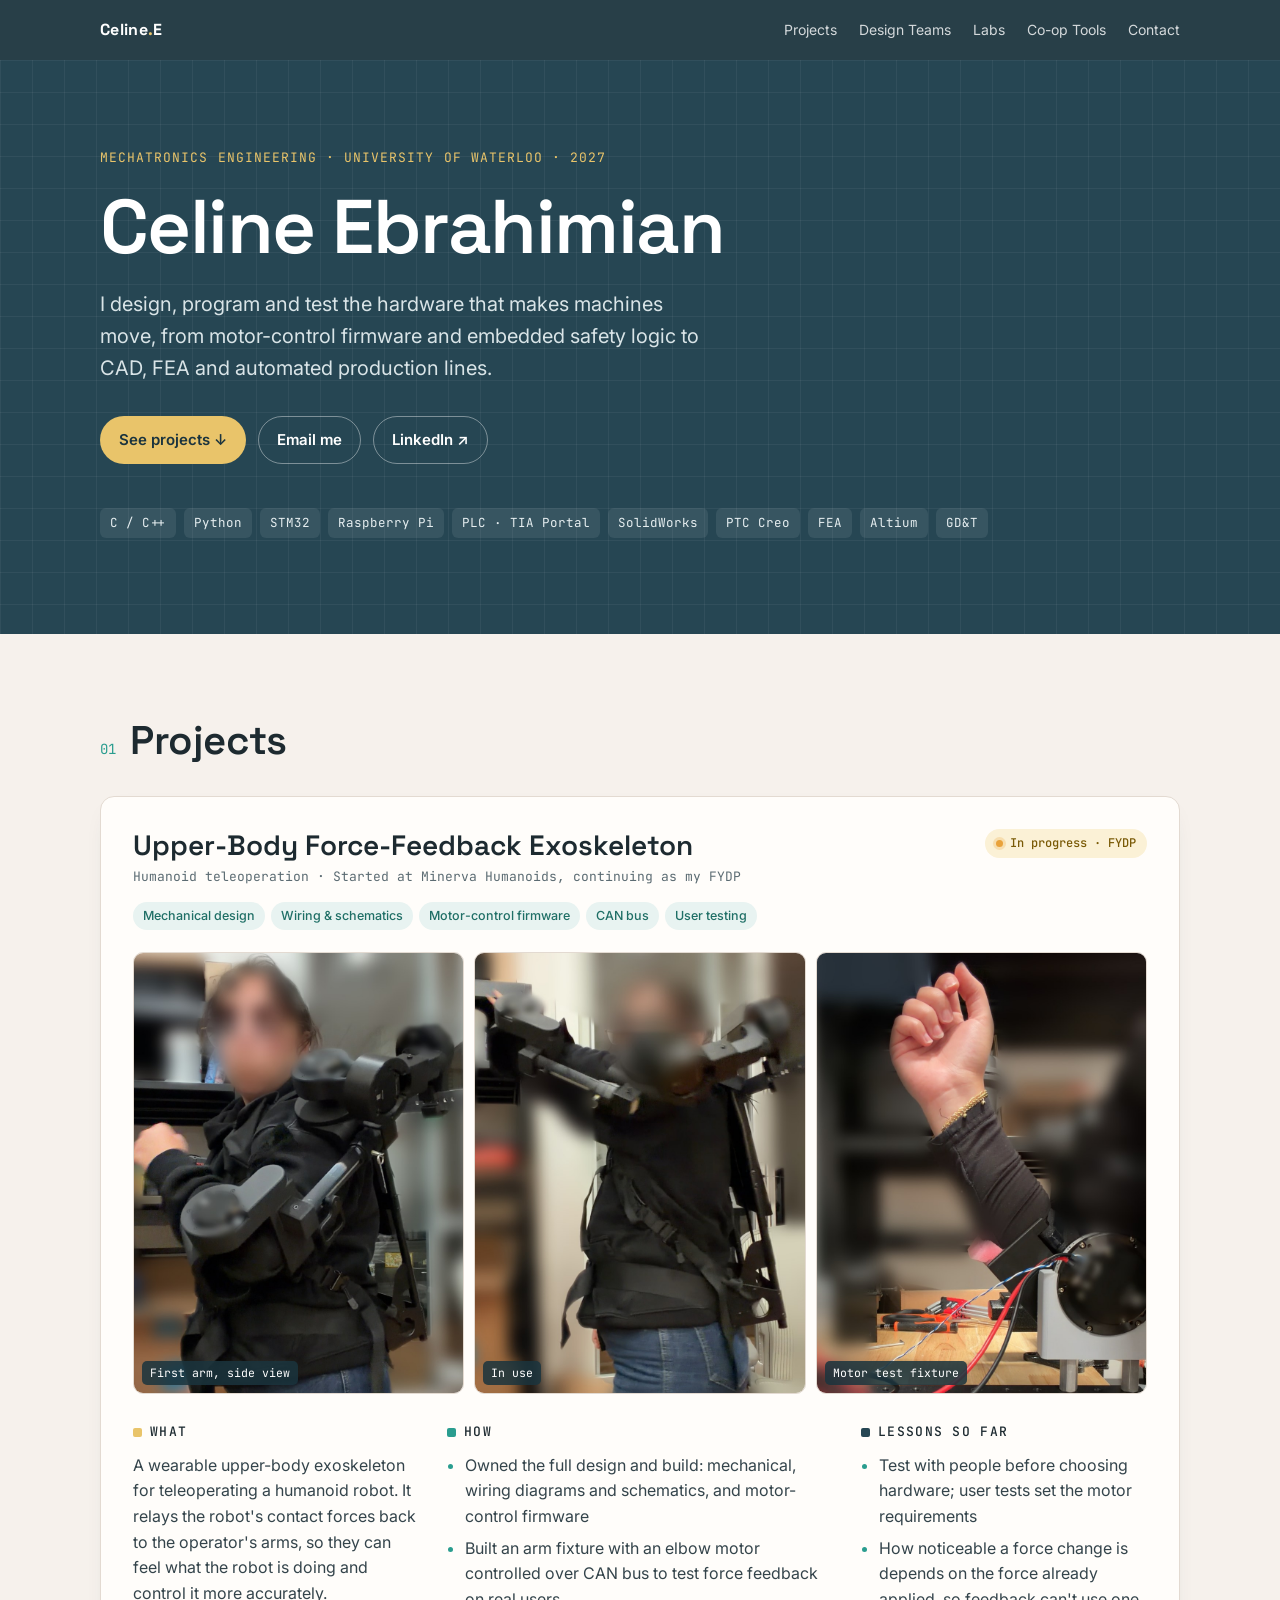
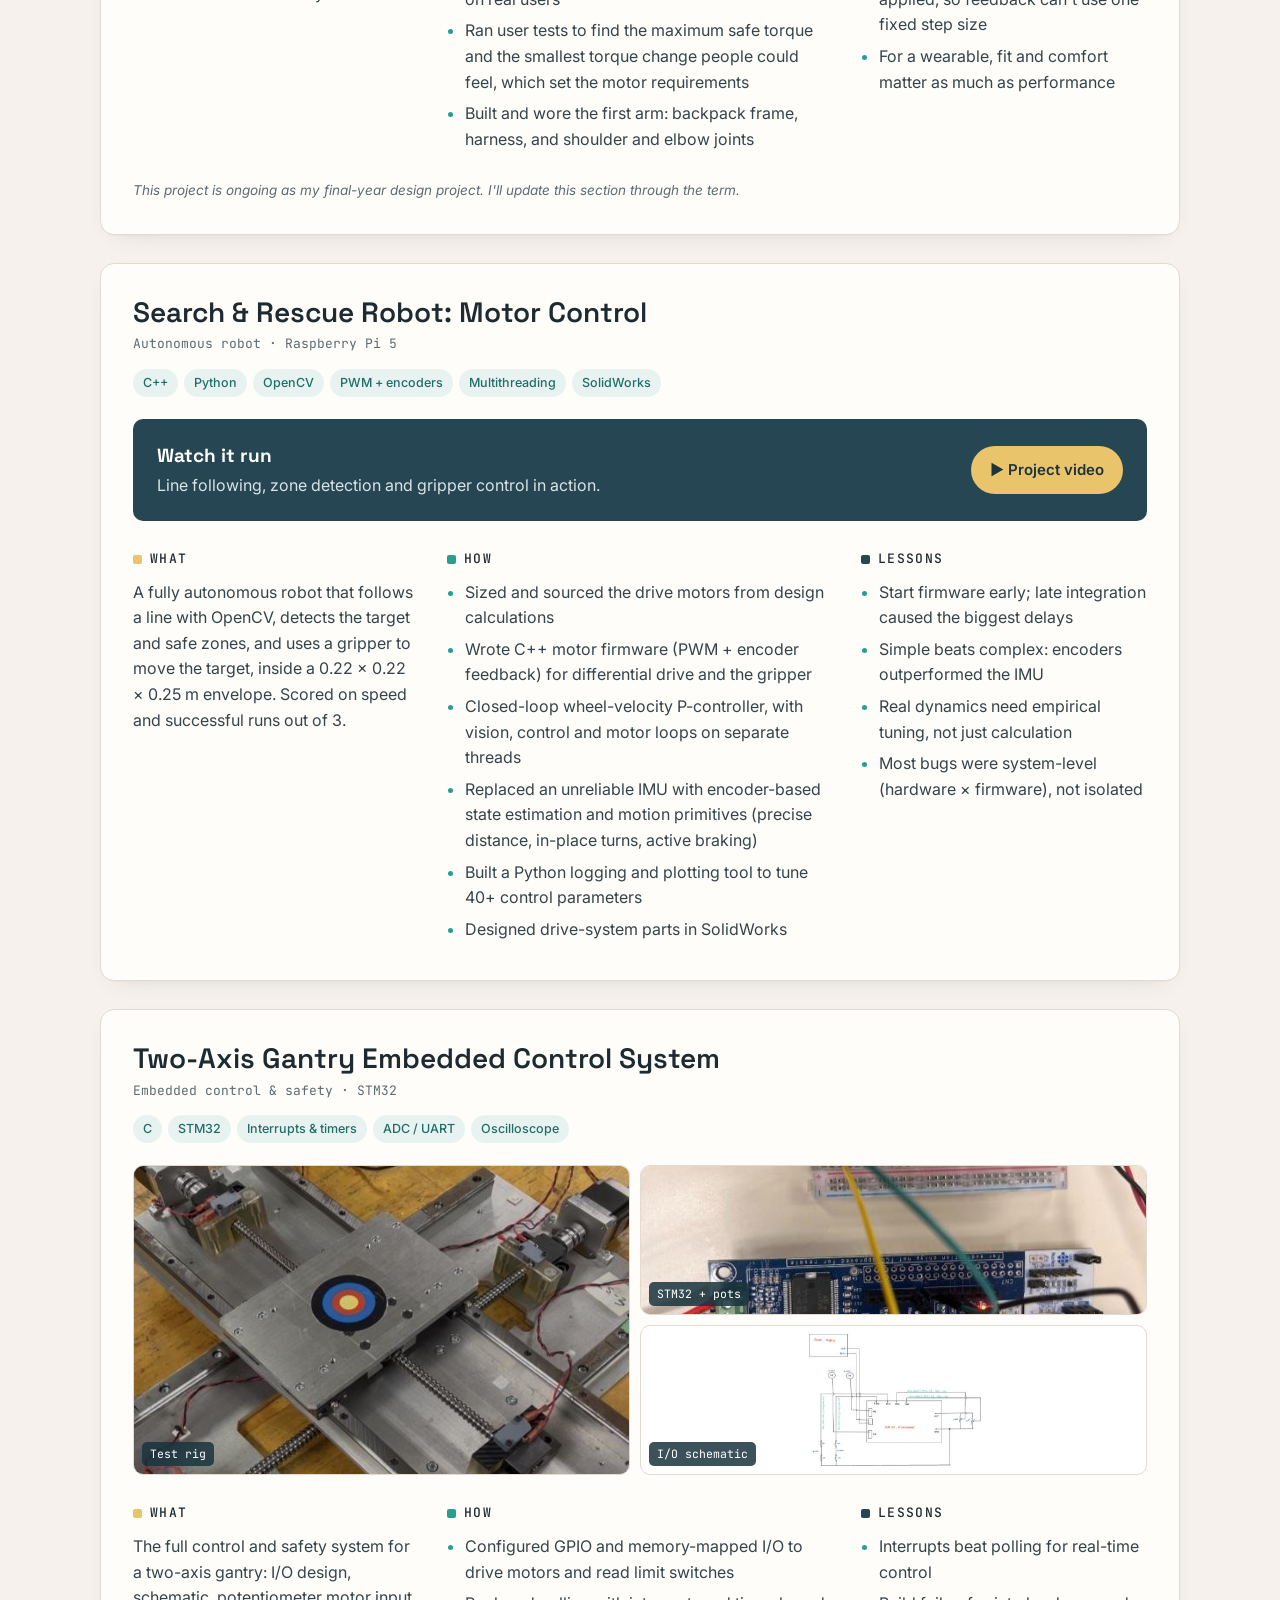
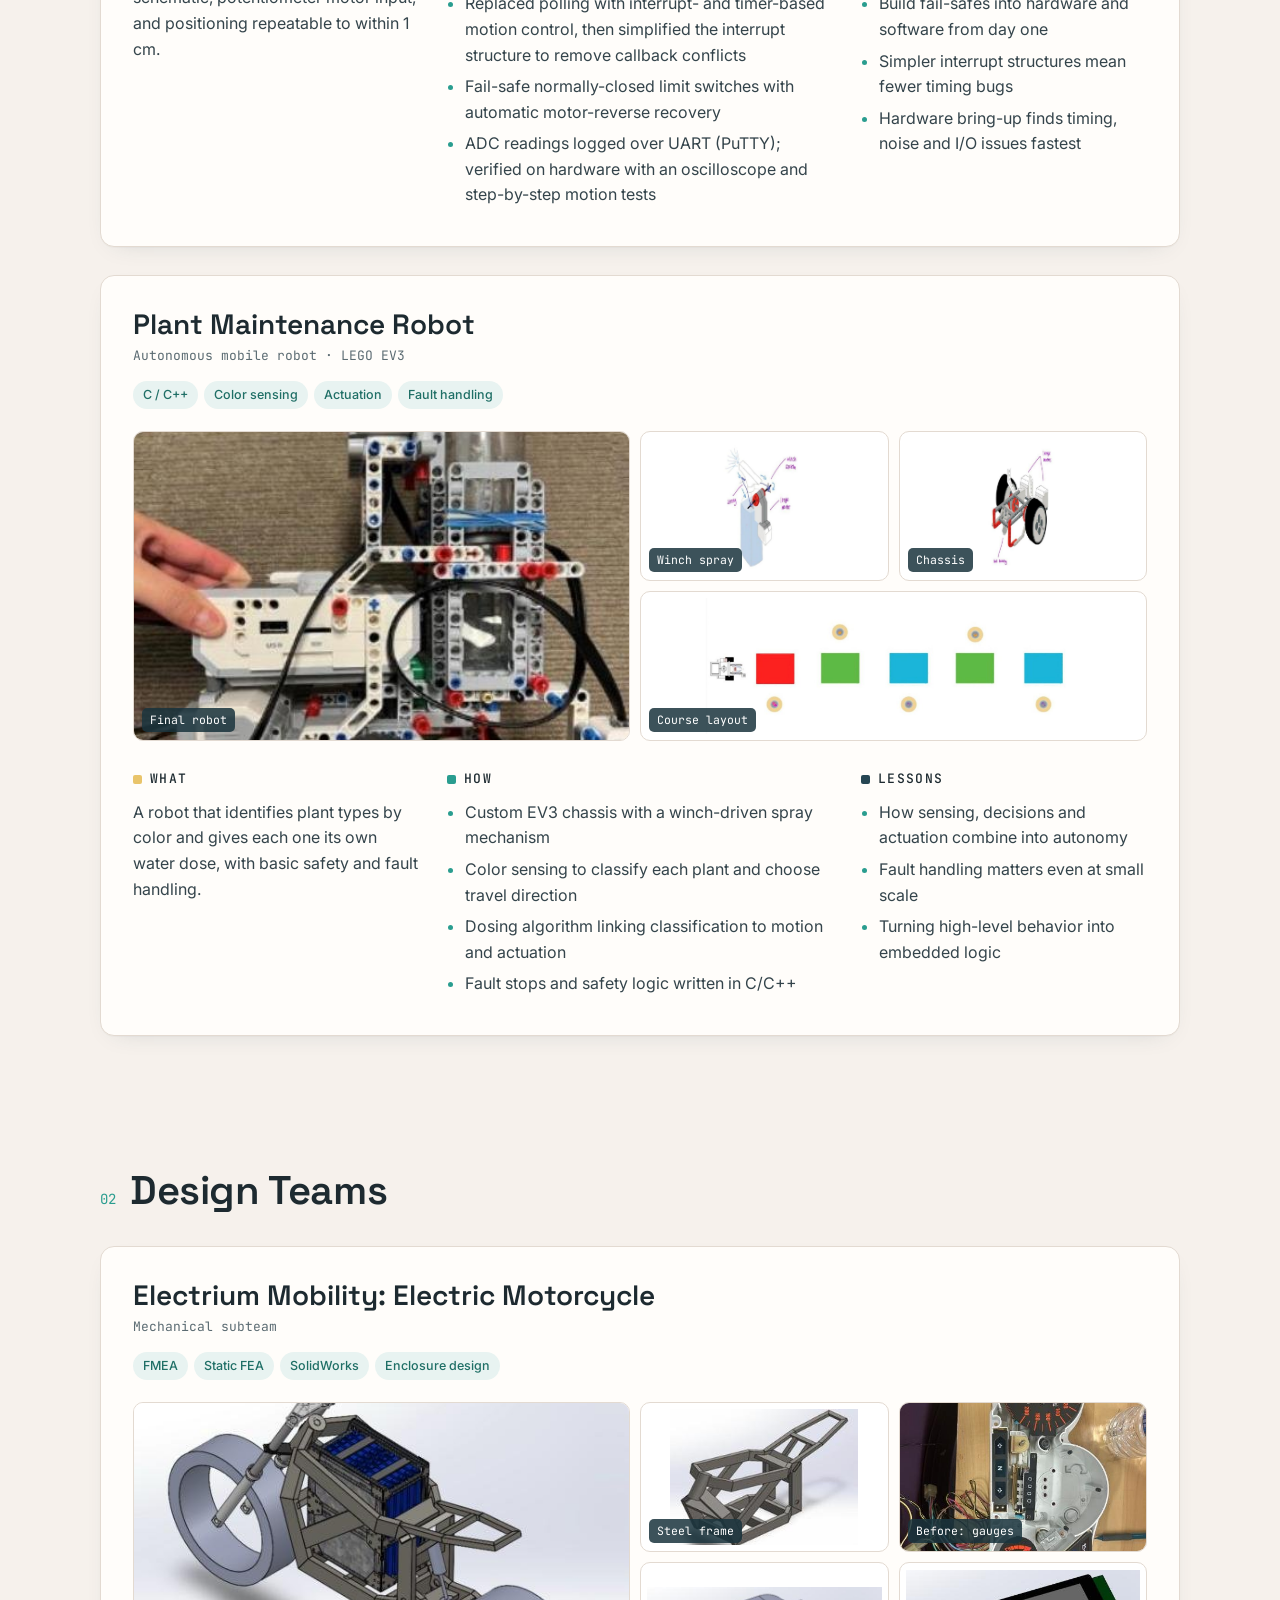
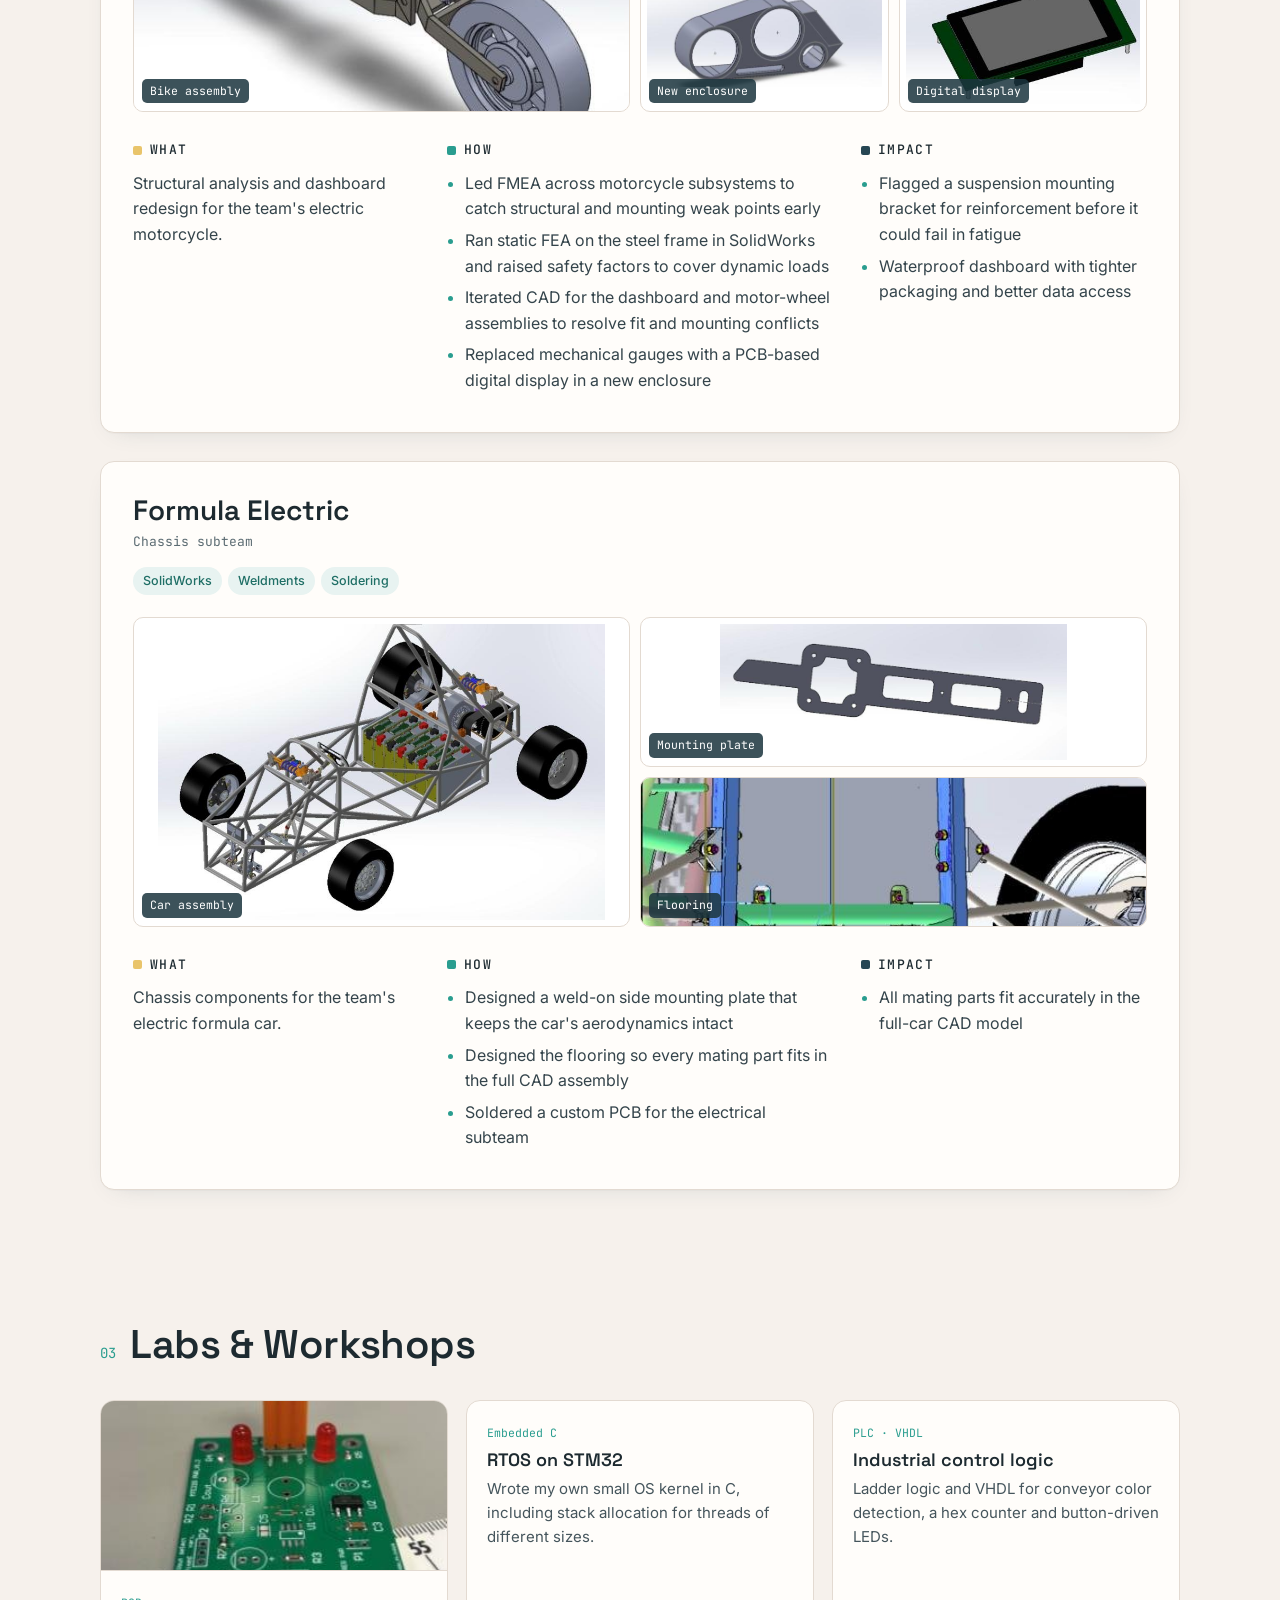
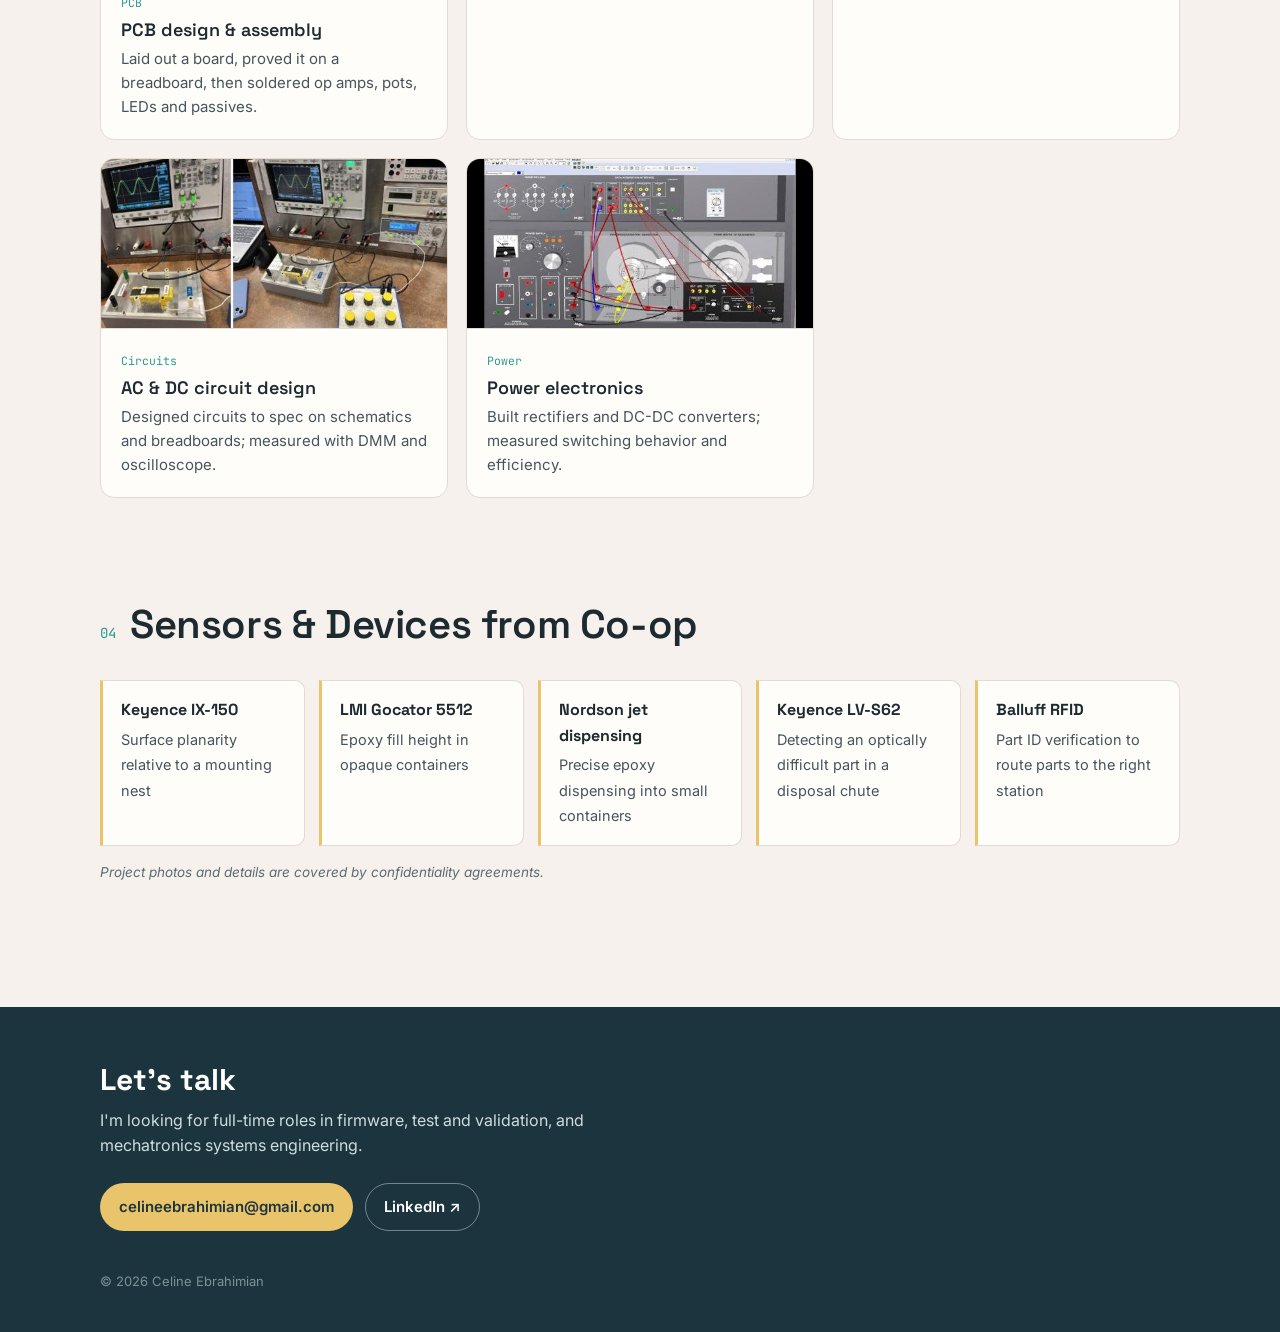
==== index.html @ bee32d60 "Add files via upload" ====
<!doctype html>
<html lang="en">
<head>
<meta charset="utf-8">
<meta name="viewport" content="width=device-width, initial-scale=1">
<title>Celine Ebrahimian — Engineering Portfolio</title>
<meta name="description" content="Engineering portfolio of Celine Ebrahimian, Mechatronics Engineering at the University of Waterloo. Firmware, controls, embedded systems and mechanical design projects.">
<link rel="preconnect" href="https://fonts.googleapis.com">
<link rel="preconnect" href="https://fonts.gstatic.com" crossorigin>
<link href="https://fonts.googleapis.com/css2?family=Space+Grotesk:wght@400;500;600;700&family=Inter:wght@400;500;600&family=JetBrains+Mono:wght@400;500&display=swap" rel="stylesheet">
<style>
  :root{
    --navy:#264653; --navy-deep:#1b343e; --teal:#2a9d8f; --mustard:#e9c46a;
    --cream:#f6f1ec; --paper:#fffdfa; --ink:#1d2a30; --muted:#5b6b72; --line:#e3dad1;
    --radius:14px; --max:1120px;
  }
  *{box-sizing:border-box}
  html{scroll-behavior:smooth}
  body{margin:0;background:var(--cream);color:var(--ink);font:16px/1.6 Inter,system-ui,sans-serif;-webkit-font-smoothing:antialiased}
  img{max-width:100%;display:block}
  a{color:inherit}
  h1,h2,h3{font-family:"Space Grotesk",sans-serif;line-height:1.15;margin:0}
  .wrap{max-width:var(--max);margin:0 auto;padding:0 20px}
  .mono{font-family:"JetBrains Mono",monospace}

  /* nav */
  nav{position:sticky;top:0;z-index:20;background:rgba(27,52,62,.94);backdrop-filter:blur(8px);color:#fff}
  nav .wrap{display:flex;align-items:center;justify-content:space-between;height:60px;gap:16px}
  .mark{font-family:"Space Grotesk";font-weight:700;text-decoration:none;letter-spacing:.02em}
  .mark span{color:var(--mustard)}
  nav ul{display:flex;gap:22px;list-style:none;margin:0;padding:0;font-size:14px}
  nav ul a{text-decoration:none;opacity:.8}
  nav ul a:hover{opacity:1;color:var(--mustard)}
  @media (max-width:720px){nav ul{display:none}}

  /* hero */
  header.hero{background:var(--navy);color:#fff;padding:88px 0 96px;position:relative;overflow:hidden}
  header.hero::after{content:"";position:absolute;inset:0;background-image:linear-gradient(rgba(255,255,255,.05) 1px,transparent 1px),linear-gradient(90deg,rgba(255,255,255,.05) 1px,transparent 1px);background-size:32px 32px;pointer-events:none}
  .hero .wrap{position:relative;z-index:1}
  .eyebrow{font-family:"JetBrains Mono";font-size:13px;color:var(--mustard);letter-spacing:.08em;text-transform:uppercase}
  .hero h1{font-size:clamp(40px,7vw,76px);font-weight:600;margin:14px 0 18px;letter-spacing:-.02em}
  .hero p.lede{max-width:620px;font-size:clamp(17px,2vw,20px);color:#d9e4e7;margin:0 0 32px}
  .btns{display:flex;flex-wrap:wrap;gap:12px}
  .btn{display:inline-flex;align-items:center;gap:8px;padding:11px 18px;border-radius:999px;font-weight:600;font-size:15px;text-decoration:none;border:1.5px solid transparent;transition:transform .15s}
  .btn:hover{transform:translateY(-1px)}
  .btn.primary{background:var(--mustard);color:var(--navy-deep)}
  .btn.ghost{border-color:rgba(255,255,255,.4);color:#fff}
  .btn.dark{background:var(--navy);color:#fff}
  .skills{display:flex;flex-wrap:wrap;gap:8px;margin-top:44px}
  .skills span{font-family:"JetBrains Mono";font-size:12.5px;padding:5px 10px;border-radius:6px;background:rgba(255,255,255,.08);color:#e6eef0}

  /* sections */
  section{padding:84px 0 20px}
  .sec-head{display:flex;align-items:baseline;gap:14px;margin-bottom:32px}
  .sec-head .num{font-family:"JetBrains Mono";color:var(--teal);font-size:14px}
  .sec-head h2{font-size:clamp(28px,4vw,40px);font-weight:600;letter-spacing:-.01em}
  .sec-sub{color:var(--muted);margin:-18px 0 32px;max-width:640px}

  /* project card */
  .project{background:var(--paper);border:1px solid var(--line);border-radius:var(--radius);padding:32px;margin-bottom:28px;box-shadow:0 1px 0 rgba(0,0,0,.02),0 8px 24px -16px rgba(38,70,83,.25)}
  .p-top{display:flex;flex-wrap:wrap;justify-content:space-between;gap:12px 24px;align-items:flex-start;margin-bottom:22px}
  .project h3{font-size:clamp(22px,3vw,28px);font-weight:600}
  .p-meta{font-family:"JetBrains Mono";font-size:13px;color:var(--muted);margin-top:6px}
  .tags{display:flex;flex-wrap:wrap;gap:6px;margin-top:14px}
  .tags span{font-size:12.5px;font-weight:500;padding:4px 10px;border-radius:999px;background:#e8f3f1;color:#1f6f66}

  .gallery{display:grid;grid-template-columns:2fr 1fr 1fr;grid-auto-rows:150px;gap:10px;margin-bottom:28px}
  .gallery figure{margin:0;border-radius:10px;overflow:hidden;background:#fff;border:1px solid var(--line);cursor:zoom-in;position:relative}
  .gallery figure:first-child{grid-row:span 2}
  .gallery img{width:100%;height:100%;object-fit:cover;transition:transform .3s}
  .gallery figure.contain img{object-fit:contain;padding:6px}
  .gallery figure:hover img{transform:scale(1.03)}
  .gallery figcaption{position:absolute;left:8px;bottom:8px;font-size:11.5px;font-family:"JetBrains Mono";background:rgba(27,52,62,.85);color:#fff;padding:3px 8px;border-radius:5px}
  @media (max-width:720px){.gallery{grid-template-columns:1fr 1fr;grid-auto-rows:130px}.gallery figure:first-child{grid-column:span 2;grid-row:span 2}}
  /* portrait gallery (three tall photos side by side) */
  .gallery.portrait{grid-template-columns:repeat(3,1fr);grid-auto-rows:auto}
  .gallery.portrait figure{aspect-ratio:3/4}
  .gallery.portrait figure:first-child{grid-row:auto}
  @media (max-width:720px){.gallery.portrait{grid-template-columns:1fr 1fr}.gallery.portrait figure:first-child{grid-column:span 2;grid-row:auto}}
  .status{display:inline-flex;align-items:center;gap:7px;font-family:"JetBrains Mono";font-size:12px;font-weight:500;padding:5px 11px;border-radius:999px;background:#fbf1d6;color:#7a5a07;white-space:nowrap}
  .status::before{content:"";width:7px;height:7px;border-radius:50%;background:#e9a23b;box-shadow:0 0 0 3px rgba(233,162,59,.25)}
  .update-note{font-size:13.5px;color:var(--muted);font-style:italic;margin:22px 0 0}

  .whw{display:grid;grid-template-columns:1fr 1.35fr 1fr;gap:28px}
  @media (max-width:900px){.whw{grid-template-columns:1fr}}
  .whw h4{font-family:"JetBrains Mono";font-size:13px;font-weight:500;letter-spacing:.1em;text-transform:uppercase;margin:0 0 10px;display:flex;align-items:center;gap:8px}
  .whw h4::before{content:"";width:9px;height:9px;border-radius:2px;background:var(--c,var(--teal))}
  .whw .what{--c:var(--mustard)} .whw .how{--c:var(--teal)} .whw .why{--c:var(--navy)}
  .whw p{margin:0;color:#34444b}
  .whw ul{margin:0;padding-left:18px;color:#34444b}
  .whw li{margin-bottom:6px}
  .whw li::marker{color:var(--teal)}

  .video-cta{display:flex;flex-wrap:wrap;align-items:center;justify-content:space-between;gap:16px;background:var(--navy);color:#fff;border-radius:10px;padding:22px 24px;margin-bottom:28px}
  .video-cta p{margin:0;color:#d9e4e7;max-width:520px}
  .video-cta strong{font-family:"Space Grotesk";font-size:19px;color:#fff;display:block;margin-bottom:2px}

  /* labs */
  .grid-cards{display:grid;grid-template-columns:repeat(auto-fill,minmax(280px,1fr));gap:18px}
  .card{background:var(--paper);border:1px solid var(--line);border-radius:var(--radius);overflow:hidden;display:flex;flex-direction:column}
  .card img{height:170px;width:100%;object-fit:cover;cursor:zoom-in;border-bottom:1px solid var(--line)}
  .card .body{padding:18px 20px 20px}
  .card h3{font-size:18px;font-weight:600;margin-bottom:6px}
  .card p{margin:0;color:#45555c;font-size:15px}
  .card .pill{display:inline-block;font-family:"JetBrains Mono";font-size:11.5px;color:var(--teal);margin-bottom:8px}

  /* sensors */
  .sensors{display:grid;grid-template-columns:repeat(auto-fill,minmax(200px,1fr));gap:14px}
  .sensor{border-left:3px solid var(--mustard);background:var(--paper);border-radius:0 10px 10px 0;padding:16px 18px;border-top:1px solid var(--line);border-right:1px solid var(--line);border-bottom:1px solid var(--line)}
  .sensor b{font-family:"Space Grotesk";display:block;font-size:16px;margin-bottom:4px}
  .sensor span{font-size:14.5px;color:#45555c}
  .note{font-size:13.5px;color:var(--muted);margin-top:16px;font-style:italic}

  /* footer */
  footer{margin-top:90px;background:var(--navy-deep);color:#cfdcdf;padding:56px 0 40px}
  footer h2{color:#fff;font-size:30px;margin-bottom:10px}
  footer p{margin:0 0 24px;max-width:520px}
  footer small{display:block;margin-top:40px;opacity:.55;font-size:13px}

  /* lightbox */
  dialog{border:0;padding:0;background:transparent;max-width:92vw;max-height:90vh}
  dialog::backdrop{background:rgba(10,20,25,.85)}
  dialog img{max-width:92vw;max-height:86vh;border-radius:8px;background:#fff}
  dialog button{position:fixed;top:16px;right:20px;background:#fff;border:0;border-radius:999px;width:40px;height:40px;font-size:22px;cursor:pointer}
</style>
</head>
<body>

<nav>
  <div class="wrap">
    <a class="mark" href="#top">Celine<span>.</span>E</a>
    <ul>
      <li><a href="#projects">Projects</a></li>
      <li><a href="#teams">Design Teams</a></li>
      <li><a href="#labs">Labs</a></li>
      <li><a href="#coop">Co-op Tools</a></li>
      <li><a href="#contact">Contact</a></li>
    </ul>
  </div>
</nav>

<header class="hero" id="top">
  <div class="wrap">
    <div class="eyebrow">Mechatronics Engineering · University of Waterloo · 2027</div>
    <h1>Celine Ebrahimian</h1>
    <p class="lede">I design, program and test the hardware that makes machines move, from motor-control firmware and embedded safety logic to CAD, FEA and automated production lines.</p>
    <div class="btns">
      <a class="btn primary" href="#projects">See projects ↓</a>
      <a class="btn ghost" href="mailto:celineebrahimian@gmail.com">Email me</a>
      <a class="btn ghost" href="https://www.linkedin.com/in/celine-ebrahimian" target="_blank" rel="noopener">LinkedIn ↗</a>
    </div>
    <div class="skills">
      <span>C / C++</span><span>Python</span><span>STM32</span><span>Raspberry Pi</span><span>PLC · TIA Portal</span><span>SolidWorks</span><span>PTC Creo</span><span>FEA</span><span>Altium</span><span>GD&amp;T</span>
    </div>
  </div>
</header>

<main class="wrap">

  <!-- ============ PROJECTS ============ -->
  <section id="projects">
    <div class="sec-head"><span class="num">01</span><h2>Projects</h2></div>

    <!-- Exoskeleton (in progress, FYDP) -->
    <article class="project" id="exoskeleton">
      <div class="p-top">
        <div>
          <h3>Upper-Body Force-Feedback Exoskeleton</h3>
          <div class="p-meta">Humanoid teleoperation · Started at Minerva Humanoids, continuing as my FYDP</div>
          <div class="tags"><span>Mechanical design</span><span>Wiring &amp; schematics</span><span>Motor-control firmware</span><span>CAN bus</span><span>User testing</span></div>
        </div>
        <span class="status">In progress · FYDP</span>
      </div>
      <div class="gallery portrait">
        <figure><img src="images/exo-side.jpg" alt="Wearing the single-arm exoskeleton prototype, side view showing shoulder and elbow joints and the backpack frame" loading="lazy"><figcaption>First arm, side view</figcaption></figure>
        <figure><img src="images/exo-raised.jpg" alt="Wearing the exoskeleton with arms raised forward" loading="lazy"><figcaption>In use</figcaption></figure>
        <figure><img src="images/exo-fixture.jpg" alt="Arm resting in the elbow-motor test fixture used for user testing" loading="lazy"><figcaption>Motor test fixture</figcaption></figure>
      </div>
      <div class="whw">
        <div class="what">
          <h4>What</h4>
          <p>A wearable upper-body exoskeleton for teleoperating a humanoid robot. It relays the robot's contact forces back to the operator's arms, so they can feel what the robot is doing and control it more accurately.</p>
        </div>
        <div class="how">
          <h4>How</h4>
          <ul>
            <li>Owned the full design and build: mechanical, wiring diagrams and schematics, and motor-control firmware</li>
            <li>Built an arm fixture with an elbow motor controlled over CAN bus to test force feedback on real users</li>
            <li>Ran user tests to find the maximum safe torque and the smallest torque change people could feel, which set the motor requirements</li>
            <li>Built and wore the first arm: backpack frame, harness, and shoulder and elbow joints</li>
          </ul>
        </div>
        <div class="why">
          <h4>Lessons so far</h4>
          <ul>
            <li>Test with people before choosing hardware; user tests set the motor requirements</li>
            <li>How noticeable a force change is depends on the force already applied, so feedback can't use one fixed step size</li>
            <li>For a wearable, fit and comfort matter as much as performance</li>
          </ul>
        </div>
      </div>
      <p class="update-note">This project is ongoing as my final-year design project. I'll update this section through the term.</p>
    </article>

    <!-- Search & Rescue Robot -->
    <article class="project">
      <div class="p-top">
        <div>
          <h3>Search &amp; Rescue Robot: Motor Control</h3>
          <div class="p-meta">Autonomous robot · Raspberry Pi 5</div>
          <div class="tags"><span>C++</span><span>Python</span><span>OpenCV</span><span>PWM + encoders</span><span>Multithreading</span><span>SolidWorks</span></div>
        </div>
      </div>

      <!-- To add photos, copy a .gallery block from another project below and point it at your images. -->
      <div class="video-cta">
        <div><strong>Watch it run</strong><p>Line following, zone detection and gripper control in action.</p></div>
        <a class="btn primary" href="PASTE_YOUTUBE_LINK_HERE" target="_blank" rel="noopener">▶ Project video</a>
      </div>

      <div class="whw">
        <div class="what">
          <h4>What</h4>
          <p>A fully autonomous robot that follows a line with OpenCV, detects the target and safe zones, and uses a gripper to move the target, inside a 0.22 × 0.22 × 0.25 m envelope. Scored on speed and successful runs out of 3.</p>
        </div>
        <div class="how">
          <h4>How</h4>
          <ul>
            <li>Sized and sourced the drive motors from design calculations</li>
            <li>Wrote C++ motor firmware (PWM + encoder feedback) for differential drive and the gripper</li>
            <li>Closed-loop wheel-velocity P-controller, with vision, control and motor loops on separate threads</li>
            <li>Replaced an unreliable IMU with encoder-based state estimation and motion primitives (precise distance, in-place turns, active braking)</li>
            <li>Built a Python logging and plotting tool to tune 40+ control parameters</li>
            <li>Designed drive-system parts in SolidWorks</li>
          </ul>
        </div>
        <div class="why">
          <h4>Lessons</h4>
          <ul>
            <li>Start firmware early; late integration caused the biggest delays</li>
            <li>Simple beats complex: encoders outperformed the IMU</li>
            <li>Real dynamics need empirical tuning, not just calculation</li>
            <li>Most bugs were system-level (hardware × firmware), not isolated</li>
          </ul>
        </div>
      </div>
    </article>

    <!-- Gantry -->
    <article class="project">
      <div class="p-top">
        <div>
          <h3>Two-Axis Gantry Embedded Control System</h3>
          <div class="p-meta">Embedded control &amp; safety · STM32</div>
          <div class="tags"><span>C</span><span>STM32</span><span>Interrupts &amp; timers</span><span>ADC / UART</span><span>Oscilloscope</span></div>
        </div>
      </div>
      <div class="gallery">
        <figure><img src="images/gantry-rig.jpg" alt="Two-axis gantry test rig with target plate" loading="lazy"><figcaption>Test rig</figcaption></figure>
        <figure style="grid-column:span 2"><img src="images/gantry-board.jpg" alt="STM32 board wired to breadboard with potentiometer" loading="lazy"><figcaption>STM32 + pots</figcaption></figure>
        <figure class="contain" style="grid-column:span 2"><img src="images/gantry-schematic.jpg" alt="Hand-drawn I/O schematic for the STM32 controller" loading="lazy"><figcaption>I/O schematic</figcaption></figure>
      </div>
      <div class="whw">
        <div class="what">
          <h4>What</h4>
          <p>The full control and safety system for a two-axis gantry: I/O design, schematic, potentiometer motor input, and positioning repeatable to within 1 cm.</p>
        </div>
        <div class="how">
          <h4>How</h4>
          <ul>
            <li>Configured GPIO and memory-mapped I/O to drive motors and read limit switches</li>
            <li>Replaced polling with interrupt- and timer-based motion control, then simplified the interrupt structure to remove callback conflicts</li>
            <li>Fail-safe normally-closed limit switches with automatic motor-reverse recovery</li>
            <li>ADC readings logged over UART (PuTTY); verified on hardware with an oscilloscope and step-by-step motion tests</li>
          </ul>
        </div>
        <div class="why">
          <h4>Lessons</h4>
          <ul>
            <li>Interrupts beat polling for real-time control</li>
            <li>Build fail-safes into hardware and software from day one</li>
            <li>Simpler interrupt structures mean fewer timing bugs</li>
            <li>Hardware bring-up finds timing, noise and I/O issues fastest</li>
          </ul>
        </div>
      </div>
    </article>

    <!-- Plant robot -->
    <article class="project">
      <div class="p-top">
        <div>
          <h3>Plant Maintenance Robot</h3>
          <div class="p-meta">Autonomous mobile robot · LEGO EV3</div>
          <div class="tags"><span>C / C++</span><span>Color sensing</span><span>Actuation</span><span>Fault handling</span></div>
        </div>
      </div>
      <div class="gallery">
        <figure><img src="images/plant-robot.jpg" alt="EV3 plant maintenance robot with water reservoir" loading="lazy"><figcaption>Final robot</figcaption></figure>
        <figure class="contain"><img src="images/plant-winch-sketch.jpg" alt="Sketch of winch-driven spray mechanism" loading="lazy"><figcaption>Winch spray</figcaption></figure>
        <figure class="contain"><img src="images/plant-chassis-sketch.jpg" alt="Sketch of custom chassis" loading="lazy"><figcaption>Chassis</figcaption></figure>
        <figure class="contain" style="grid-column:span 2"><img src="images/plant-course.jpg" alt="Course layout with colored plant markers" loading="lazy"><figcaption>Course layout</figcaption></figure>
      </div>
      <div class="whw">
        <div class="what">
          <h4>What</h4>
          <p>A robot that identifies plant types by color and gives each one its own water dose, with basic safety and fault handling.</p>
        </div>
        <div class="how">
          <h4>How</h4>
          <ul>
            <li>Custom EV3 chassis with a winch-driven spray mechanism</li>
            <li>Color sensing to classify each plant and choose travel direction</li>
            <li>Dosing algorithm linking classification to motion and actuation</li>
            <li>Fault stops and safety logic written in C/C++</li>
          </ul>
        </div>
        <div class="why">
          <h4>Lessons</h4>
          <ul>
            <li>How sensing, decisions and actuation combine into autonomy</li>
            <li>Fault handling matters even at small scale</li>
            <li>Turning high-level behavior into embedded logic</li>
          </ul>
        </div>
      </div>
    </article>
  </section>

  <!-- ============ DESIGN TEAMS ============ -->
  <section id="teams">
    <div class="sec-head"><span class="num">02</span><h2>Design Teams</h2></div>

    <article class="project">
      <div class="p-top">
        <div>
          <h3>Electrium Mobility: Electric Motorcycle</h3>
          <div class="p-meta">Mechanical subteam</div>
          <div class="tags"><span>FMEA</span><span>Static FEA</span><span>SolidWorks</span><span>Enclosure design</span></div>
        </div>
      </div>
      <div class="gallery">
        <figure><img src="images/moto-cad.jpg" alt="Electric motorcycle CAD assembly" loading="lazy"><figcaption>Bike assembly</figcaption></figure>
        <figure class="contain"><img src="images/moto-frame.jpg" alt="Steel motorcycle frame CAD" loading="lazy"><figcaption>Steel frame</figcaption></figure>
        <figure><img src="images/moto-old-dash.jpg" alt="Original mechanical gauge dashboard" loading="lazy"><figcaption>Before: gauges</figcaption></figure>
        <figure class="contain"><img src="images/moto-enclosure.jpg" alt="Redesigned dashboard enclosure CAD" loading="lazy"><figcaption>New enclosure</figcaption></figure>
        <figure class="contain"><img src="images/moto-display.jpg" alt="PCB-based digital display" loading="lazy"><figcaption>Digital display</figcaption></figure>
      </div>
      <div class="whw">
        <div class="what">
          <h4>What</h4>
          <p>Structural analysis and dashboard redesign for the team's electric motorcycle.</p>
        </div>
        <div class="how">
          <h4>How</h4>
          <ul>
            <li>Led FMEA across motorcycle subsystems to catch structural and mounting weak points early</li>
            <li>Ran static FEA on the steel frame in SolidWorks and raised safety factors to cover dynamic loads</li>
            <li>Iterated CAD for the dashboard and motor-wheel assemblies to resolve fit and mounting conflicts</li>
            <li>Replaced mechanical gauges with a PCB-based digital display in a new enclosure</li>
          </ul>
        </div>
        <div class="why">
          <h4>Impact</h4>
          <ul>
            <li>Flagged a suspension mounting bracket for reinforcement before it could fail in fatigue</li>
            <li>Waterproof dashboard with tighter packaging and better data access</li>
          </ul>
        </div>
      </div>
    </article>

    <article class="project">
      <div class="p-top">
        <div>
          <h3>Formula Electric</h3>
          <div class="p-meta">Chassis subteam</div>
          <div class="tags"><span>SolidWorks</span><span>Weldments</span><span>Soldering</span></div>
        </div>
      </div>
      <div class="gallery">
        <figure class="contain"><img src="images/fe-car.jpg" alt="Formula electric car chassis CAD" loading="lazy"><figcaption>Car assembly</figcaption></figure>
        <figure class="contain" style="grid-column:span 2"><img src="images/fe-plate.jpg" alt="Chassis mounting plate CAD" loading="lazy"><figcaption>Mounting plate</figcaption></figure>
        <figure style="grid-column:span 2"><img src="images/fe-floor.jpg" alt="Floor panel in chassis CAD" loading="lazy"><figcaption>Flooring</figcaption></figure>
      </div>
      <div class="whw">
        <div class="what">
          <h4>What</h4>
          <p>Chassis components for the team's electric formula car.</p>
        </div>
        <div class="how">
          <h4>How</h4>
          <ul>
            <li>Designed a weld-on side mounting plate that keeps the car's aerodynamics intact</li>
            <li>Designed the flooring so every mating part fits in the full CAD assembly</li>
            <li>Soldered a custom PCB for the electrical subteam</li>
          </ul>
        </div>
        <div class="why">
          <h4>Impact</h4>
          <ul>
            <li>All mating parts fit accurately in the full-car CAD model</li>
          </ul>
        </div>
      </div>
    </article>
  </section>

  <!-- ============ LABS ============ -->
  <section id="labs">
    <div class="sec-head"><span class="num">03</span><h2>Labs &amp; Workshops</h2></div>
    <div class="grid-cards">
      <div class="card">
        <img src="images/lab-pcb.jpg" alt="Hand-soldered PCB with LEDs and op amps" loading="lazy">
        <div class="body"><span class="pill">PCB</span><h3>PCB design &amp; assembly</h3><p>Laid out a board, proved it on a breadboard, then soldered op amps, pots, LEDs and passives.</p></div>
      </div>
      <div class="card">
        <div class="body"><span class="pill">Embedded C</span><h3>RTOS on STM32</h3><p>Wrote my own small OS kernel in C, including stack allocation for threads of different sizes.</p></div>
      </div>
      <div class="card">
        <div class="body"><span class="pill">PLC · VHDL</span><h3>Industrial control logic</h3><p>Ladder logic and VHDL for conveyor color detection, a hex counter and button-driven LEDs.</p></div>
      </div>
      <div class="card">
        <img src="images/lab-scope.jpg" alt="Oscilloscope and circuit trainer on lab bench" loading="lazy">
        <div class="body"><span class="pill">Circuits</span><h3>AC &amp; DC circuit design</h3><p>Designed circuits to spec on schematics and breadboards; measured with DMM and oscilloscope.</p></div>
      </div>
      <div class="card">
        <img src="images/lab-power.jpg" alt="Power electronics lab setup" loading="lazy">
        <div class="body"><span class="pill">Power</span><h3>Power electronics</h3><p>Built rectifiers and DC-DC converters; measured switching behavior and efficiency.</p></div>
      </div>
    </div>
  </section>

  <!-- ============ CO-OP ============ -->
  <section id="coop">
    <div class="sec-head"><span class="num">04</span><h2>Sensors &amp; Devices from Co-op</h2></div>
    <div class="sensors">
      <div class="sensor"><b>Keyence IX-150</b><span>Surface planarity relative to a mounting nest</span></div>
      <div class="sensor"><b>LMI Gocator 5512</b><span>Epoxy fill height in opaque containers</span></div>
      <div class="sensor"><b>Nordson jet dispensing</b><span>Precise epoxy dispensing into small containers</span></div>
      <div class="sensor"><b>Keyence LV-S62</b><span>Detecting an optically difficult part in a disposal chute</span></div>
      <div class="sensor"><b>Balluff RFID</b><span>Part ID verification to route parts to the right station</span></div>
    </div>
    <p class="note">Project photos and details are covered by confidentiality agreements.</p>
  </section>
</main>

<footer id="contact">
  <div class="wrap">
    <h2>Let's talk</h2>
    <p>I'm looking for full-time roles in firmware, test and validation, and mechatronics systems engineering.</p>
    <div class="btns">
      <a class="btn primary" href="mailto:celineebrahimian@gmail.com">celineebrahimian@gmail.com</a>
      <a class="btn ghost" href="https://www.linkedin.com/in/celine-ebrahimian" target="_blank" rel="noopener">LinkedIn ↗</a>
    </div>
    <small>© 2026 Celine Ebrahimian</small>
  </div>
</footer>

<dialog id="lb"><button aria-label="Close" onclick="this.parentElement.close()">×</button><img alt=""></dialog>
<script>
  const lb=document.getElementById('lb'), lbImg=lb.querySelector('img');
  document.querySelectorAll('.gallery img, .card img').forEach(img=>{
    img.addEventListener('click',()=>{lbImg.src=img.src;lbImg.alt=img.alt;lb.showModal();});
  });
  lb.addEventListener('click',e=>{if(e.target===lb)lb.close();});
</script>
</body>
</html>
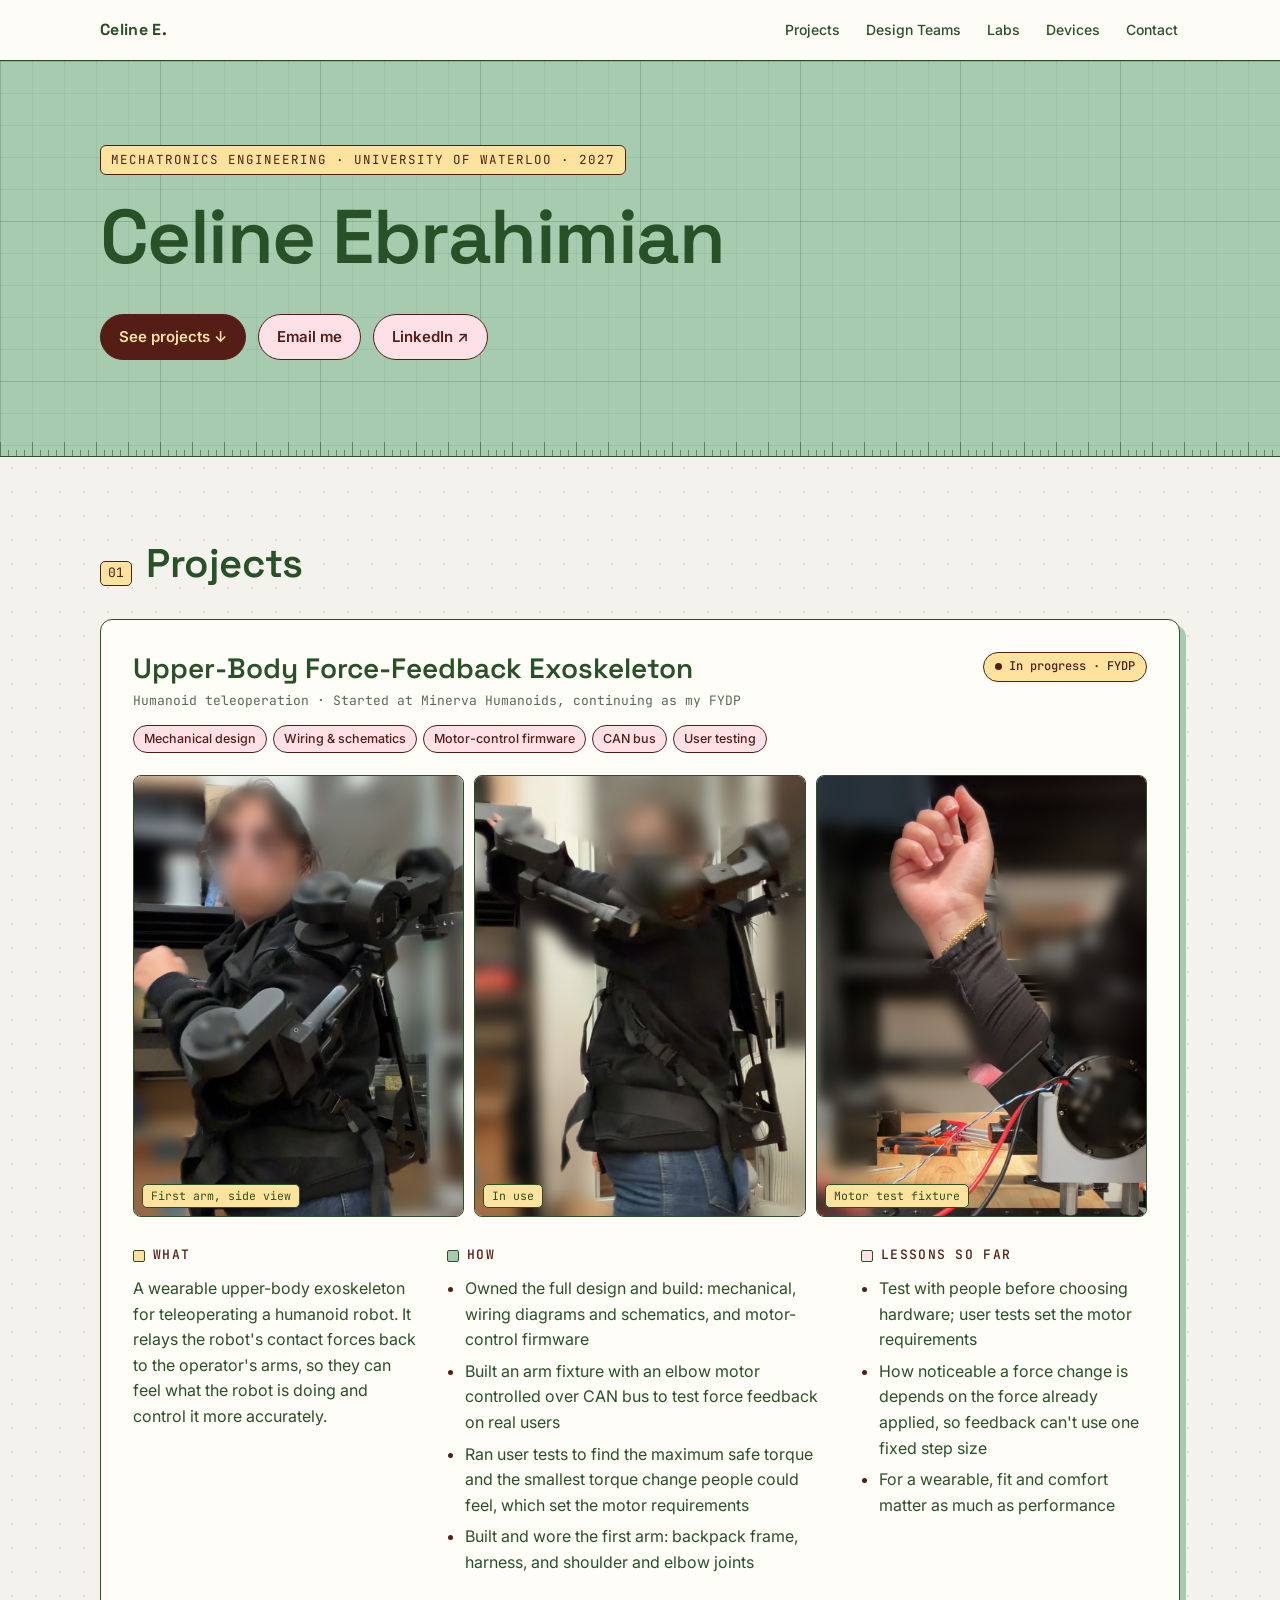
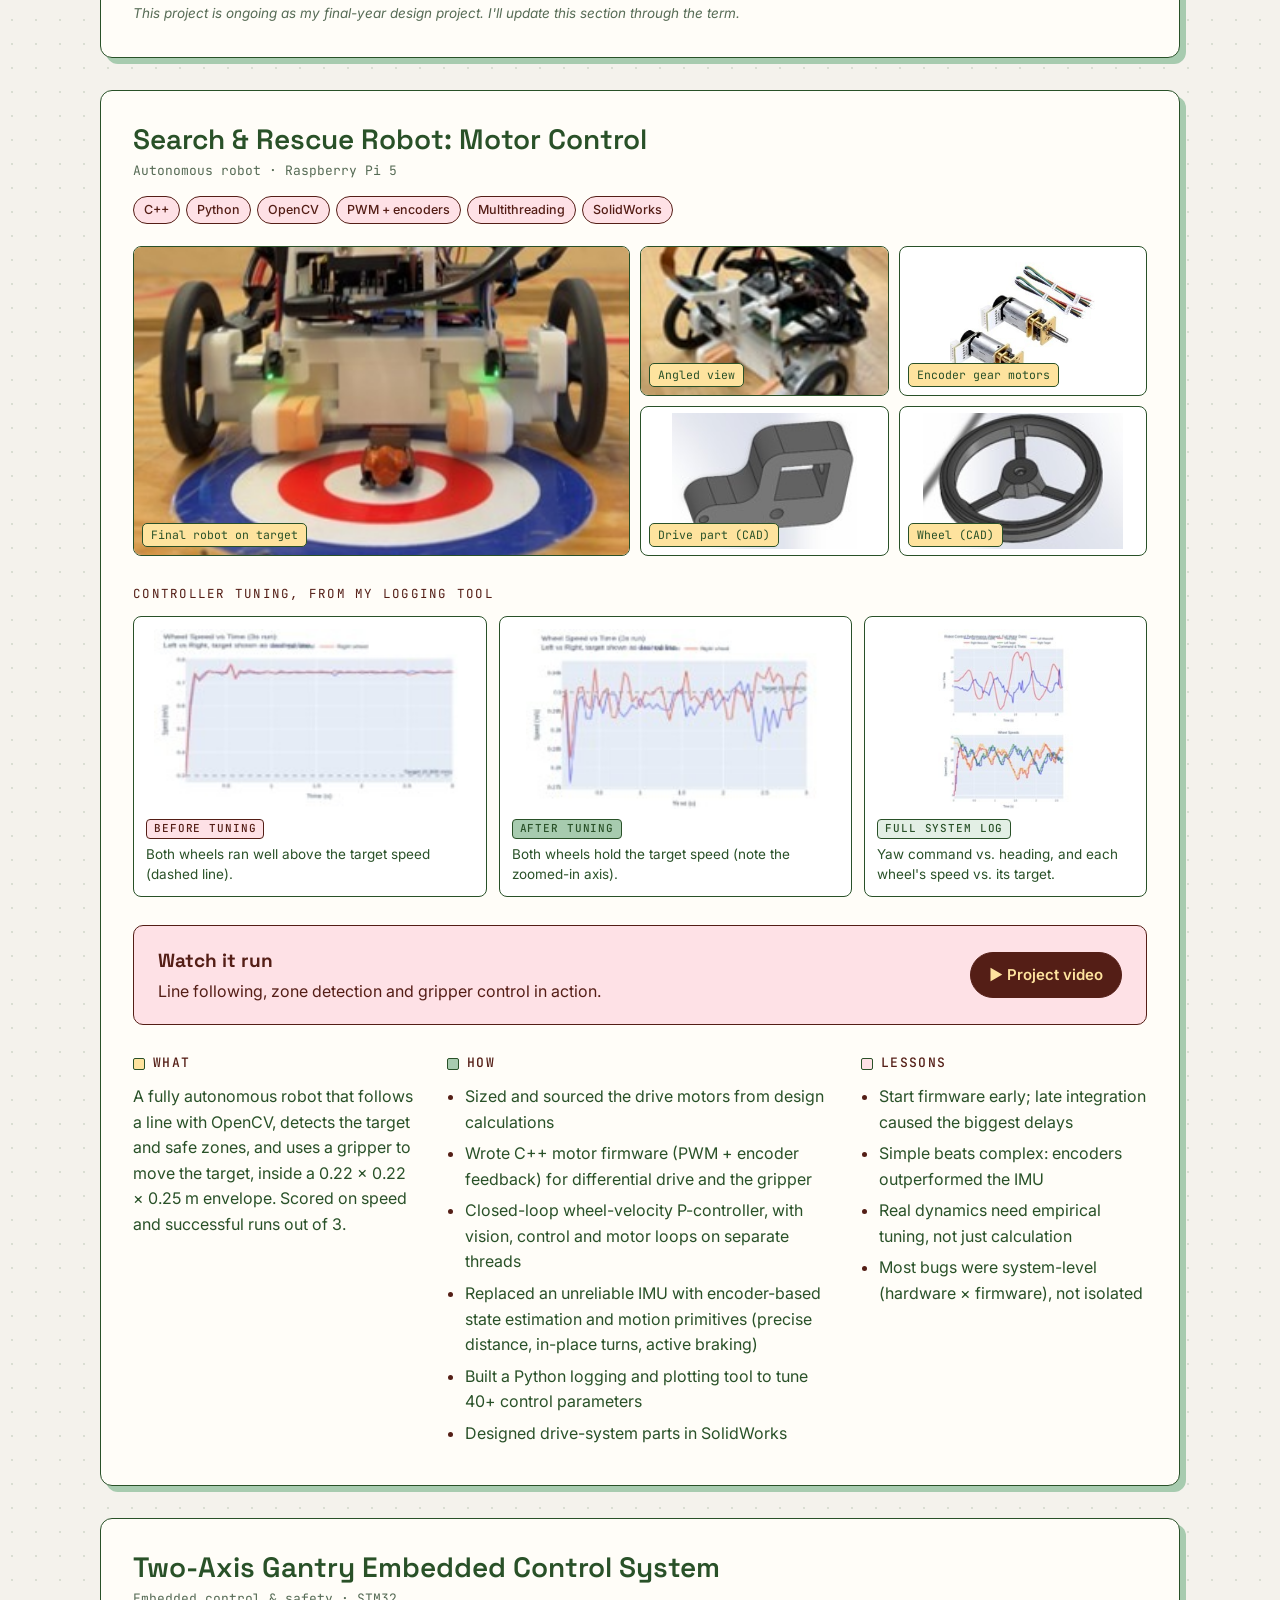
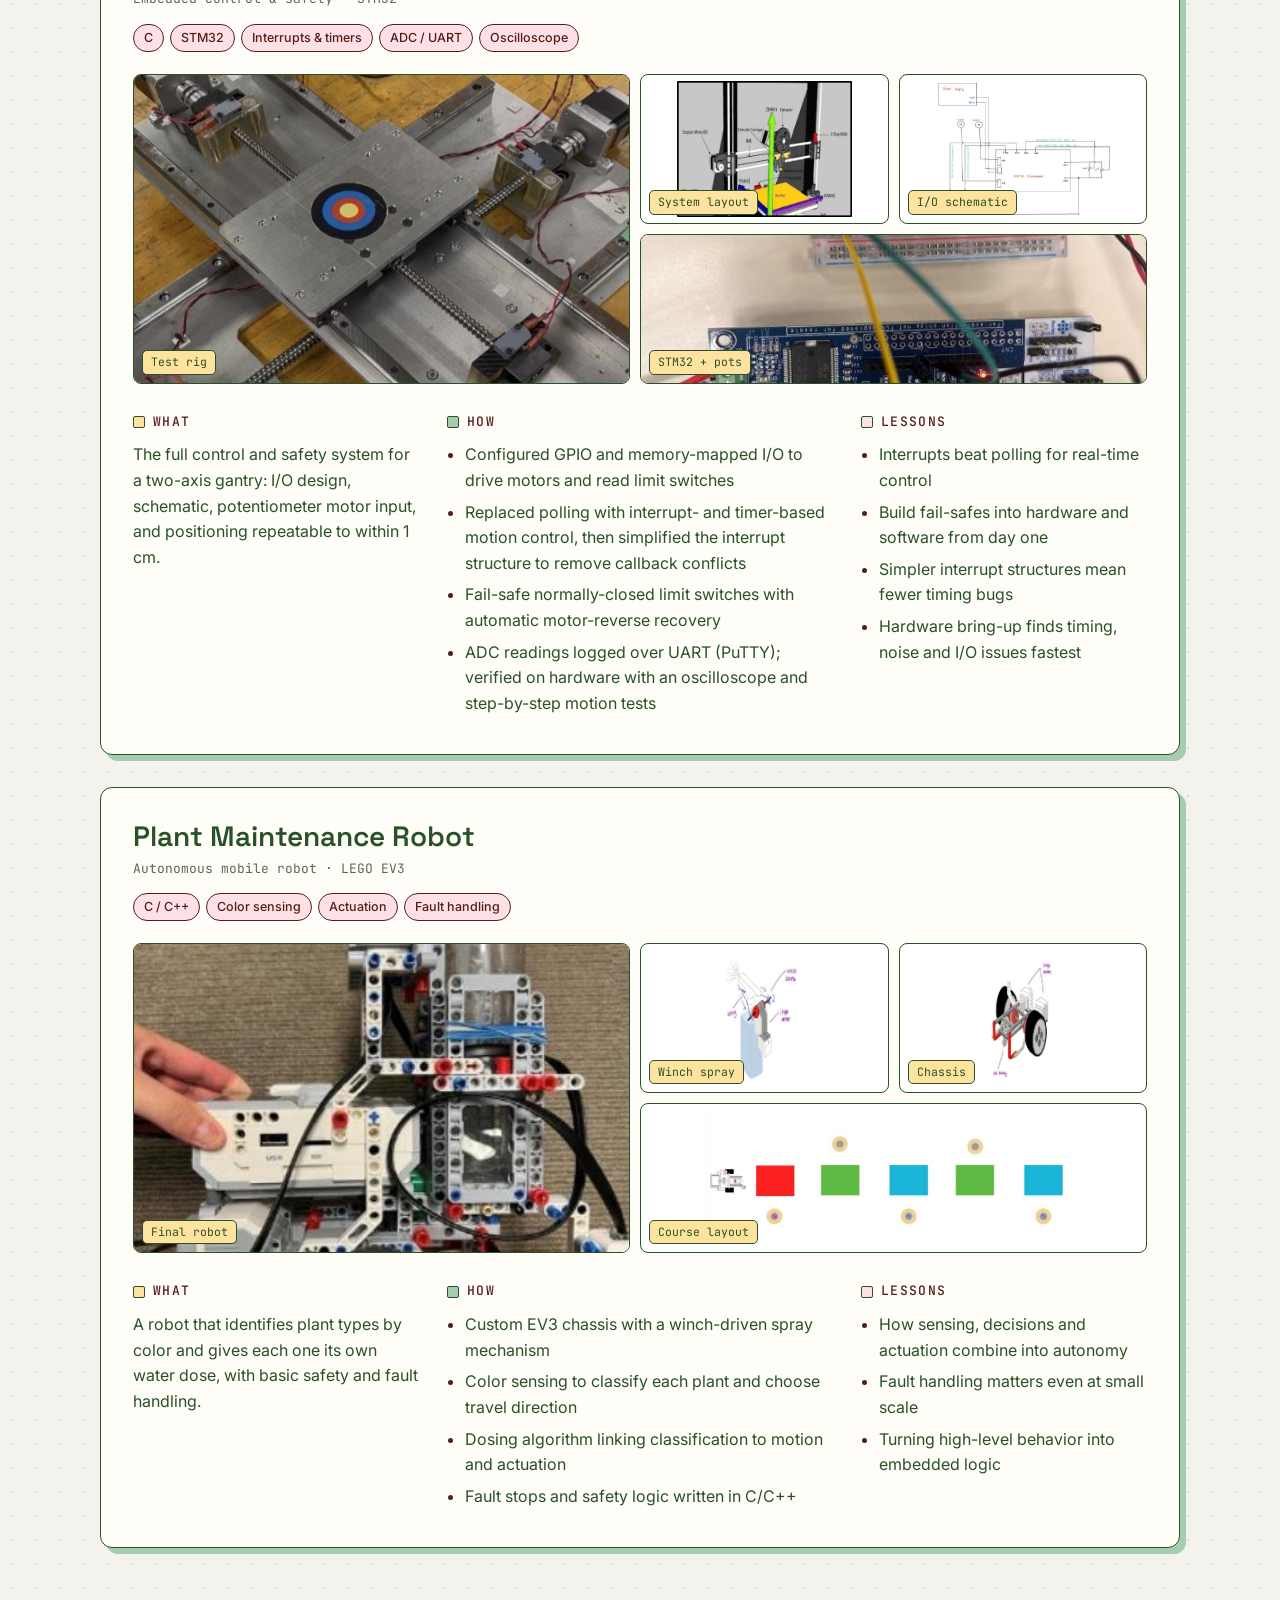
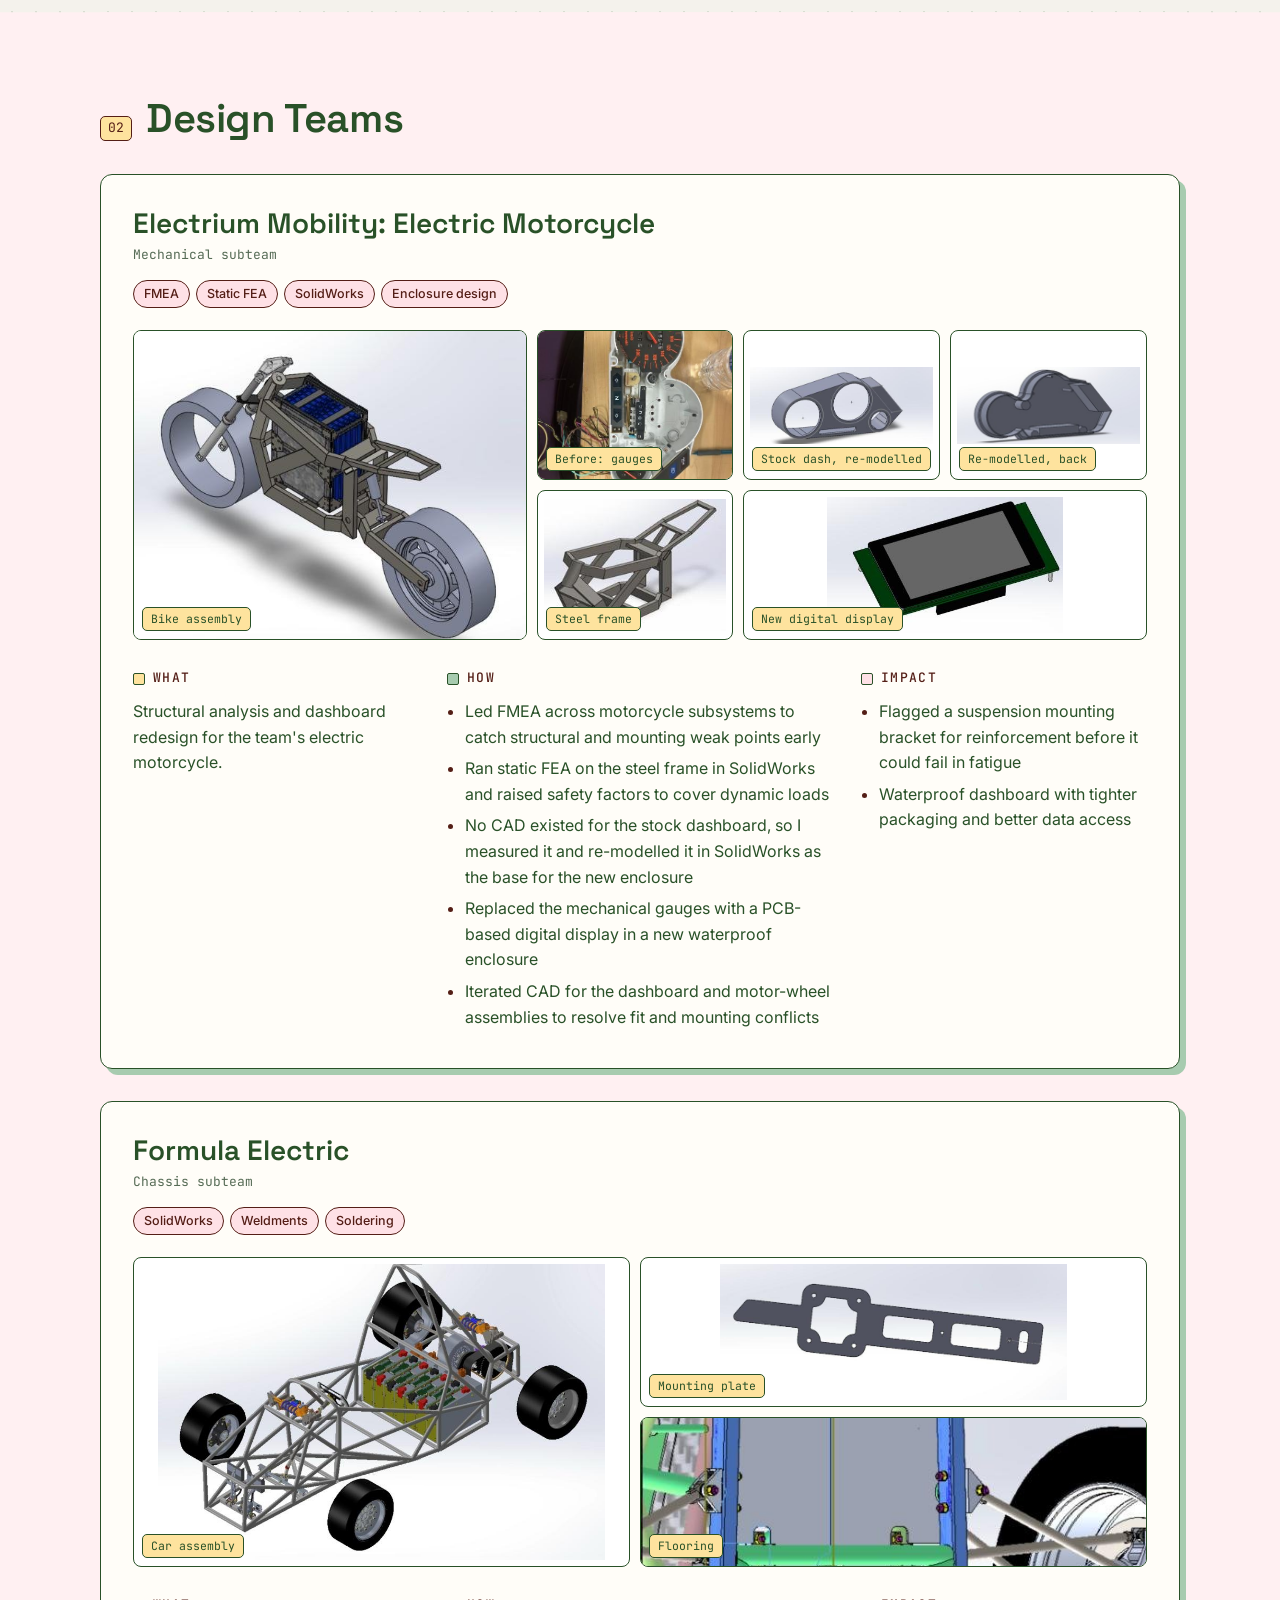
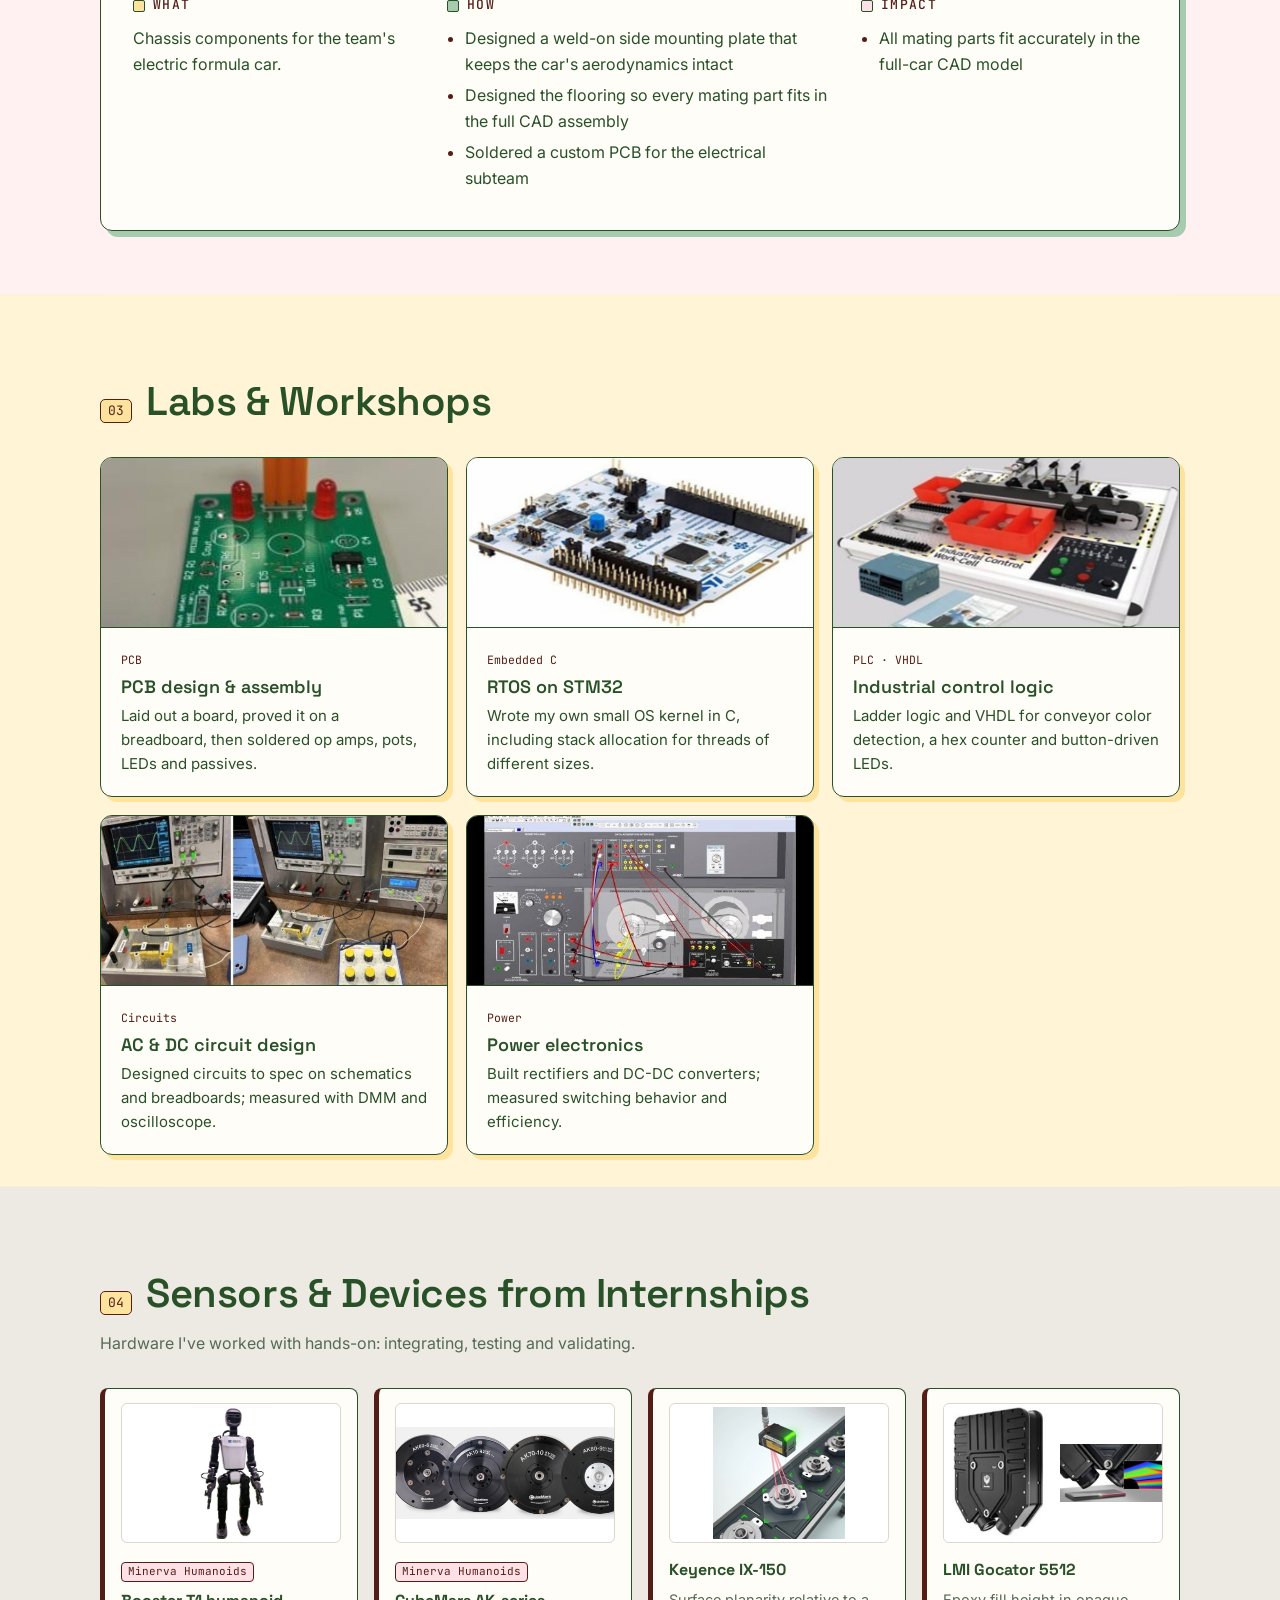
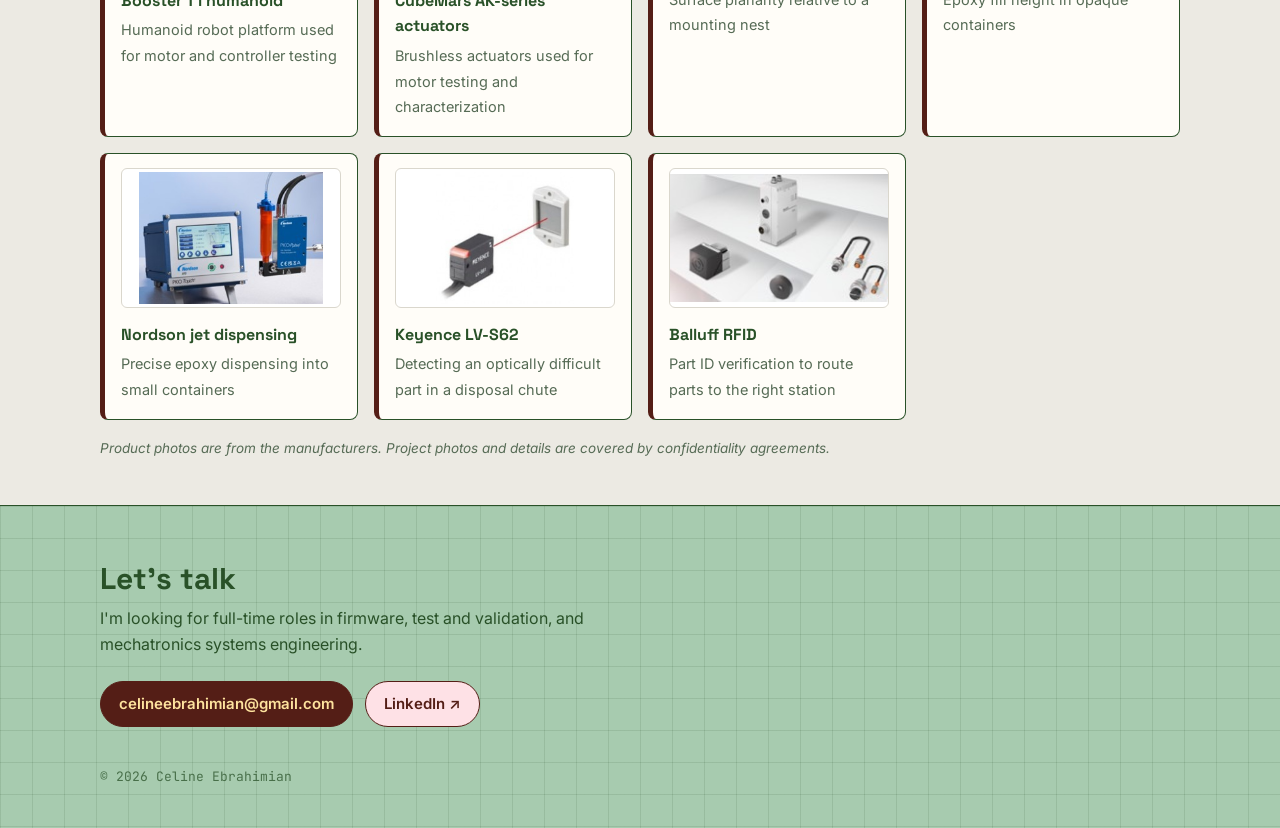
==== commit 66f3cc91: "Add files via upload New colour theme and photos" ====
--- a/index.html
+++ b/index.html
@@ -3,6 +3,7 @@
 <head>
 <meta charset="utf-8">
 <meta name="viewport" content="width=device-width, initial-scale=1">
+<meta name="theme-color" content="#A7CBAF">
 <title>Celine Ebrahimian — Engineering Portfolio</title>
 <meta name="description" content="Engineering portfolio of Celine Ebrahimian, Mechatronics Engineering at the University of Waterloo. Firmware, controls, embedded systems and mechanical design projects.">
 <link rel="preconnect" href="https://fonts.googleapis.com">
@@ -10,130 +11,180 @@
 <link href="https://fonts.googleapis.com/css2?family=Space+Grotesk:wght@400;500;600;700&family=Inter:wght@400;500;600&family=JetBrains+Mono:wght@400;500&display=swap" rel="stylesheet">
 <style>
   :root{
-    --navy:#264653; --navy-deep:#1b343e; --teal:#2a9d8f; --mustard:#e9c46a;
-    --cream:#f6f1ec; --paper:#fffdfa; --ink:#1d2a30; --muted:#5b6b72; --line:#e3dad1;
-    --radius:14px; --max:1120px;
+    /* Celine's palette */
+    --butter:#FEE39E; --blush:#FEE1E6; --sage:#A7CBAF; --stone:#DAD7CD;
+    --burgundy:#541E16; --green:#295128;
+    /* tints & roles */
+    --page:#F4F2EC;            /* stone, lightened */
+    --paper:#FFFDF8;           /* card surface */
+    --butter-soft:#FFF4D6; --blush-soft:#FFF0F2; --sage-soft:#E3EFE5;
+    --ink:var(--green); --accent:var(--burgundy);
+    --muted:#566B55;           /* green-grey for secondary text */
+    --line:var(--green);
+    --radius:12px; --max:1120px;
   }
   *{box-sizing:border-box}
   html{scroll-behavior:smooth}
-  body{margin:0;background:var(--cream);color:var(--ink);font:16px/1.6 Inter,system-ui,sans-serif;-webkit-font-smoothing:antialiased}
+  ::selection{background:var(--butter);color:var(--burgundy)}
+  body{margin:0;color:var(--ink);font:16px/1.6 Inter,system-ui,sans-serif;-webkit-font-smoothing:antialiased;
+       background-color:var(--page);
+       background-image:radial-gradient(rgba(41,81,40,.13) 1px,transparent 1.2px);background-size:24px 24px}
   img{max-width:100%;display:block}
   a{color:inherit}
-  h1,h2,h3{font-family:"Space Grotesk",sans-serif;line-height:1.15;margin:0}
+  h1,h2,h3{font-family:"Space Grotesk",sans-serif;line-height:1.15;margin:0;color:var(--green)}
   .wrap{max-width:var(--max);margin:0 auto;padding:0 20px}
   .mono{font-family:"JetBrains Mono",monospace}
 
   /* nav */
-  nav{position:sticky;top:0;z-index:20;background:rgba(27,52,62,.94);backdrop-filter:blur(8px);color:#fff}
+  nav{position:sticky;top:0;z-index:20;background:rgba(255,253,248,.9);backdrop-filter:blur(8px);color:var(--green);border-bottom:1.5px solid var(--green)}
   nav .wrap{display:flex;align-items:center;justify-content:space-between;height:60px;gap:16px}
-  .mark{font-family:"Space Grotesk";font-weight:700;text-decoration:none;letter-spacing:.02em}
-  .mark span{color:var(--mustard)}
-  nav ul{display:flex;gap:22px;list-style:none;margin:0;padding:0;font-size:14px}
-  nav ul a{text-decoration:none;opacity:.8}
-  nav ul a:hover{opacity:1;color:var(--mustard)}
-  @media (max-width:720px){nav ul{display:none}}
-
-  /* hero */
-  header.hero{background:var(--navy);color:#fff;padding:88px 0 96px;position:relative;overflow:hidden}
-  header.hero::after{content:"";position:absolute;inset:0;background-image:linear-gradient(rgba(255,255,255,.05) 1px,transparent 1px),linear-gradient(90deg,rgba(255,255,255,.05) 1px,transparent 1px);background-size:32px 32px;pointer-events:none}
+  .mark{font-family:"Space Grotesk";font-weight:700;text-decoration:none;letter-spacing:.02em;color:var(--green)}
+  .mark span{color:var(--burgundy)}
+  nav ul{display:flex;gap:22px;list-style:none;margin:0;padding:0;font-size:14px;font-weight:500}
+  nav ul a{text-decoration:none;padding:4px 2px;border-bottom:2px solid transparent}
+  nav ul a:hover{color:var(--burgundy);border-bottom-color:var(--butter)}
+  nav ul a.active{color:var(--burgundy);border-bottom-color:var(--burgundy)}
+  section,footer{scroll-margin-top:60px}
+  @media (max-width:720px){
+    nav .wrap{gap:14px}
+    .mark{flex:none}
+    nav ul{gap:16px;font-size:13px;overflow-x:auto;scrollbar-width:none;white-space:nowrap;padding:8px 14px 8px 8px;-webkit-mask-image:linear-gradient(90deg,transparent 0,#000 10px,#000 calc(100% - 18px),transparent);mask-image:linear-gradient(90deg,transparent 0,#000 10px,#000 calc(100% - 18px),transparent)}
+    nav ul::-webkit-scrollbar{display:none}
+  }
+
+  /* hero: sage graph paper */
+  header.hero{background-color:var(--sage);color:var(--green);padding:84px 0 96px;position:relative;overflow:hidden;border-bottom:1.5px solid var(--green)}
+  header.hero::before{content:"";position:absolute;inset:0;pointer-events:none;
+    background-image:
+      linear-gradient(rgba(41,81,40,.16) 1px,transparent 1px),
+      linear-gradient(90deg,rgba(41,81,40,.16) 1px,transparent 1px),
+      linear-gradient(rgba(41,81,40,.07) 1px,transparent 1px),
+      linear-gradient(90deg,rgba(41,81,40,.07) 1px,transparent 1px);
+    background-size:160px 160px,160px 160px,32px 32px,32px 32px}
+  /* ruler ticks along the bottom edge */
+  header.hero::after{content:"";position:absolute;left:0;right:0;bottom:0;height:14px;pointer-events:none;
+    background-image:repeating-linear-gradient(90deg,var(--green) 0 1.5px,transparent 1.5px 32px),repeating-linear-gradient(90deg,var(--green) 0 1px,transparent 1px 8px);
+    background-size:100% 14px,100% 6px;background-position:0 100%,0 100%;background-repeat:no-repeat;opacity:.55}
   .hero .wrap{position:relative;z-index:1}
-  .eyebrow{font-family:"JetBrains Mono";font-size:13px;color:var(--mustard);letter-spacing:.08em;text-transform:uppercase}
-  .hero h1{font-size:clamp(40px,7vw,76px);font-weight:600;margin:14px 0 18px;letter-spacing:-.02em}
-  .hero p.lede{max-width:620px;font-size:clamp(17px,2vw,20px);color:#d9e4e7;margin:0 0 32px}
+  .eyebrow{display:inline-block;font-family:"JetBrains Mono";font-size:12.5px;color:var(--burgundy);letter-spacing:.08em;text-transform:uppercase;background:var(--butter);border:1.5px solid var(--burgundy);padding:4px 10px;border-radius:6px}
+  .hero h1{font-size:clamp(40px,7vw,76px);font-weight:600;margin:18px 0 34px;letter-spacing:-.02em;color:var(--green)}
   .btns{display:flex;flex-wrap:wrap;gap:12px}
-  .btn{display:inline-flex;align-items:center;gap:8px;padding:11px 18px;border-radius:999px;font-weight:600;font-size:15px;text-decoration:none;border:1.5px solid transparent;transition:transform .15s}
-  .btn:hover{transform:translateY(-1px)}
-  .btn.primary{background:var(--mustard);color:var(--navy-deep)}
-  .btn.ghost{border-color:rgba(255,255,255,.4);color:#fff}
-  .btn.dark{background:var(--navy);color:#fff}
-  .skills{display:flex;flex-wrap:wrap;gap:8px;margin-top:44px}
-  .skills span{font-family:"JetBrains Mono";font-size:12.5px;padding:5px 10px;border-radius:6px;background:rgba(255,255,255,.08);color:#e6eef0}
-
-  /* sections */
-  section{padding:84px 0 20px}
+  .btn{display:inline-flex;align-items:center;gap:8px;padding:10px 18px;border-radius:999px;font-weight:600;font-size:15px;text-decoration:none;border:1.5px solid var(--burgundy);transition:transform .15s,box-shadow .15s}
+  .btn:hover{transform:translate(-1px,-1px);box-shadow:3px 3px 0 var(--burgundy)}
+  .btn.primary{background:var(--burgundy);color:var(--butter)}
+  .btn.primary:hover{box-shadow:3px 3px 0 var(--green)}
+  .btn.ghost{background:var(--blush);color:var(--burgundy)}
+  .btn.dark{background:var(--green);color:var(--butter);border-color:var(--green)}
+
+  /* sections (full-width colour bands) */
+  section{padding:84px 0 32px}
+  section.band{box-shadow:0 0 0 100vmax var(--band);clip-path:inset(0 -100vmax);background:var(--band)}
+  #teams{--band:var(--blush-soft)} #labs{--band:var(--butter-soft)} #coop{--band:#ECEAE3}
   .sec-head{display:flex;align-items:baseline;gap:14px;margin-bottom:32px}
-  .sec-head .num{font-family:"JetBrains Mono";color:var(--teal);font-size:14px}
+  .sec-head .num{font-family:"JetBrains Mono";color:var(--burgundy);font-size:13px;background:var(--butter);border:1.5px solid var(--burgundy);border-radius:5px;padding:1px 7px}
   .sec-head h2{font-size:clamp(28px,4vw,40px);font-weight:600;letter-spacing:-.01em}
   .sec-sub{color:var(--muted);margin:-18px 0 32px;max-width:640px}
 
   /* project card */
-  .project{background:var(--paper);border:1px solid var(--line);border-radius:var(--radius);padding:32px;margin-bottom:28px;box-shadow:0 1px 0 rgba(0,0,0,.02),0 8px 24px -16px rgba(38,70,83,.25)}
+  .project{background:var(--paper);border:1.5px solid var(--green);border-radius:var(--radius);padding:32px;margin-bottom:32px;box-shadow:6px 6px 0 var(--sage)}
   .p-top{display:flex;flex-wrap:wrap;justify-content:space-between;gap:12px 24px;align-items:flex-start;margin-bottom:22px}
   .project h3{font-size:clamp(22px,3vw,28px);font-weight:600}
   .p-meta{font-family:"JetBrains Mono";font-size:13px;color:var(--muted);margin-top:6px}
   .tags{display:flex;flex-wrap:wrap;gap:6px;margin-top:14px}
-  .tags span{font-size:12.5px;font-weight:500;padding:4px 10px;border-radius:999px;background:#e8f3f1;color:#1f6f66}
+  .tags span{font-size:12.5px;font-weight:500;padding:3px 10px;border-radius:999px;background:var(--blush);color:var(--burgundy);border:1px solid var(--burgundy)}
 
   .gallery{display:grid;grid-template-columns:2fr 1fr 1fr;grid-auto-rows:150px;gap:10px;margin-bottom:28px}
-  .gallery figure{margin:0;border-radius:10px;overflow:hidden;background:#fff;border:1px solid var(--line);cursor:zoom-in;position:relative}
+  .gallery figure{margin:0;border-radius:8px;overflow:hidden;background:#fff;border:1.5px solid var(--green);cursor:zoom-in;position:relative}
   .gallery figure:first-child{grid-row:span 2}
   .gallery img{width:100%;height:100%;object-fit:cover;transition:transform .3s}
   .gallery figure.contain img{object-fit:contain;padding:6px}
   .gallery figure:hover img{transform:scale(1.03)}
-  .gallery figcaption{position:absolute;left:8px;bottom:8px;font-size:11.5px;font-family:"JetBrains Mono";background:rgba(27,52,62,.85);color:#fff;padding:3px 8px;border-radius:5px}
+  .gallery figcaption{position:absolute;left:8px;bottom:8px;font-size:11.5px;font-family:"JetBrains Mono";background:var(--butter);color:var(--green);border:1px solid var(--green);padding:2px 8px;border-radius:5px}
   @media (max-width:720px){.gallery{grid-template-columns:1fr 1fr;grid-auto-rows:130px}.gallery figure:first-child{grid-column:span 2;grid-row:span 2}}
   /* portrait gallery (three tall photos side by side) */
   .gallery.portrait{grid-template-columns:repeat(3,1fr);grid-auto-rows:auto}
   .gallery.portrait figure{aspect-ratio:3/4}
   .gallery.portrait figure:first-child{grid-row:auto}
   @media (max-width:720px){.gallery.portrait{grid-template-columns:1fr 1fr}.gallery.portrait figure:first-child{grid-column:span 2;grid-row:auto}}
-  .status{display:inline-flex;align-items:center;gap:7px;font-family:"JetBrains Mono";font-size:12px;font-weight:500;padding:5px 11px;border-radius:999px;background:#fbf1d6;color:#7a5a07;white-space:nowrap}
-  .status::before{content:"";width:7px;height:7px;border-radius:50%;background:#e9a23b;box-shadow:0 0 0 3px rgba(233,162,59,.25)}
+  /* 4-column gallery: big image + 3 small columns */
+  .gallery.wide4{grid-template-columns:2fr 1fr 1fr 1fr}
+  @media (max-width:720px){.gallery.wide4{grid-template-columns:1fr 1fr}}
+
+  .status{display:inline-flex;align-items:center;gap:7px;font-family:"JetBrains Mono";font-size:12px;font-weight:500;padding:4px 11px;border-radius:999px;background:var(--butter);color:var(--burgundy);border:1.5px solid var(--burgundy);white-space:nowrap}
+  .status::before{content:"";width:7px;height:7px;border-radius:50%;background:var(--burgundy);animation:blink 1.6s steps(2,start) infinite}
+  @keyframes blink{to{visibility:hidden}}
+  @media (prefers-reduced-motion:reduce){.status::before{animation:none}}
   .update-note{font-size:13.5px;color:var(--muted);font-style:italic;margin:22px 0 0}
 
   .whw{display:grid;grid-template-columns:1fr 1.35fr 1fr;gap:28px}
   @media (max-width:900px){.whw{grid-template-columns:1fr}}
-  .whw h4{font-family:"JetBrains Mono";font-size:13px;font-weight:500;letter-spacing:.1em;text-transform:uppercase;margin:0 0 10px;display:flex;align-items:center;gap:8px}
-  .whw h4::before{content:"";width:9px;height:9px;border-radius:2px;background:var(--c,var(--teal))}
-  .whw .what{--c:var(--mustard)} .whw .how{--c:var(--teal)} .whw .why{--c:var(--navy)}
-  .whw p{margin:0;color:#34444b}
-  .whw ul{margin:0;padding-left:18px;color:#34444b}
+  .whw h4{font-family:"JetBrains Mono";font-size:13px;font-weight:500;letter-spacing:.1em;text-transform:uppercase;margin:0 0 10px;display:flex;align-items:center;gap:8px;color:var(--burgundy)}
+  .whw h4::before{content:"";width:10px;height:10px;border-radius:2px;background:var(--c);border:1.5px solid var(--green)}
+  .whw .what{--c:var(--butter)} .whw .how{--c:var(--sage)} .whw .why{--c:var(--blush)}
+  .whw p{margin:0;color:var(--green)}
+  .whw ul{margin:0;padding-left:18px;color:var(--green)}
   .whw li{margin-bottom:6px}
-  .whw li::marker{color:var(--teal)}
-
-  .video-cta{display:flex;flex-wrap:wrap;align-items:center;justify-content:space-between;gap:16px;background:var(--navy);color:#fff;border-radius:10px;padding:22px 24px;margin-bottom:28px}
-  .video-cta p{margin:0;color:#d9e4e7;max-width:520px}
-  .video-cta strong{font-family:"Space Grotesk";font-size:19px;color:#fff;display:block;margin-bottom:2px}
+  .whw li::marker{color:var(--burgundy)}
+
+  .video-cta{display:flex;flex-wrap:wrap;align-items:center;justify-content:space-between;gap:16px;background:var(--blush);color:var(--burgundy);border:1.5px solid var(--burgundy);border-radius:10px;padding:20px 24px;margin-bottom:28px}
+  .video-cta p{margin:0;color:var(--burgundy);max-width:520px}
+  .video-cta strong{font-family:"Space Grotesk";font-size:19px;color:var(--burgundy);display:block;margin-bottom:2px}
+
+  /* tuning plots */
+  .sub-head{font-family:"JetBrains Mono";font-size:12.5px;letter-spacing:.1em;text-transform:uppercase;color:var(--burgundy);margin:0 0 12px}
+  .plots{display:grid;grid-template-columns:1fr 1fr .8fr;gap:12px;margin-bottom:28px}
+  .plots figure{margin:0;background:#fff;border:1.5px solid var(--green);border-radius:8px;padding:12px;display:flex;flex-direction:column}
+  .plots img{width:100%;height:180px;object-fit:contain;cursor:zoom-in}
+  .plots figcaption{font-size:13.5px;color:var(--green);margin-top:10px;line-height:1.45}
+  .plots figcaption b{display:table;font-family:"JetBrains Mono";font-size:11px;font-weight:500;letter-spacing:.08em;text-transform:uppercase;margin-bottom:6px;padding:1px 7px;border-radius:4px;border:1px solid var(--green);background:var(--sage-soft);color:var(--green)}
+  .plots .before b{background:var(--blush);color:var(--burgundy);border-color:var(--burgundy)}
+  .plots .after b{background:var(--sage);color:var(--green)}
+  @media (max-width:720px){.plots{grid-template-columns:1fr}}
 
   /* labs */
   .grid-cards{display:grid;grid-template-columns:repeat(auto-fill,minmax(280px,1fr));gap:18px}
-  .card{background:var(--paper);border:1px solid var(--line);border-radius:var(--radius);overflow:hidden;display:flex;flex-direction:column}
-  .card img{height:170px;width:100%;object-fit:cover;cursor:zoom-in;border-bottom:1px solid var(--line)}
+  .card{background:var(--paper);border:1.5px solid var(--green);border-radius:var(--radius);overflow:hidden;display:flex;flex-direction:column;box-shadow:5px 5px 0 var(--butter)}
+  .card img{height:170px;width:100%;object-fit:cover;cursor:zoom-in;border-bottom:1.5px solid var(--green);background:#fff}
   .card .body{padding:18px 20px 20px}
   .card h3{font-size:18px;font-weight:600;margin-bottom:6px}
-  .card p{margin:0;color:#45555c;font-size:15px}
-  .card .pill{display:inline-block;font-family:"JetBrains Mono";font-size:11.5px;color:var(--teal);margin-bottom:8px}
-
-  /* sensors */
-  .sensors{display:grid;grid-template-columns:repeat(auto-fill,minmax(200px,1fr));gap:14px}
-  .sensor{border-left:3px solid var(--mustard);background:var(--paper);border-radius:0 10px 10px 0;padding:16px 18px;border-top:1px solid var(--line);border-right:1px solid var(--line);border-bottom:1px solid var(--line)}
-  .sensor b{font-family:"Space Grotesk";display:block;font-size:16px;margin-bottom:4px}
-  .sensor span{font-size:14.5px;color:#45555c}
-  .note{font-size:13.5px;color:var(--muted);margin-top:16px;font-style:italic}
-
-  /* footer */
-  footer{margin-top:90px;background:var(--navy-deep);color:#cfdcdf;padding:56px 0 40px}
-  footer h2{color:#fff;font-size:30px;margin-bottom:10px}
+  .card p{margin:0;color:var(--green);font-size:15px}
+  .card .pill{display:inline-block;font-family:"JetBrains Mono";font-size:11.5px;color:var(--burgundy);margin-bottom:8px}
+
+  /* sensors & devices */
+  .sensors{display:grid;grid-template-columns:repeat(auto-fill,minmax(210px,1fr));gap:16px}
+  .sensor{background:var(--paper);border:1.5px solid var(--green);border-left:5px solid var(--burgundy);border-radius:8px;padding:14px 16px 16px}
+  .sensor .ph{height:140px;background:#fff;border:1px solid var(--stone);border-radius:6px;margin:0 0 14px;display:flex;gap:6px;align-items:center;justify-content:center;overflow:hidden}
+  .sensor .ph img{max-height:132px;max-width:100%;object-fit:contain;cursor:zoom-in}
+  .sensor .ph img + img{max-width:48%}
+  .sensor .from{display:inline-block;font-family:"JetBrains Mono";font-size:11px;color:var(--burgundy);background:var(--blush);border:1px solid var(--burgundy);border-radius:4px;padding:0 6px;margin-bottom:6px}
+  .sensor b{font-family:"Space Grotesk";display:block;font-size:16px;margin-bottom:4px;color:var(--green)}
+  .sensor span:not(.from){font-size:14.5px;color:var(--muted)}
+  .note{font-size:13.5px;color:var(--muted);margin-top:18px;font-style:italic}
+
+  /* footer: sage graph paper again */
+  footer{margin-top:0;background-color:var(--sage);color:var(--green);padding:56px 0 40px;position:relative;border-top:1.5px solid var(--green);
+    background-image:linear-gradient(rgba(41,81,40,.12) 1px,transparent 1px),linear-gradient(90deg,rgba(41,81,40,.12) 1px,transparent 1px);background-size:32px 32px}
+  footer h2{color:var(--green);font-size:30px;margin-bottom:10px}
   footer p{margin:0 0 24px;max-width:520px}
-  footer small{display:block;margin-top:40px;opacity:.55;font-size:13px}
+  footer small{display:block;margin-top:40px;opacity:.75;font-size:13px;font-family:"JetBrains Mono"}
 
   /* lightbox */
   dialog{border:0;padding:0;background:transparent;max-width:92vw;max-height:90vh}
-  dialog::backdrop{background:rgba(10,20,25,.85)}
-  dialog img{max-width:92vw;max-height:86vh;border-radius:8px;background:#fff}
-  dialog button{position:fixed;top:16px;right:20px;background:#fff;border:0;border-radius:999px;width:40px;height:40px;font-size:22px;cursor:pointer}
+  dialog::backdrop{background:rgba(41,81,40,.82)}
+  dialog img{max-width:92vw;max-height:86vh;border-radius:8px;background:#fff;border:2px solid var(--butter)}
+  dialog button{position:fixed;top:16px;right:20px;background:var(--butter);color:var(--burgundy);border:1.5px solid var(--burgundy);border-radius:999px;width:40px;height:40px;font-size:22px;cursor:pointer}
 </style>
 </head>
 <body>
 
 <nav>
   <div class="wrap">
-    <a class="mark" href="#top">Celine<span>.</span>E</a>
+    <a class="mark" href="#top">Celine E<span>.</span></a>
     <ul>
       <li><a href="#projects">Projects</a></li>
       <li><a href="#teams">Design Teams</a></li>
       <li><a href="#labs">Labs</a></li>
-      <li><a href="#coop">Co-op Tools</a></li>
+      <li><a href="#coop">Devices</a></li>
       <li><a href="#contact">Contact</a></li>
     </ul>
   </div>
@@ -143,14 +194,10 @@
   <div class="wrap">
     <div class="eyebrow">Mechatronics Engineering · University of Waterloo · 2027</div>
     <h1>Celine Ebrahimian</h1>
-    <p class="lede">I design, program and test the hardware that makes machines move, from motor-control firmware and embedded safety logic to CAD, FEA and automated production lines.</p>
     <div class="btns">
       <a class="btn primary" href="#projects">See projects ↓</a>
       <a class="btn ghost" href="mailto:celineebrahimian@gmail.com">Email me</a>
       <a class="btn ghost" href="https://www.linkedin.com/in/celine-ebrahimian" target="_blank" rel="noopener">LinkedIn ↗</a>
-    </div>
-    <div class="skills">
-      <span>C / C++</span><span>Python</span><span>STM32</span><span>Raspberry Pi</span><span>PLC · TIA Portal</span><span>SolidWorks</span><span>PTC Creo</span><span>FEA</span><span>Altium</span><span>GD&amp;T</span>
     </div>
   </div>
 </header>
@@ -212,7 +259,21 @@
         </div>
       </div>
 
-      <!-- To add photos, copy a .gallery block from another project below and point it at your images. -->
+      <div class="gallery">
+        <figure><img src="images/sr-robot.jpg" alt="Search and rescue robot stopped on the target zone" loading="lazy" style="object-position:center 85%"><figcaption>Final robot on target</figcaption></figure>
+        <figure><img src="images/sr-robot-2.jpg" alt="Search and rescue robot, angled view" loading="lazy"><figcaption>Angled view</figcaption></figure>
+        <figure class="contain"><img src="images/sr-motors.jpg" alt="Gear motors with encoder cables" loading="lazy"><figcaption>Encoder gear motors</figcaption></figure>
+        <figure class="contain"><img src="images/sr-bracket.jpg" alt="Drive-system bracket in SolidWorks" loading="lazy"><figcaption>Drive part (CAD)</figcaption></figure>
+        <figure class="contain"><img src="images/sr-wheel.jpg" alt="Wheel designed in SolidWorks" loading="lazy"><figcaption>Wheel (CAD)</figcaption></figure>
+      </div>
+
+      <p class="sub-head">Controller tuning, from my logging tool</p>
+      <div class="plots">
+        <figure class="before"><img src="images/sr-plot-before.jpg" alt="Wheel speed versus time before tuning, both wheels well above the dashed target line" loading="lazy"><figcaption><b>Before tuning</b>Both wheels ran well above the target speed (dashed line).</figcaption></figure>
+        <figure class="after"><img src="images/sr-plot-after.jpg" alt="Wheel speed versus time after tuning, both wheels tracking the dashed target line" loading="lazy"><figcaption><b>After tuning</b>Both wheels hold the target speed (note the zoomed-in axis).</figcaption></figure>
+        <figure><img src="images/sr-plot-system.jpg" alt="Full system log showing yaw command versus heading and wheel speeds versus targets" loading="lazy"><figcaption><b>Full system log</b>Yaw command vs. heading, and each wheel's speed vs. its target.</figcaption></figure>
+      </div>
+
       <div class="video-cta">
         <div><strong>Watch it run</strong><p>Line following, zone detection and gripper control in action.</p></div>
         <a class="btn primary" href="PASTE_YOUTUBE_LINK_HERE" target="_blank" rel="noopener">▶ Project video</a>
@@ -257,8 +318,9 @@
       </div>
       <div class="gallery">
         <figure><img src="images/gantry-rig.jpg" alt="Two-axis gantry test rig with target plate" loading="lazy"><figcaption>Test rig</figcaption></figure>
+        <figure class="contain"><img src="images/gantry-diagram.jpg" alt="Annotated diagram of the gantry showing motors, belt, carriage and limit switches" loading="lazy"><figcaption>System layout</figcaption></figure>
+        <figure class="contain"><img src="images/gantry-schematic.jpg" alt="Hand-drawn I/O schematic for the STM32 controller" loading="lazy"><figcaption>I/O schematic</figcaption></figure>
         <figure style="grid-column:span 2"><img src="images/gantry-board.jpg" alt="STM32 board wired to breadboard with potentiometer" loading="lazy"><figcaption>STM32 + pots</figcaption></figure>
-        <figure class="contain" style="grid-column:span 2"><img src="images/gantry-schematic.jpg" alt="Hand-drawn I/O schematic for the STM32 controller" loading="lazy"><figcaption>I/O schematic</figcaption></figure>
       </div>
       <div class="whw">
         <div class="what">
@@ -328,7 +390,7 @@
   </section>
 
   <!-- ============ DESIGN TEAMS ============ -->
-  <section id="teams">
+  <section id="teams" class="band">
     <div class="sec-head"><span class="num">02</span><h2>Design Teams</h2></div>
 
     <article class="project">
@@ -339,12 +401,13 @@
           <div class="tags"><span>FMEA</span><span>Static FEA</span><span>SolidWorks</span><span>Enclosure design</span></div>
         </div>
       </div>
-      <div class="gallery">
+      <div class="gallery wide4">
         <figure><img src="images/moto-cad.jpg" alt="Electric motorcycle CAD assembly" loading="lazy"><figcaption>Bike assembly</figcaption></figure>
+        <figure><img src="images/moto-old-dash.jpg" alt="Original mechanical gauge dashboard" loading="lazy"><figcaption>Before: gauges</figcaption></figure>
+        <figure class="contain"><img src="images/moto-enclosure.jpg" alt="Stock dashboard re-modelled in SolidWorks from measurements, front" loading="lazy"><figcaption>Stock dash, re-modelled</figcaption></figure>
+        <figure class="contain"><img src="images/moto-dash-back.jpg" alt="Stock dashboard re-modelled in SolidWorks from measurements, back" loading="lazy"><figcaption>Re-modelled, back</figcaption></figure>
         <figure class="contain"><img src="images/moto-frame.jpg" alt="Steel motorcycle frame CAD" loading="lazy"><figcaption>Steel frame</figcaption></figure>
-        <figure><img src="images/moto-old-dash.jpg" alt="Original mechanical gauge dashboard" loading="lazy"><figcaption>Before: gauges</figcaption></figure>
-        <figure class="contain"><img src="images/moto-enclosure.jpg" alt="Redesigned dashboard enclosure CAD" loading="lazy"><figcaption>New enclosure</figcaption></figure>
-        <figure class="contain"><img src="images/moto-display.jpg" alt="PCB-based digital display" loading="lazy"><figcaption>Digital display</figcaption></figure>
+        <figure class="contain" style="grid-column:span 2"><img src="images/moto-display.jpg" alt="PCB-based digital display" loading="lazy"><figcaption>New digital display</figcaption></figure>
       </div>
       <div class="whw">
         <div class="what">
@@ -356,8 +419,9 @@
           <ul>
             <li>Led FMEA across motorcycle subsystems to catch structural and mounting weak points early</li>
             <li>Ran static FEA on the steel frame in SolidWorks and raised safety factors to cover dynamic loads</li>
+            <li>No CAD existed for the stock dashboard, so I measured it and re-modelled it in SolidWorks as the base for the new enclosure</li>
+            <li>Replaced the mechanical gauges with a PCB-based digital display in a new waterproof enclosure</li>
             <li>Iterated CAD for the dashboard and motor-wheel assemblies to resolve fit and mounting conflicts</li>
-            <li>Replaced mechanical gauges with a PCB-based digital display in a new enclosure</li>
           </ul>
         </div>
         <div class="why">
@@ -407,7 +471,7 @@
   </section>
 
   <!-- ============ LABS ============ -->
-  <section id="labs">
+  <section id="labs" class="band">
     <div class="sec-head"><span class="num">03</span><h2>Labs &amp; Workshops</h2></div>
     <div class="grid-cards">
       <div class="card">
@@ -415,9 +479,11 @@
         <div class="body"><span class="pill">PCB</span><h3>PCB design &amp; assembly</h3><p>Laid out a board, proved it on a breadboard, then soldered op amps, pots, LEDs and passives.</p></div>
       </div>
       <div class="card">
+        <img src="images/lab-nucleo.jpg" alt="STM32 Nucleo development board" loading="lazy">
         <div class="body"><span class="pill">Embedded C</span><h3>RTOS on STM32</h3><p>Wrote my own small OS kernel in C, including stack allocation for threads of different sizes.</p></div>
       </div>
       <div class="card">
+        <img src="images/lab-plc.jpg" alt="Industrial control work-cell trainer with conveyor and PLC" loading="lazy">
         <div class="body"><span class="pill">PLC · VHDL</span><h3>Industrial control logic</h3><p>Ladder logic and VHDL for conveyor color detection, a hex counter and button-driven LEDs.</p></div>
       </div>
       <div class="card">
@@ -431,17 +497,20 @@
     </div>
   </section>
 
-  <!-- ============ CO-OP ============ -->
-  <section id="coop">
-    <div class="sec-head"><span class="num">04</span><h2>Sensors &amp; Devices from Co-op</h2></div>
+  <!-- ============ DEVICES ============ -->
+  <section id="coop" class="band">
+    <div class="sec-head"><span class="num">04</span><h2>Sensors &amp; Devices from Internships</h2></div>
+    <p class="sec-sub">Hardware I've worked with hands-on: integrating, testing and validating.</p>
     <div class="sensors">
-      <div class="sensor"><b>Keyence IX-150</b><span>Surface planarity relative to a mounting nest</span></div>
-      <div class="sensor"><b>LMI Gocator 5512</b><span>Epoxy fill height in opaque containers</span></div>
-      <div class="sensor"><b>Nordson jet dispensing</b><span>Precise epoxy dispensing into small containers</span></div>
-      <div class="sensor"><b>Keyence LV-S62</b><span>Detecting an optically difficult part in a disposal chute</span></div>
-      <div class="sensor"><b>Balluff RFID</b><span>Part ID verification to route parts to the right station</span></div>
+      <div class="sensor"><div class="ph"><img src="images/dev-booster.jpg" alt="Booster T1 humanoid robot" loading="lazy"></div><span class="from">Minerva Humanoids</span><b>Booster T1 humanoid</b><span>Humanoid robot platform used for motor and controller testing</span></div>
+      <div class="sensor"><div class="ph"><img src="images/dev-cubemars.jpg" alt="CubeMars AK-series actuators" loading="lazy"></div><span class="from">Minerva Humanoids</span><b>CubeMars AK-series actuators</b><span>Brushless actuators used for motor testing and characterization</span></div>
+      <div class="sensor"><div class="ph"><img src="images/dev-keyence-ix.jpg" alt="Keyence IX laser sensor over parts on a conveyor" loading="lazy"></div><b>Keyence IX-150</b><span>Surface planarity relative to a mounting nest</span></div>
+      <div class="sensor"><div class="ph"><img src="images/dev-gocator.jpg" alt="LMI Gocator 3D sensor" loading="lazy"><img src="images/dev-gocator-scan.jpg" alt="Gocator 3D scan of a part" loading="lazy"></div><b>LMI Gocator 5512</b><span>Epoxy fill height in opaque containers</span></div>
+      <div class="sensor"><div class="ph"><img src="images/dev-nordson.jpg" alt="Nordson PICO jet dispensing system" loading="lazy"></div><b>Nordson jet dispensing</b><span>Precise epoxy dispensing into small containers</span></div>
+      <div class="sensor"><div class="ph"><img src="images/dev-keyence-lv.jpg" alt="Keyence LV laser sensor with reflector" loading="lazy"></div><b>Keyence LV-S62</b><span>Detecting an optically difficult part in a disposal chute</span></div>
+      <div class="sensor"><div class="ph"><img src="images/dev-balluff.jpg" alt="Balluff RFID read heads and tags" loading="lazy"></div><b>Balluff RFID</b><span>Part ID verification to route parts to the right station</span></div>
     </div>
-    <p class="note">Project photos and details are covered by confidentiality agreements.</p>
+    <p class="note">Product photos are from the manufacturers. Project photos and details are covered by confidentiality agreements.</p>
   </section>
 </main>
 
@@ -460,10 +529,34 @@
 <dialog id="lb"><button aria-label="Close" onclick="this.parentElement.close()">×</button><img alt=""></dialog>
 <script>
   const lb=document.getElementById('lb'), lbImg=lb.querySelector('img');
-  document.querySelectorAll('.gallery img, .card img').forEach(img=>{
+  document.querySelectorAll('.gallery img, .card img, .plots img, .sensor img').forEach(img=>{
     img.addEventListener('click',()=>{lbImg.src=img.src;lbImg.alt=img.alt;lb.showModal();});
   });
   lb.addEventListener('click',e=>{if(e.target===lb)lb.close();});
+
+  // Underline the menu link for the section currently on screen
+  const links=[...document.querySelectorAll('nav ul a[href^="#"]')];
+  const targets=links.map(a=>document.querySelector(a.getAttribute('href')));
+  const navUl=document.querySelector('nav ul');
+  let current=null;
+  function updateActive(){
+    const line=64+window.innerHeight*0.3;           // a line ~30% down the screen, below the menu
+    let idx=-1;
+    targets.forEach((t,i)=>{ if(t && t.getBoundingClientRect().top<=line) idx=i; });
+    const atBottom=window.innerHeight+window.scrollY>=document.documentElement.scrollHeight-4;
+    if(atBottom) idx=targets.length-1;
+    if(idx===current) return;
+    current=idx;
+    links.forEach((a,i)=>{ const on=i===idx; a.classList.toggle('active',on); if(on) a.setAttribute('aria-current','true'); else a.removeAttribute('aria-current'); });
+    // on phones, slide the menu strip so the active link is visible
+    if(idx>=0 && navUl.scrollWidth>navUl.clientWidth){
+      const a=links[idx]; navUl.scrollTo({left:a.offsetLeft-navUl.offsetLeft-16,behavior:'smooth'});
+    }
+  }
+  let ticking=false;
+  window.addEventListener('scroll',()=>{ if(!ticking){ ticking=true; requestAnimationFrame(()=>{ updateActive(); ticking=false; }); } },{passive:true});
+  window.addEventListener('resize',updateActive);
+  updateActive();
 </script>
 </body>
 </html>
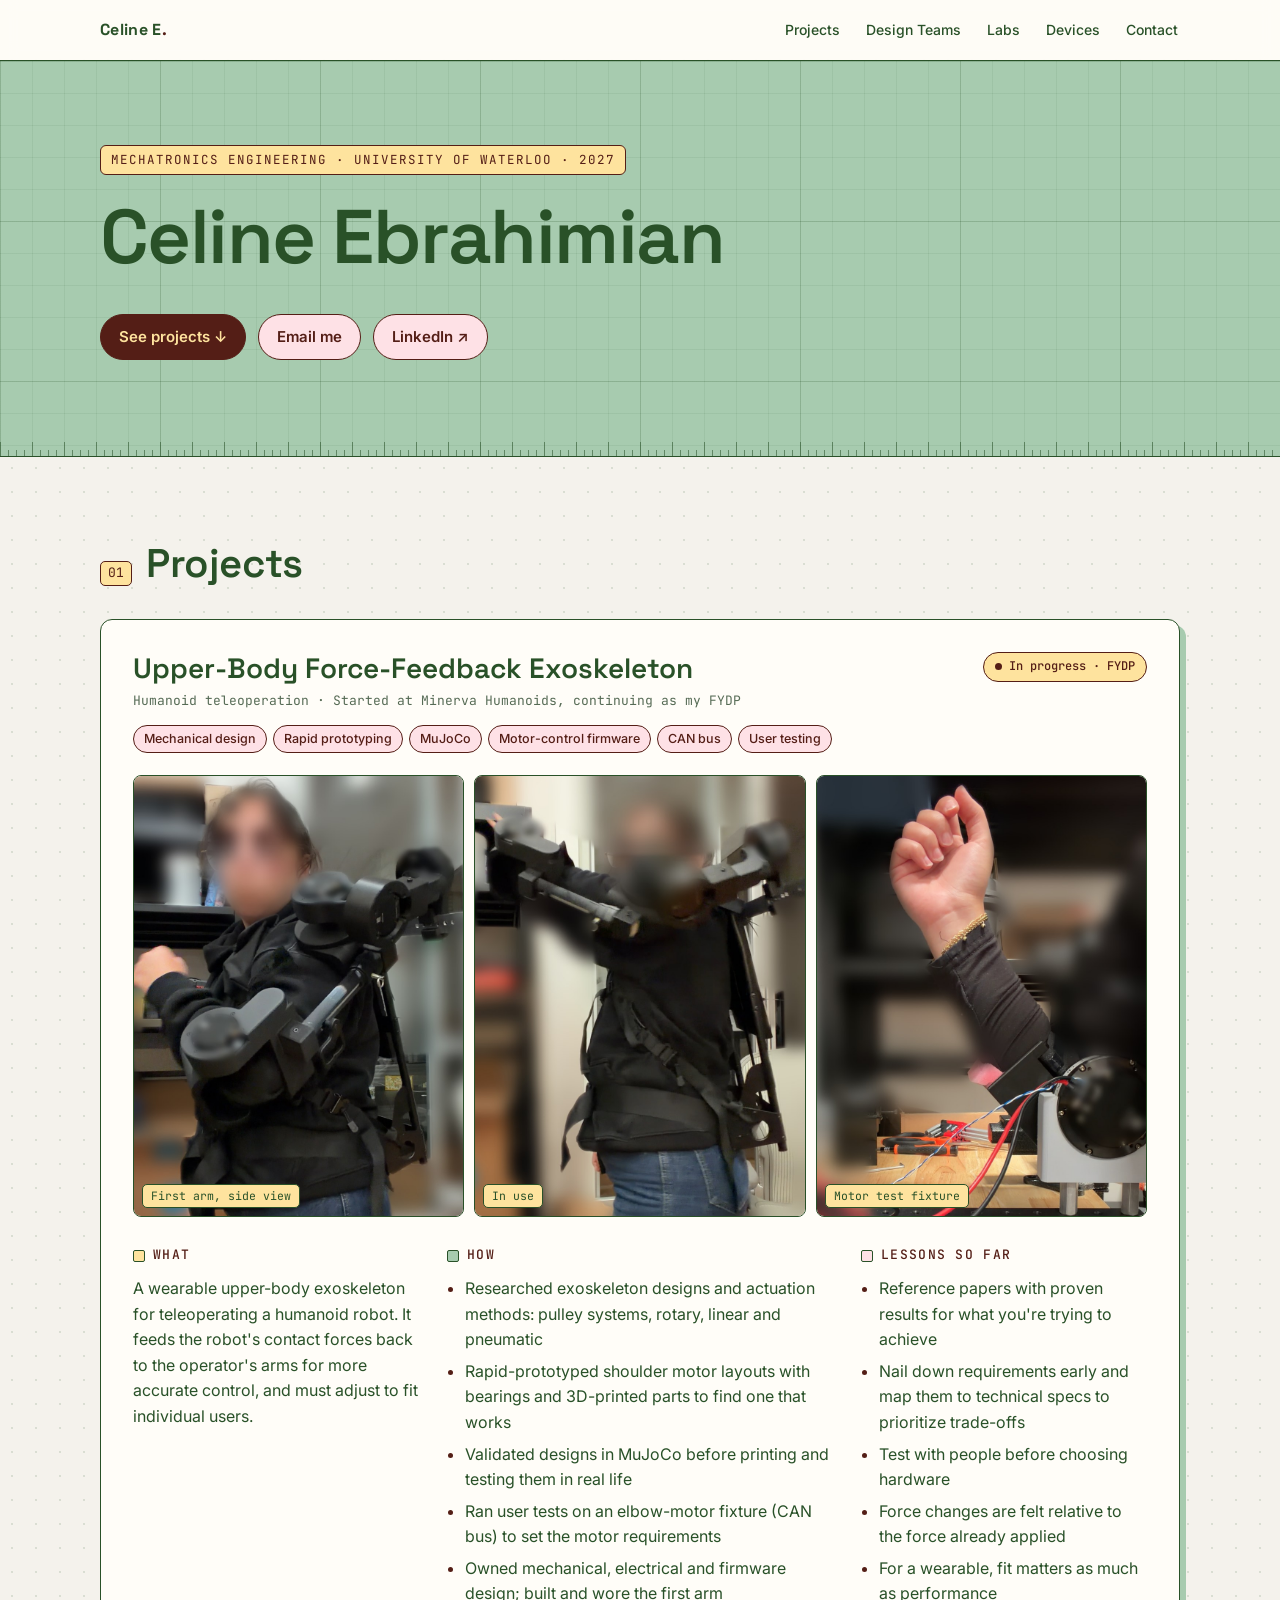
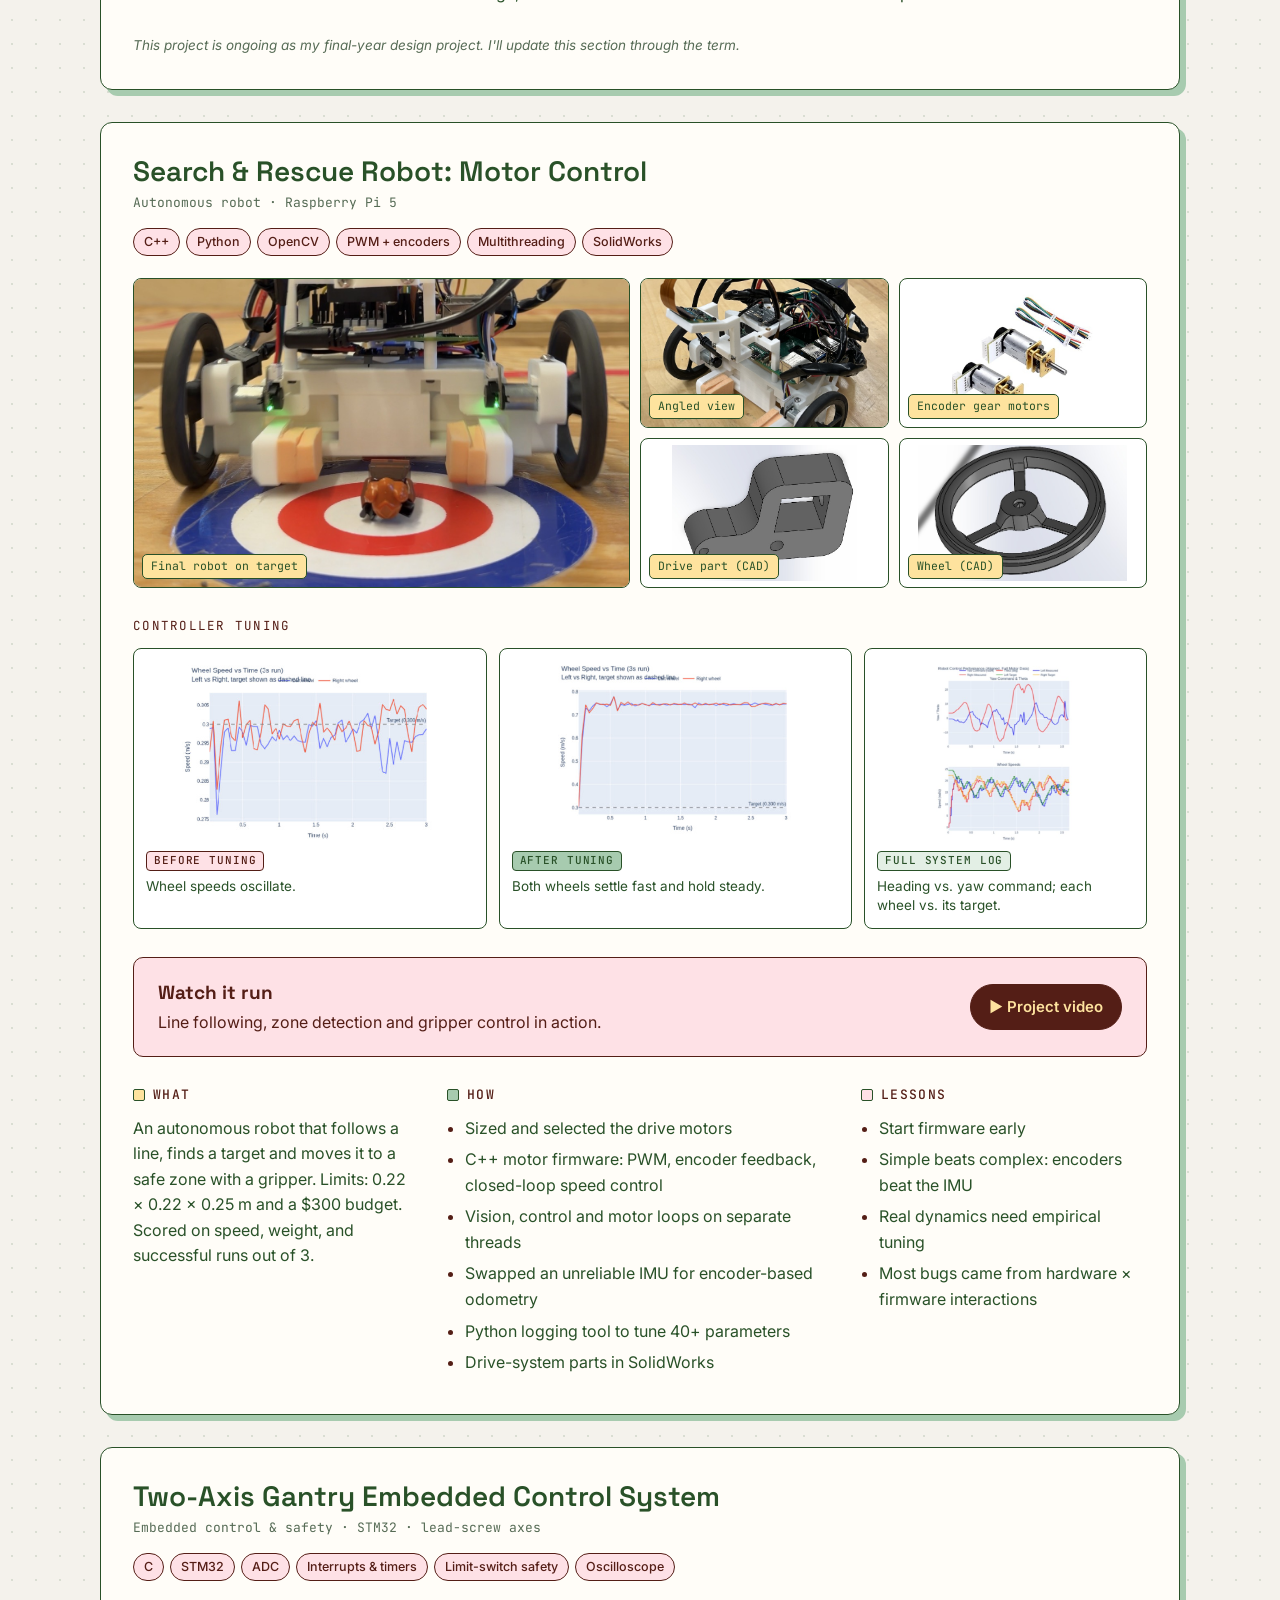
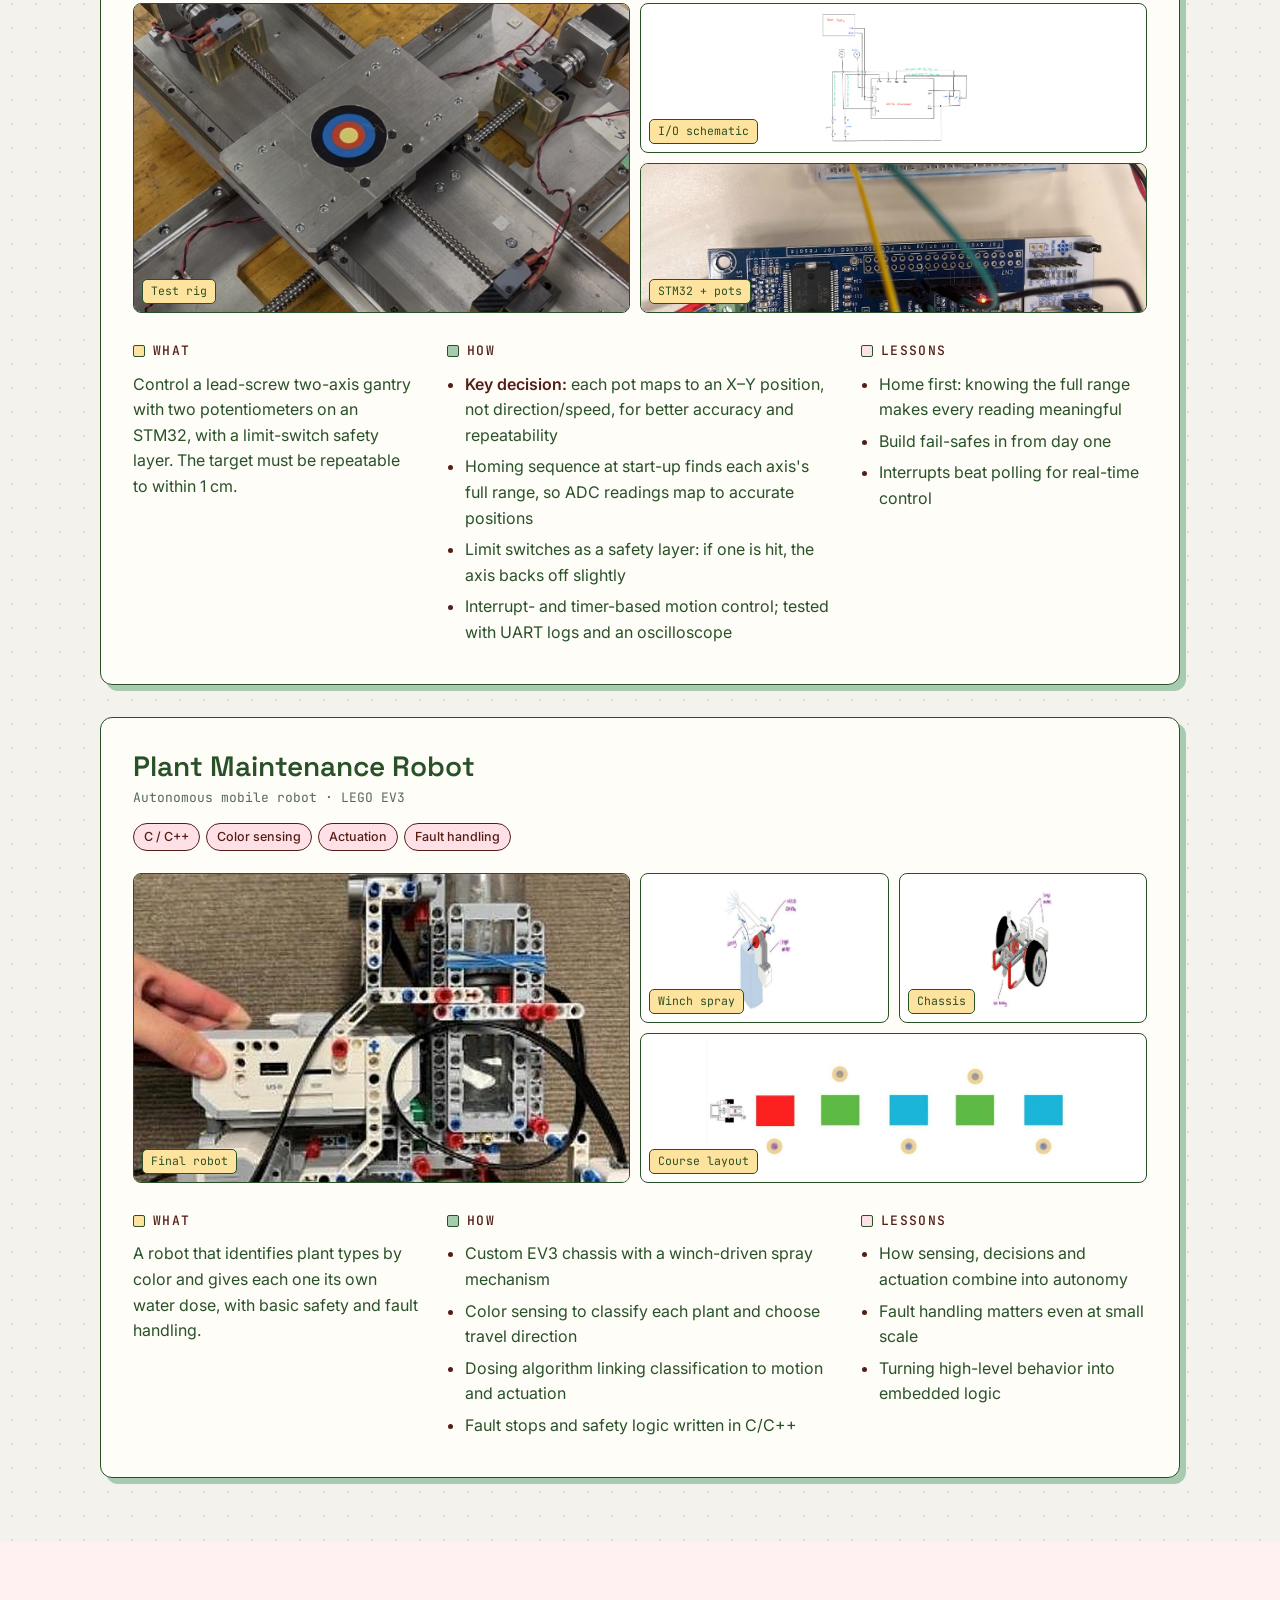
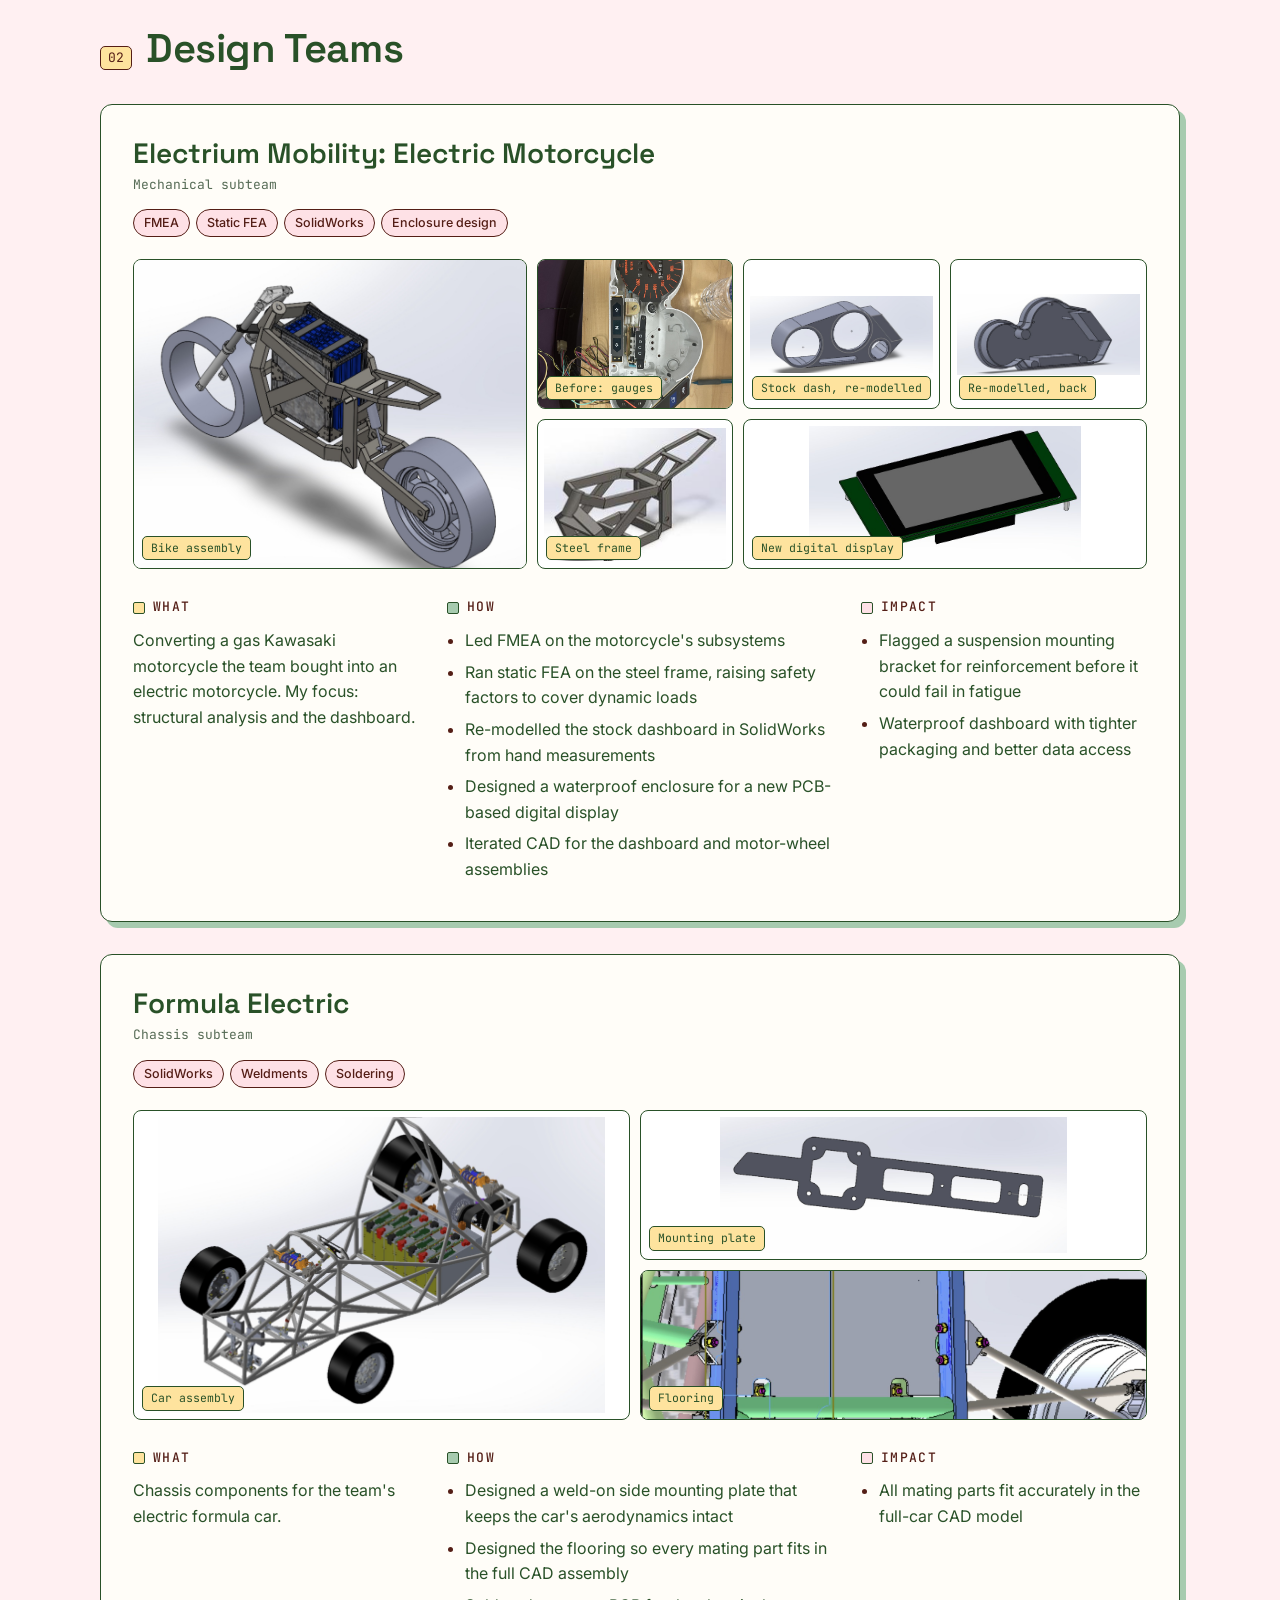
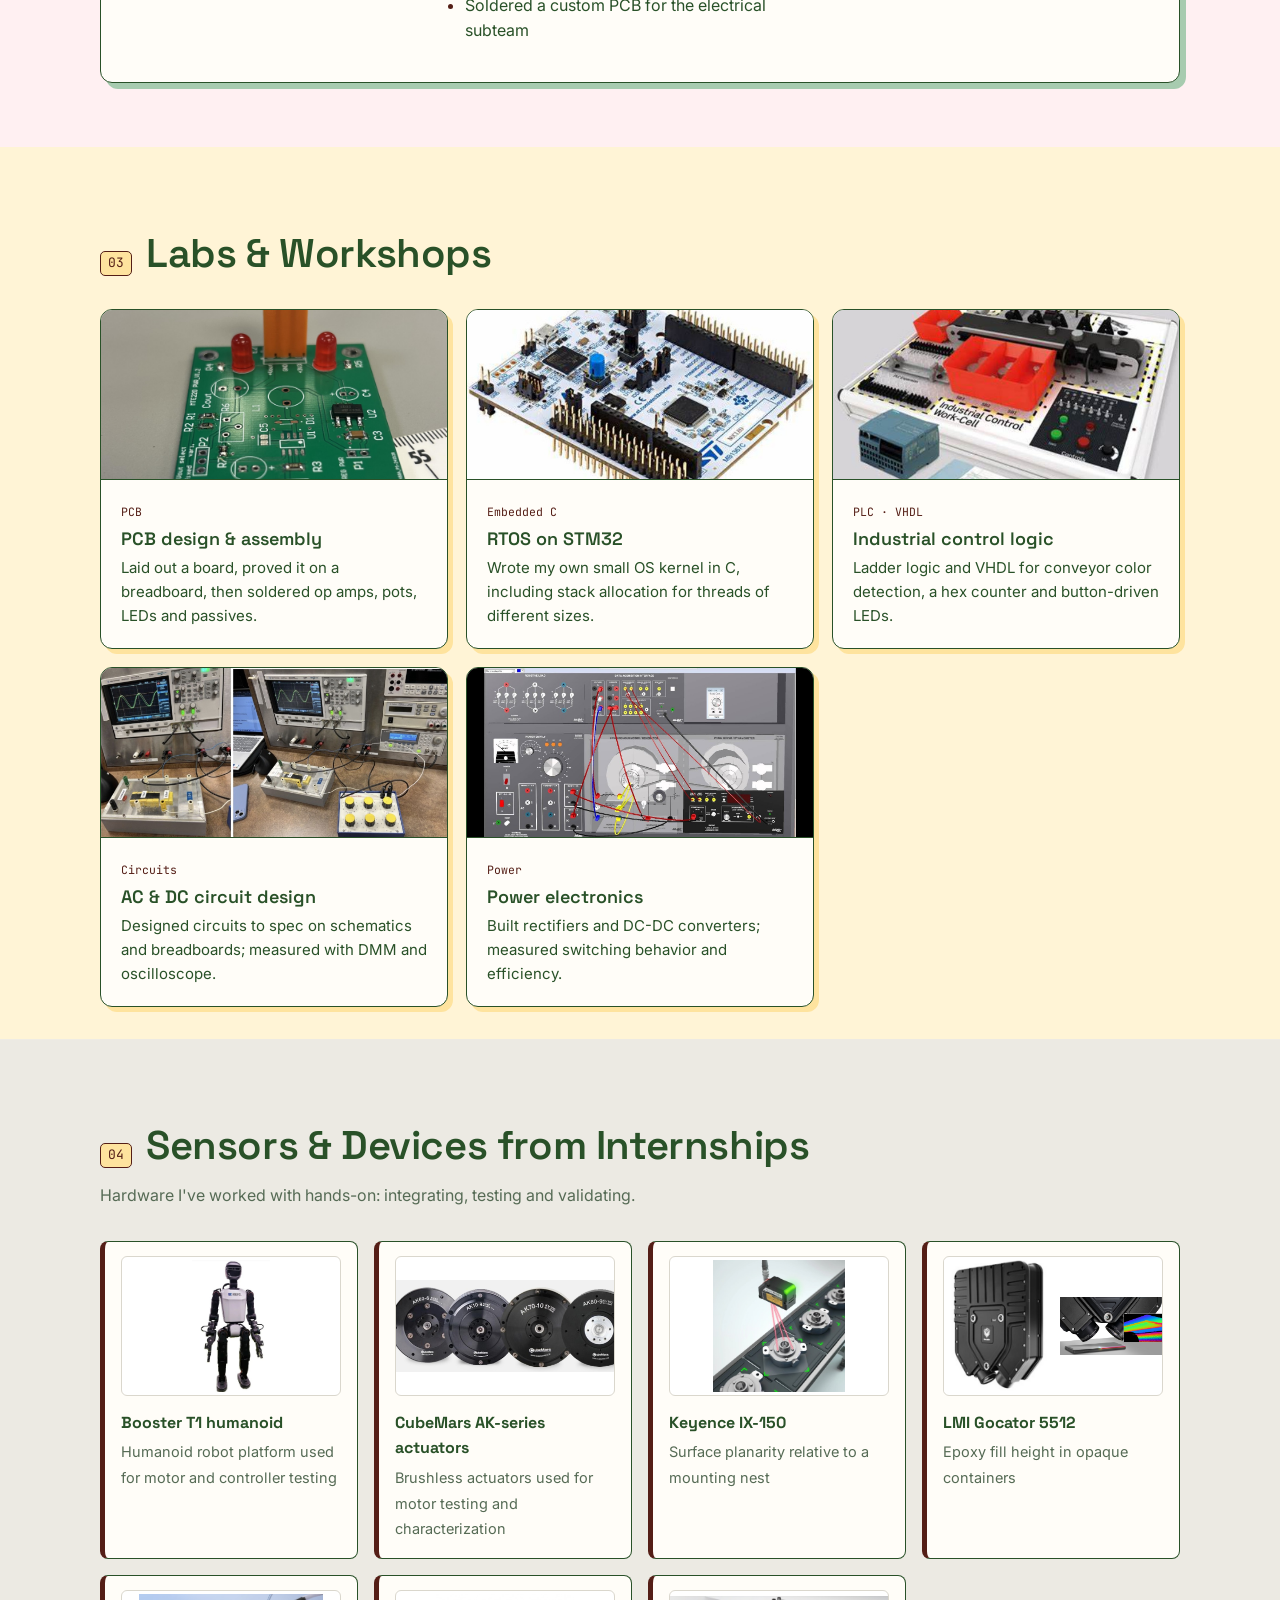
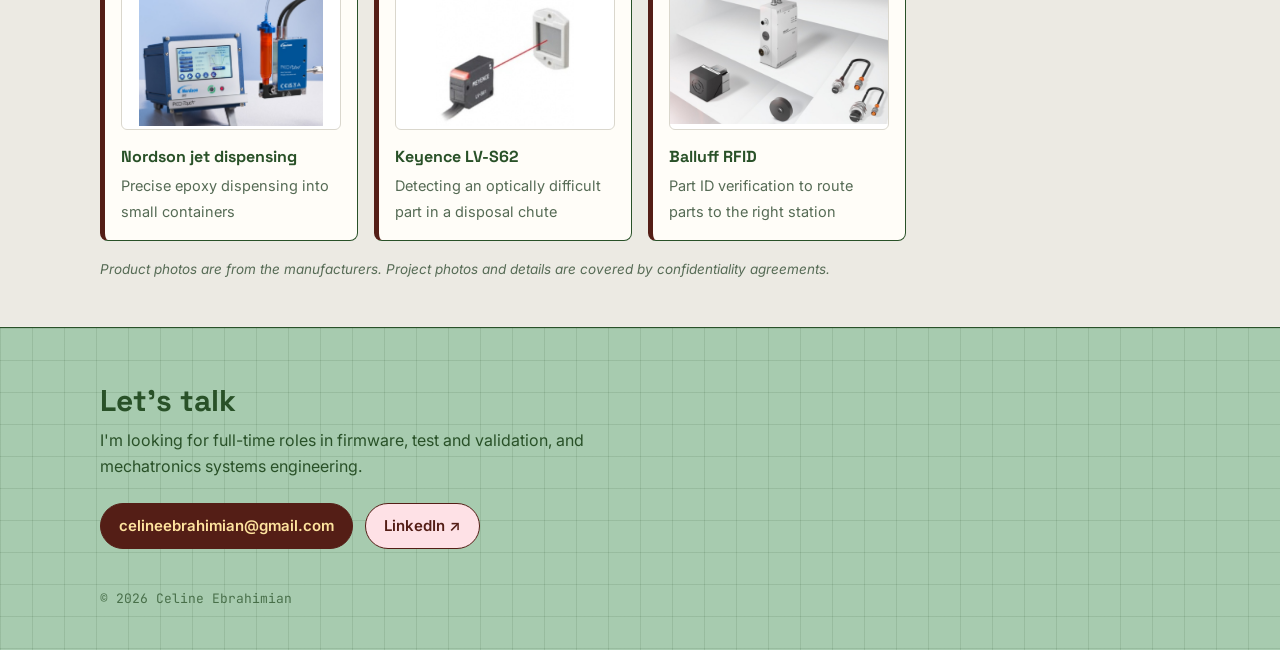
==== commit b9b5bc9f: "Add files via upload Updating image resolution and bullet points" ====
--- a/index.html
+++ b/index.html
@@ -125,6 +125,7 @@
   .whw ul{margin:0;padding-left:18px;color:var(--green)}
   .whw li{margin-bottom:6px}
   .whw li::marker{color:var(--burgundy)}
+  .whw li b{color:var(--burgundy);font-weight:600}
 
   .video-cta{display:flex;flex-wrap:wrap;align-items:center;justify-content:space-between;gap:16px;background:var(--blush);color:var(--burgundy);border:1.5px solid var(--burgundy);border-radius:10px;padding:20px 24px;margin-bottom:28px}
   .video-cta p{margin:0;color:var(--burgundy);max-width:520px}
@@ -214,7 +215,7 @@
         <div>
           <h3>Upper-Body Force-Feedback Exoskeleton</h3>
           <div class="p-meta">Humanoid teleoperation · Started at Minerva Humanoids, continuing as my FYDP</div>
-          <div class="tags"><span>Mechanical design</span><span>Wiring &amp; schematics</span><span>Motor-control firmware</span><span>CAN bus</span><span>User testing</span></div>
+          <div class="tags"><span>Mechanical design</span><span>Rapid prototyping</span><span>MuJoCo</span><span>Motor-control firmware</span><span>CAN bus</span><span>User testing</span></div>
         </div>
         <span class="status">In progress · FYDP</span>
       </div>
@@ -226,23 +227,26 @@
       <div class="whw">
         <div class="what">
           <h4>What</h4>
-          <p>A wearable upper-body exoskeleton for teleoperating a humanoid robot. It relays the robot's contact forces back to the operator's arms, so they can feel what the robot is doing and control it more accurately.</p>
+          <p>A wearable upper-body exoskeleton for teleoperating a humanoid robot. It feeds the robot's contact forces back to the operator's arms for more accurate control, and must adjust to fit individual users.</p>
         </div>
         <div class="how">
           <h4>How</h4>
           <ul>
-            <li>Owned the full design and build: mechanical, wiring diagrams and schematics, and motor-control firmware</li>
-            <li>Built an arm fixture with an elbow motor controlled over CAN bus to test force feedback on real users</li>
-            <li>Ran user tests to find the maximum safe torque and the smallest torque change people could feel, which set the motor requirements</li>
-            <li>Built and wore the first arm: backpack frame, harness, and shoulder and elbow joints</li>
+            <li>Researched exoskeleton designs and actuation methods: pulley systems, rotary, linear and pneumatic</li>
+            <li>Rapid-prototyped shoulder motor layouts with bearings and 3D-printed parts to find one that works</li>
+            <li>Validated designs in MuJoCo before printing and testing them in real life</li>
+            <li>Ran user tests on an elbow-motor fixture (CAN bus) to set the motor requirements</li>
+            <li>Owned mechanical, electrical and firmware design; built and wore the first arm</li>
           </ul>
         </div>
         <div class="why">
           <h4>Lessons so far</h4>
           <ul>
-            <li>Test with people before choosing hardware; user tests set the motor requirements</li>
-            <li>How noticeable a force change is depends on the force already applied, so feedback can't use one fixed step size</li>
-            <li>For a wearable, fit and comfort matter as much as performance</li>
+            <li>Reference papers with proven results for what you're trying to achieve</li>
+            <li>Nail down requirements early and map them to technical specs to prioritize trade-offs</li>
+            <li>Test with people before choosing hardware</li>
+            <li>Force changes are felt relative to the force already applied</li>
+            <li>For a wearable, fit matters as much as performance</li>
           </ul>
         </div>
       </div>
@@ -267,11 +271,11 @@
         <figure class="contain"><img src="images/sr-wheel.jpg" alt="Wheel designed in SolidWorks" loading="lazy"><figcaption>Wheel (CAD)</figcaption></figure>
       </div>
 
-      <p class="sub-head">Controller tuning, from my logging tool</p>
+      <p class="sub-head">Controller tuning</p>
       <div class="plots">
-        <figure class="before"><img src="images/sr-plot-before.jpg" alt="Wheel speed versus time before tuning, both wheels well above the dashed target line" loading="lazy"><figcaption><b>Before tuning</b>Both wheels ran well above the target speed (dashed line).</figcaption></figure>
-        <figure class="after"><img src="images/sr-plot-after.jpg" alt="Wheel speed versus time after tuning, both wheels tracking the dashed target line" loading="lazy"><figcaption><b>After tuning</b>Both wheels hold the target speed (note the zoomed-in axis).</figcaption></figure>
-        <figure><img src="images/sr-plot-system.jpg" alt="Full system log showing yaw command versus heading and wheel speeds versus targets" loading="lazy"><figcaption><b>Full system log</b>Yaw command vs. heading, and each wheel's speed vs. its target.</figcaption></figure>
+        <figure class="before"><img src="images/sr-plot-before.jpg" alt="Wheel speed versus time before tuning, with both wheels oscillating" loading="lazy"><figcaption><b>Before tuning</b>Wheel speeds oscillate.</figcaption></figure>
+        <figure class="after"><img src="images/sr-plot-after.jpg" alt="Wheel speed versus time after tuning, with both wheels settling to a steady speed" loading="lazy"><figcaption><b>After tuning</b>Both wheels settle fast and hold steady.</figcaption></figure>
+        <figure><img src="images/sr-plot-system.jpg" alt="Full system log showing yaw command versus heading and wheel speeds versus targets" loading="lazy"><figcaption><b>Full system log</b>Heading vs. yaw command; each wheel vs. its target.</figcaption></figure>
       </div>
 
       <div class="video-cta">
@@ -282,26 +286,26 @@
       <div class="whw">
         <div class="what">
           <h4>What</h4>
-          <p>A fully autonomous robot that follows a line with OpenCV, detects the target and safe zones, and uses a gripper to move the target, inside a 0.22 × 0.22 × 0.25 m envelope. Scored on speed and successful runs out of 3.</p>
+          <p>An autonomous robot that follows a line, finds a target and moves it to a safe zone with a gripper. Limits: 0.22 × 0.22 × 0.25 m and a $300 budget. Scored on speed, weight, and successful runs out of 3.</p>
         </div>
         <div class="how">
           <h4>How</h4>
           <ul>
-            <li>Sized and sourced the drive motors from design calculations</li>
-            <li>Wrote C++ motor firmware (PWM + encoder feedback) for differential drive and the gripper</li>
-            <li>Closed-loop wheel-velocity P-controller, with vision, control and motor loops on separate threads</li>
-            <li>Replaced an unreliable IMU with encoder-based state estimation and motion primitives (precise distance, in-place turns, active braking)</li>
-            <li>Built a Python logging and plotting tool to tune 40+ control parameters</li>
-            <li>Designed drive-system parts in SolidWorks</li>
+            <li>Sized and selected the drive motors</li>
+            <li>C++ motor firmware: PWM, encoder feedback, closed-loop speed control</li>
+            <li>Vision, control and motor loops on separate threads</li>
+            <li>Swapped an unreliable IMU for encoder-based odometry</li>
+            <li>Python logging tool to tune 40+ parameters</li>
+            <li>Drive-system parts in SolidWorks</li>
           </ul>
         </div>
         <div class="why">
           <h4>Lessons</h4>
           <ul>
-            <li>Start firmware early; late integration caused the biggest delays</li>
-            <li>Simple beats complex: encoders outperformed the IMU</li>
-            <li>Real dynamics need empirical tuning, not just calculation</li>
-            <li>Most bugs were system-level (hardware × firmware), not isolated</li>
+            <li>Start firmware early</li>
+            <li>Simple beats complex: encoders beat the IMU</li>
+            <li>Real dynamics need empirical tuning</li>
+            <li>Most bugs came from hardware × firmware interactions</li>
           </ul>
         </div>
       </div>
@@ -312,37 +316,35 @@
       <div class="p-top">
         <div>
           <h3>Two-Axis Gantry Embedded Control System</h3>
-          <div class="p-meta">Embedded control &amp; safety · STM32</div>
-          <div class="tags"><span>C</span><span>STM32</span><span>Interrupts &amp; timers</span><span>ADC / UART</span><span>Oscilloscope</span></div>
+          <div class="p-meta">Embedded control &amp; safety · STM32 · lead-screw axes</div>
+          <div class="tags"><span>C</span><span>STM32</span><span>ADC</span><span>Interrupts &amp; timers</span><span>Limit-switch safety</span><span>Oscilloscope</span></div>
         </div>
       </div>
       <div class="gallery">
         <figure><img src="images/gantry-rig.jpg" alt="Two-axis gantry test rig with target plate" loading="lazy"><figcaption>Test rig</figcaption></figure>
-        <figure class="contain"><img src="images/gantry-diagram.jpg" alt="Annotated diagram of the gantry showing motors, belt, carriage and limit switches" loading="lazy"><figcaption>System layout</figcaption></figure>
-        <figure class="contain"><img src="images/gantry-schematic.jpg" alt="Hand-drawn I/O schematic for the STM32 controller" loading="lazy"><figcaption>I/O schematic</figcaption></figure>
+        <figure class="contain" style="grid-column:span 2"><img src="images/gantry-schematic.jpg" alt="Hand-drawn I/O schematic for the STM32 controller" loading="lazy"><figcaption>I/O schematic</figcaption></figure>
         <figure style="grid-column:span 2"><img src="images/gantry-board.jpg" alt="STM32 board wired to breadboard with potentiometer" loading="lazy"><figcaption>STM32 + pots</figcaption></figure>
       </div>
       <div class="whw">
         <div class="what">
           <h4>What</h4>
-          <p>The full control and safety system for a two-axis gantry: I/O design, schematic, potentiometer motor input, and positioning repeatable to within 1 cm.</p>
+          <p>Control a lead-screw two-axis gantry with two potentiometers on an STM32, with a limit-switch safety layer. The target must be repeatable to within 1 cm.</p>
         </div>
         <div class="how">
           <h4>How</h4>
           <ul>
-            <li>Configured GPIO and memory-mapped I/O to drive motors and read limit switches</li>
-            <li>Replaced polling with interrupt- and timer-based motion control, then simplified the interrupt structure to remove callback conflicts</li>
-            <li>Fail-safe normally-closed limit switches with automatic motor-reverse recovery</li>
-            <li>ADC readings logged over UART (PuTTY); verified on hardware with an oscilloscope and step-by-step motion tests</li>
+            <li><b>Key decision:</b> each pot maps to an X–Y position, not direction/speed, for better accuracy and repeatability</li>
+            <li>Homing sequence at start-up finds each axis's full range, so ADC readings map to accurate positions</li>
+            <li>Limit switches as a safety layer: if one is hit, the axis backs off slightly</li>
+            <li>Interrupt- and timer-based motion control; tested with UART logs and an oscilloscope</li>
           </ul>
         </div>
         <div class="why">
           <h4>Lessons</h4>
           <ul>
+            <li>Home first: knowing the full range makes every reading meaningful</li>
+            <li>Build fail-safes in from day one</li>
             <li>Interrupts beat polling for real-time control</li>
-            <li>Build fail-safes into hardware and software from day one</li>
-            <li>Simpler interrupt structures mean fewer timing bugs</li>
-            <li>Hardware bring-up finds timing, noise and I/O issues fastest</li>
           </ul>
         </div>
       </div>
@@ -412,16 +414,16 @@
       <div class="whw">
         <div class="what">
           <h4>What</h4>
-          <p>Structural analysis and dashboard redesign for the team's electric motorcycle.</p>
+          <p>Converting a gas Kawasaki motorcycle the team bought into an electric motorcycle. My focus: structural analysis and the dashboard.</p>
         </div>
         <div class="how">
           <h4>How</h4>
           <ul>
-            <li>Led FMEA across motorcycle subsystems to catch structural and mounting weak points early</li>
-            <li>Ran static FEA on the steel frame in SolidWorks and raised safety factors to cover dynamic loads</li>
-            <li>No CAD existed for the stock dashboard, so I measured it and re-modelled it in SolidWorks as the base for the new enclosure</li>
-            <li>Replaced the mechanical gauges with a PCB-based digital display in a new waterproof enclosure</li>
-            <li>Iterated CAD for the dashboard and motor-wheel assemblies to resolve fit and mounting conflicts</li>
+            <li>Led FMEA on the motorcycle's subsystems</li>
+            <li>Ran static FEA on the steel frame, raising safety factors to cover dynamic loads</li>
+            <li>Re-modelled the stock dashboard in SolidWorks from hand measurements</li>
+            <li>Designed a waterproof enclosure for a new PCB-based digital display</li>
+            <li>Iterated CAD for the dashboard and motor-wheel assemblies</li>
           </ul>
         </div>
         <div class="why">
@@ -502,8 +504,8 @@
     <div class="sec-head"><span class="num">04</span><h2>Sensors &amp; Devices from Internships</h2></div>
     <p class="sec-sub">Hardware I've worked with hands-on: integrating, testing and validating.</p>
     <div class="sensors">
-      <div class="sensor"><div class="ph"><img src="images/dev-booster.jpg" alt="Booster T1 humanoid robot" loading="lazy"></div><span class="from">Minerva Humanoids</span><b>Booster T1 humanoid</b><span>Humanoid robot platform used for motor and controller testing</span></div>
-      <div class="sensor"><div class="ph"><img src="images/dev-cubemars.jpg" alt="CubeMars AK-series actuators" loading="lazy"></div><span class="from">Minerva Humanoids</span><b>CubeMars AK-series actuators</b><span>Brushless actuators used for motor testing and characterization</span></div>
+      <div class="sensor"><div class="ph"><img src="images/dev-booster.jpg" alt="Booster T1 humanoid robot" loading="lazy"></div><b>Booster T1 humanoid</b><span>Humanoid robot platform used for motor and controller testing</span></div>
+      <div class="sensor"><div class="ph"><img src="images/dev-cubemars.jpg" alt="CubeMars AK-series actuators" loading="lazy"></div><b>CubeMars AK-series actuators</b><span>Brushless actuators used for motor testing and characterization</span></div>
       <div class="sensor"><div class="ph"><img src="images/dev-keyence-ix.jpg" alt="Keyence IX laser sensor over parts on a conveyor" loading="lazy"></div><b>Keyence IX-150</b><span>Surface planarity relative to a mounting nest</span></div>
       <div class="sensor"><div class="ph"><img src="images/dev-gocator.jpg" alt="LMI Gocator 3D sensor" loading="lazy"><img src="images/dev-gocator-scan.jpg" alt="Gocator 3D scan of a part" loading="lazy"></div><b>LMI Gocator 5512</b><span>Epoxy fill height in opaque containers</span></div>
       <div class="sensor"><div class="ph"><img src="images/dev-nordson.jpg" alt="Nordson PICO jet dispensing system" loading="lazy"></div><b>Nordson jet dispensing</b><span>Precise epoxy dispensing into small containers</span></div>
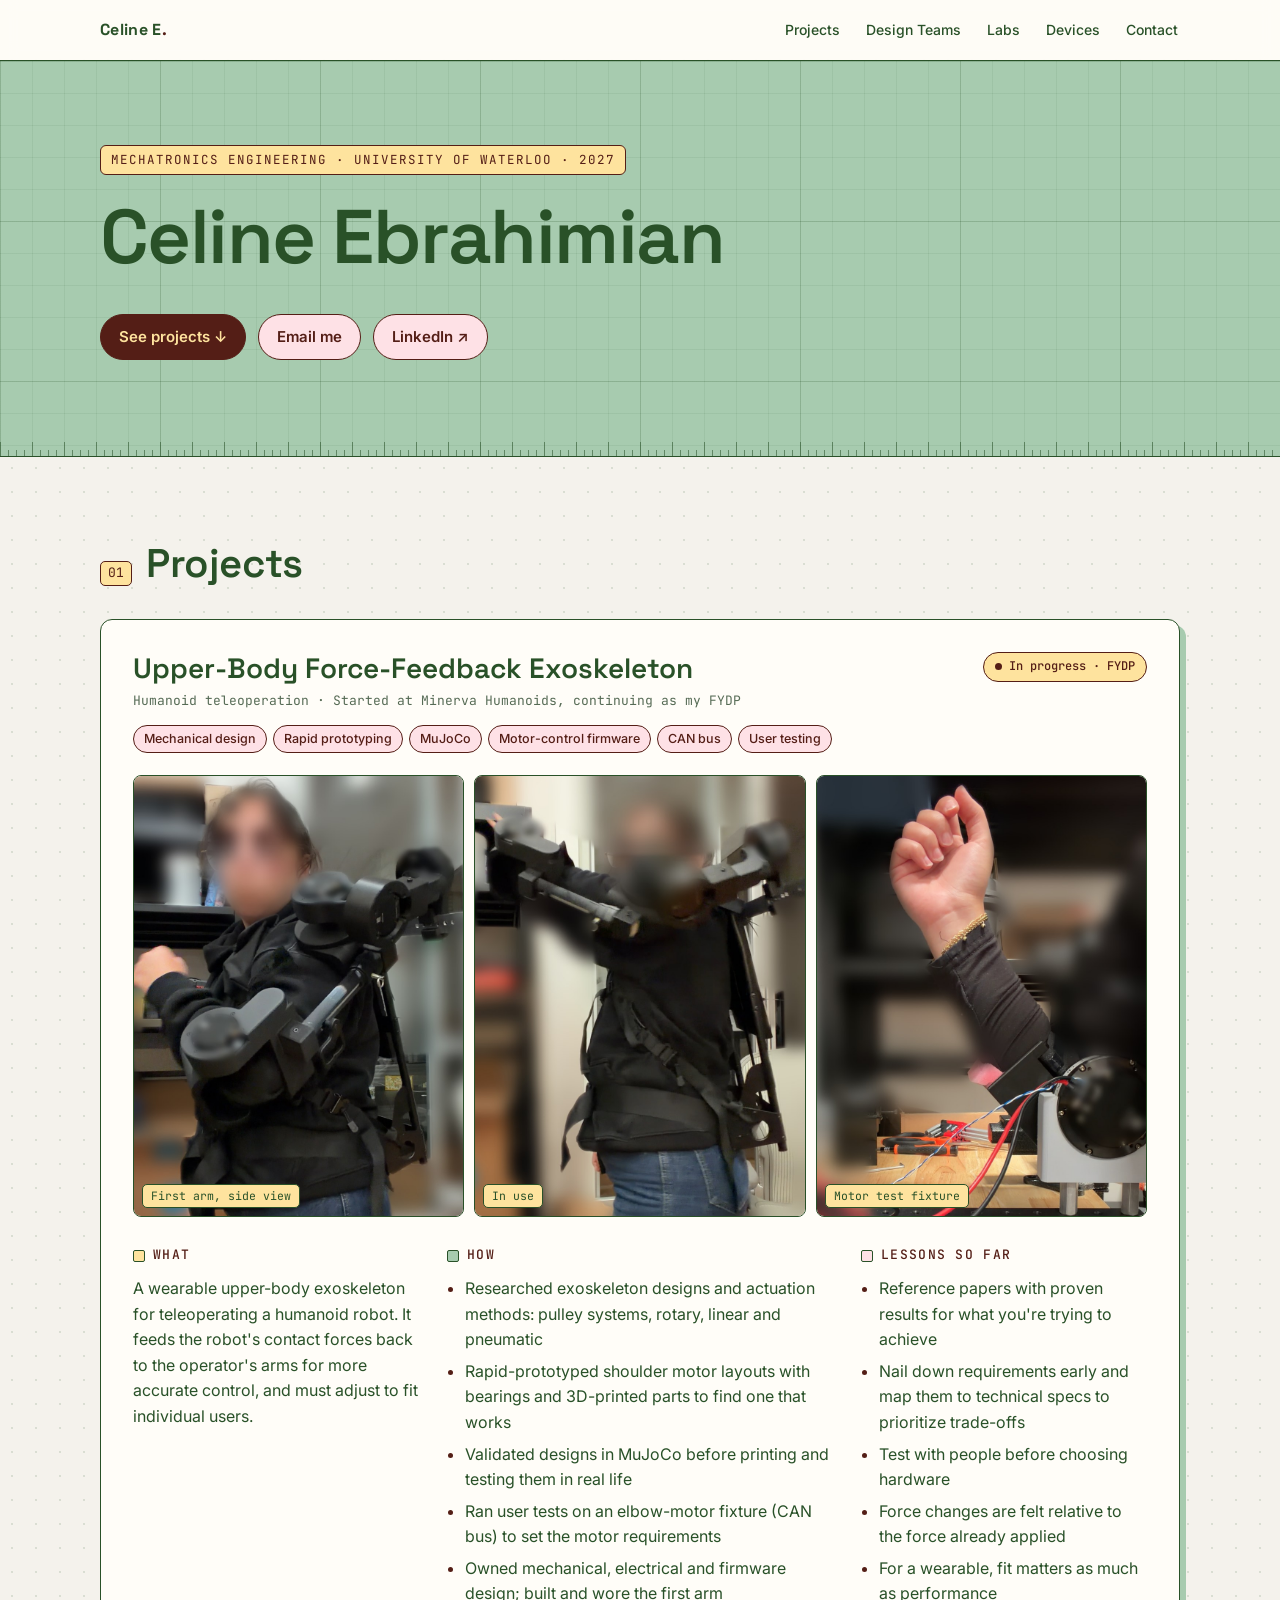
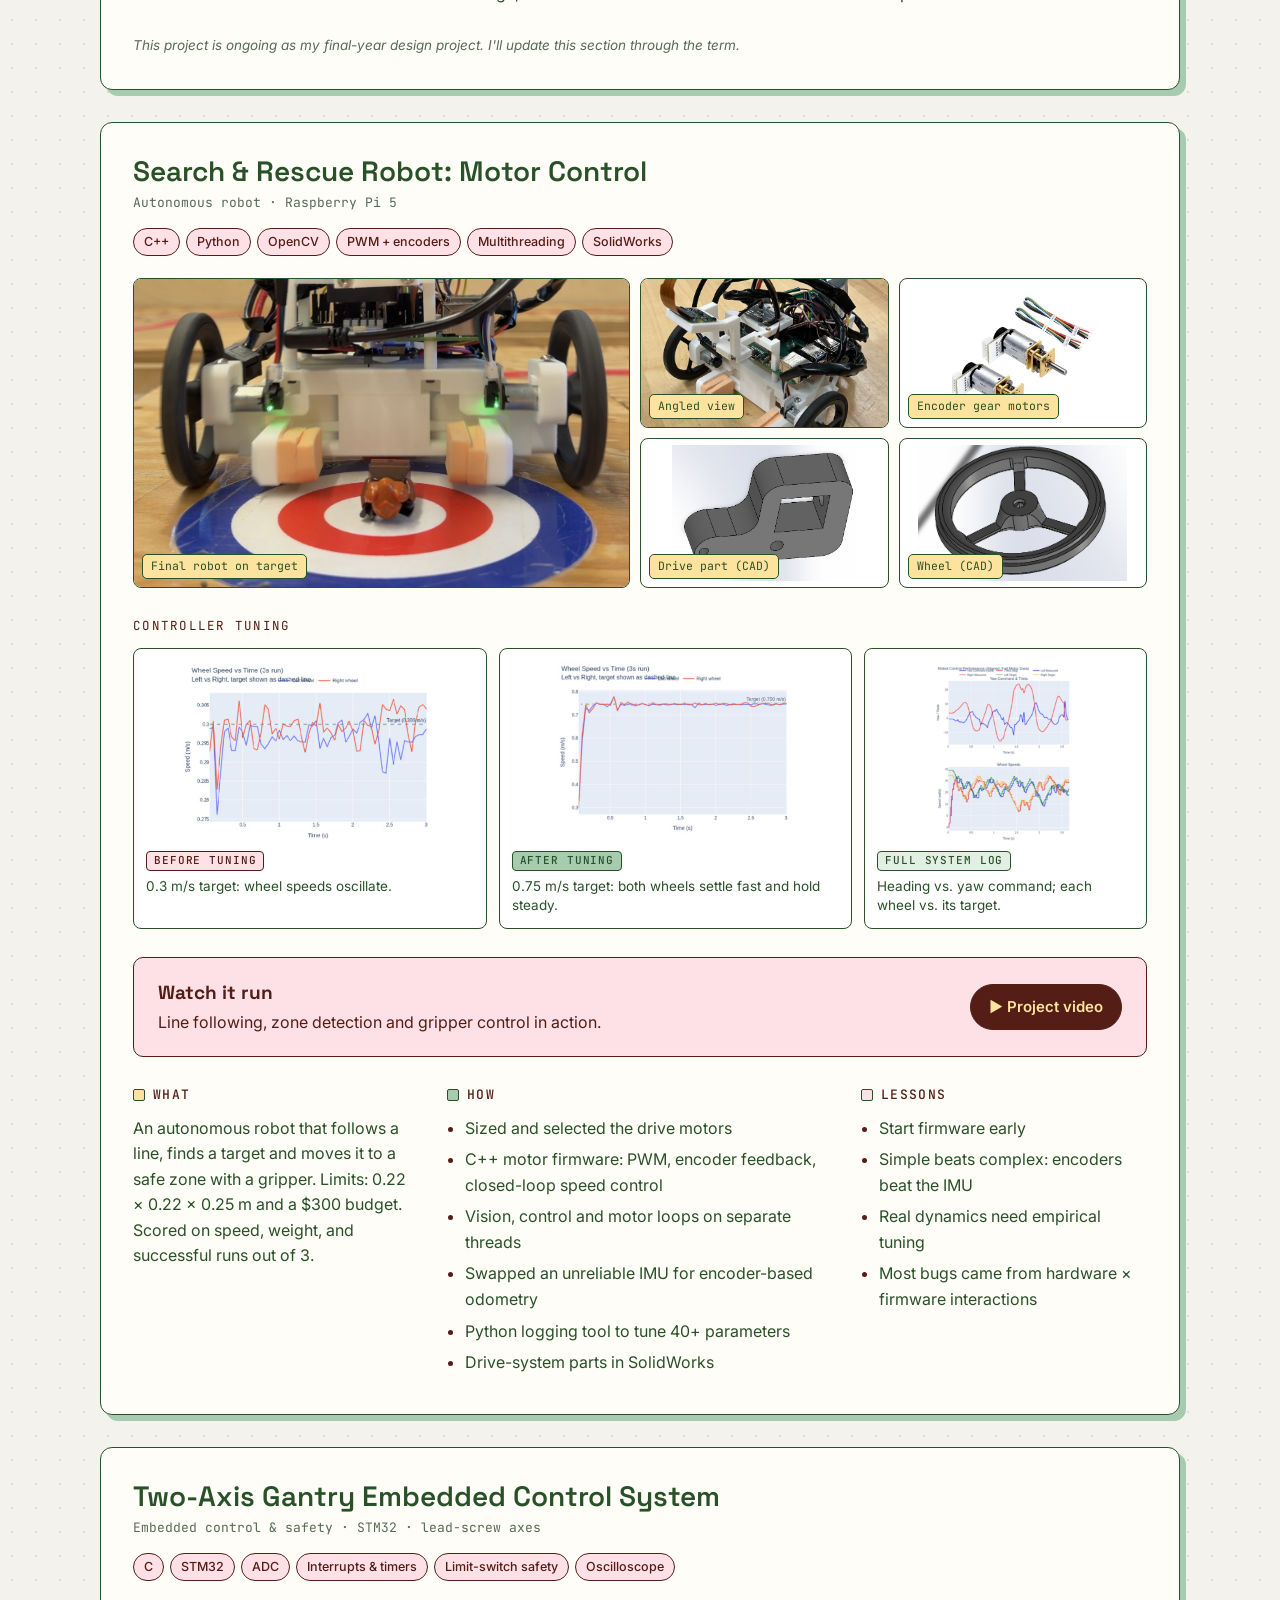
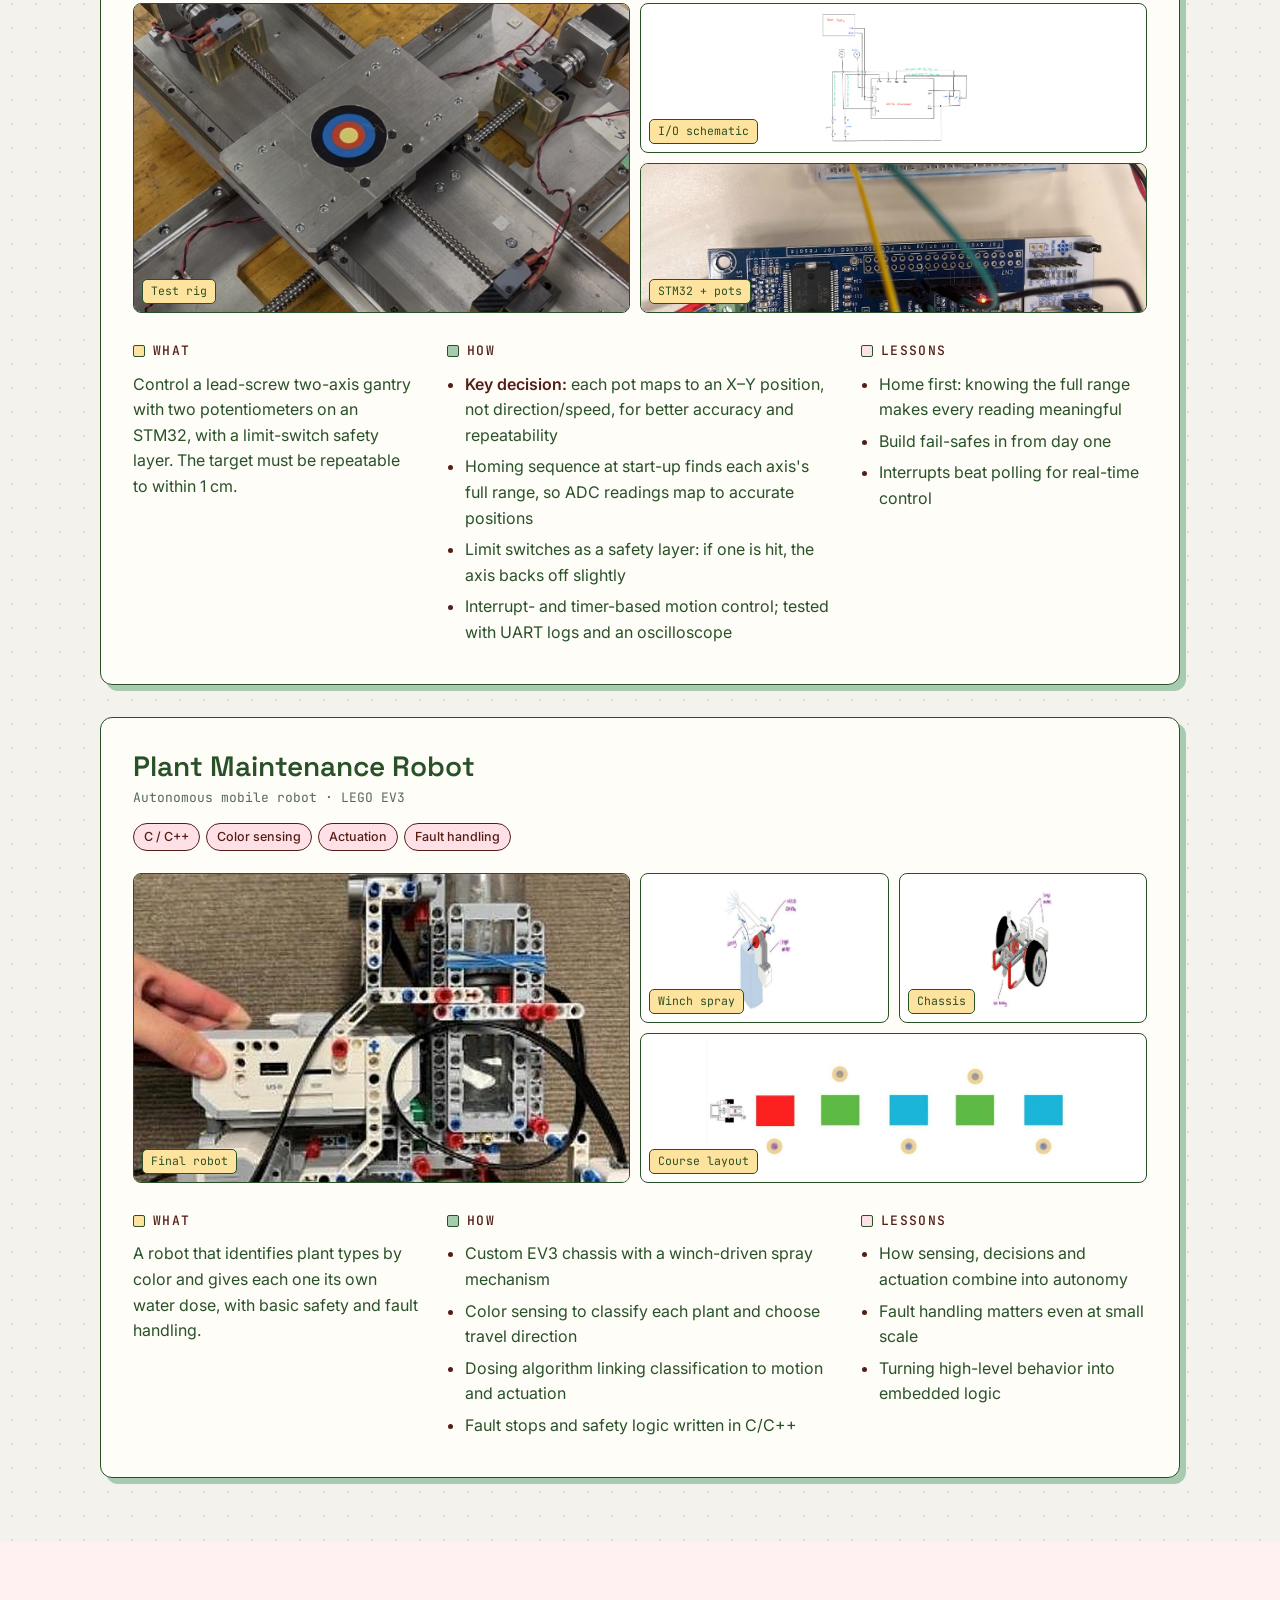
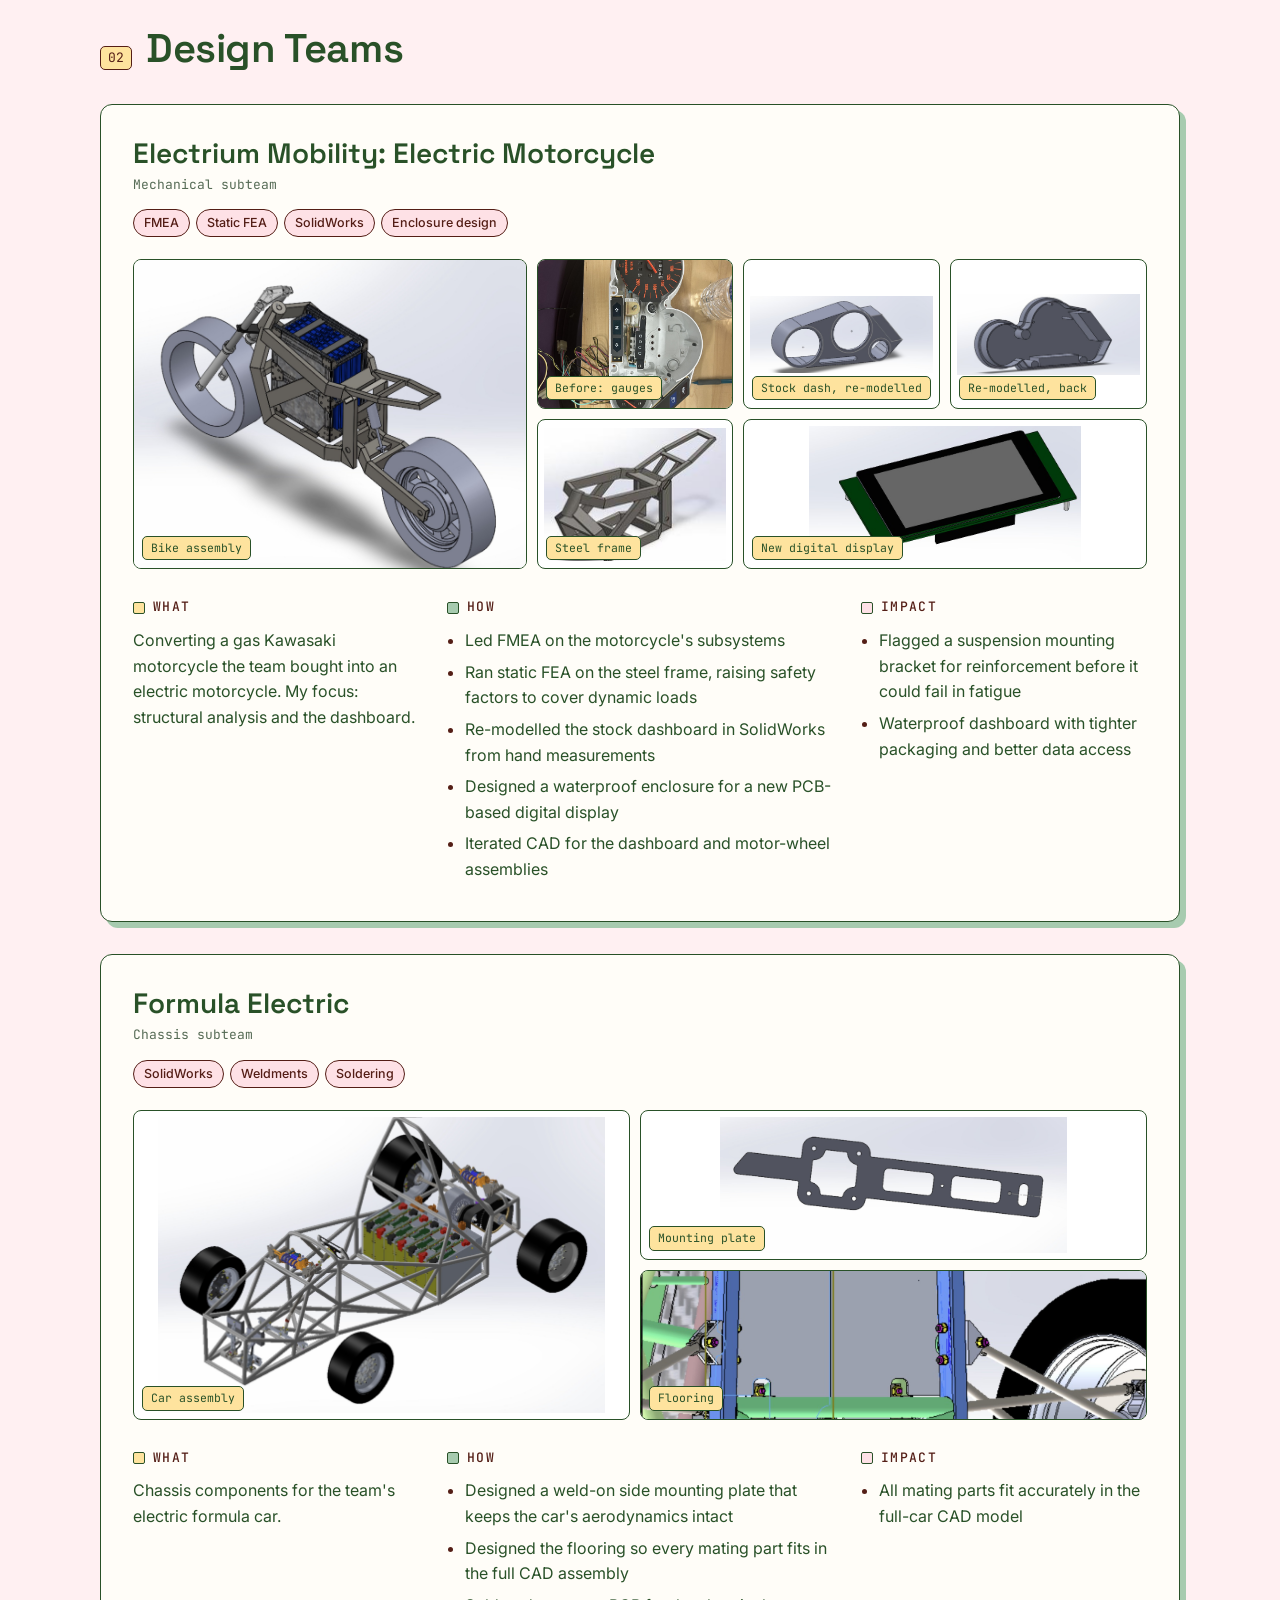
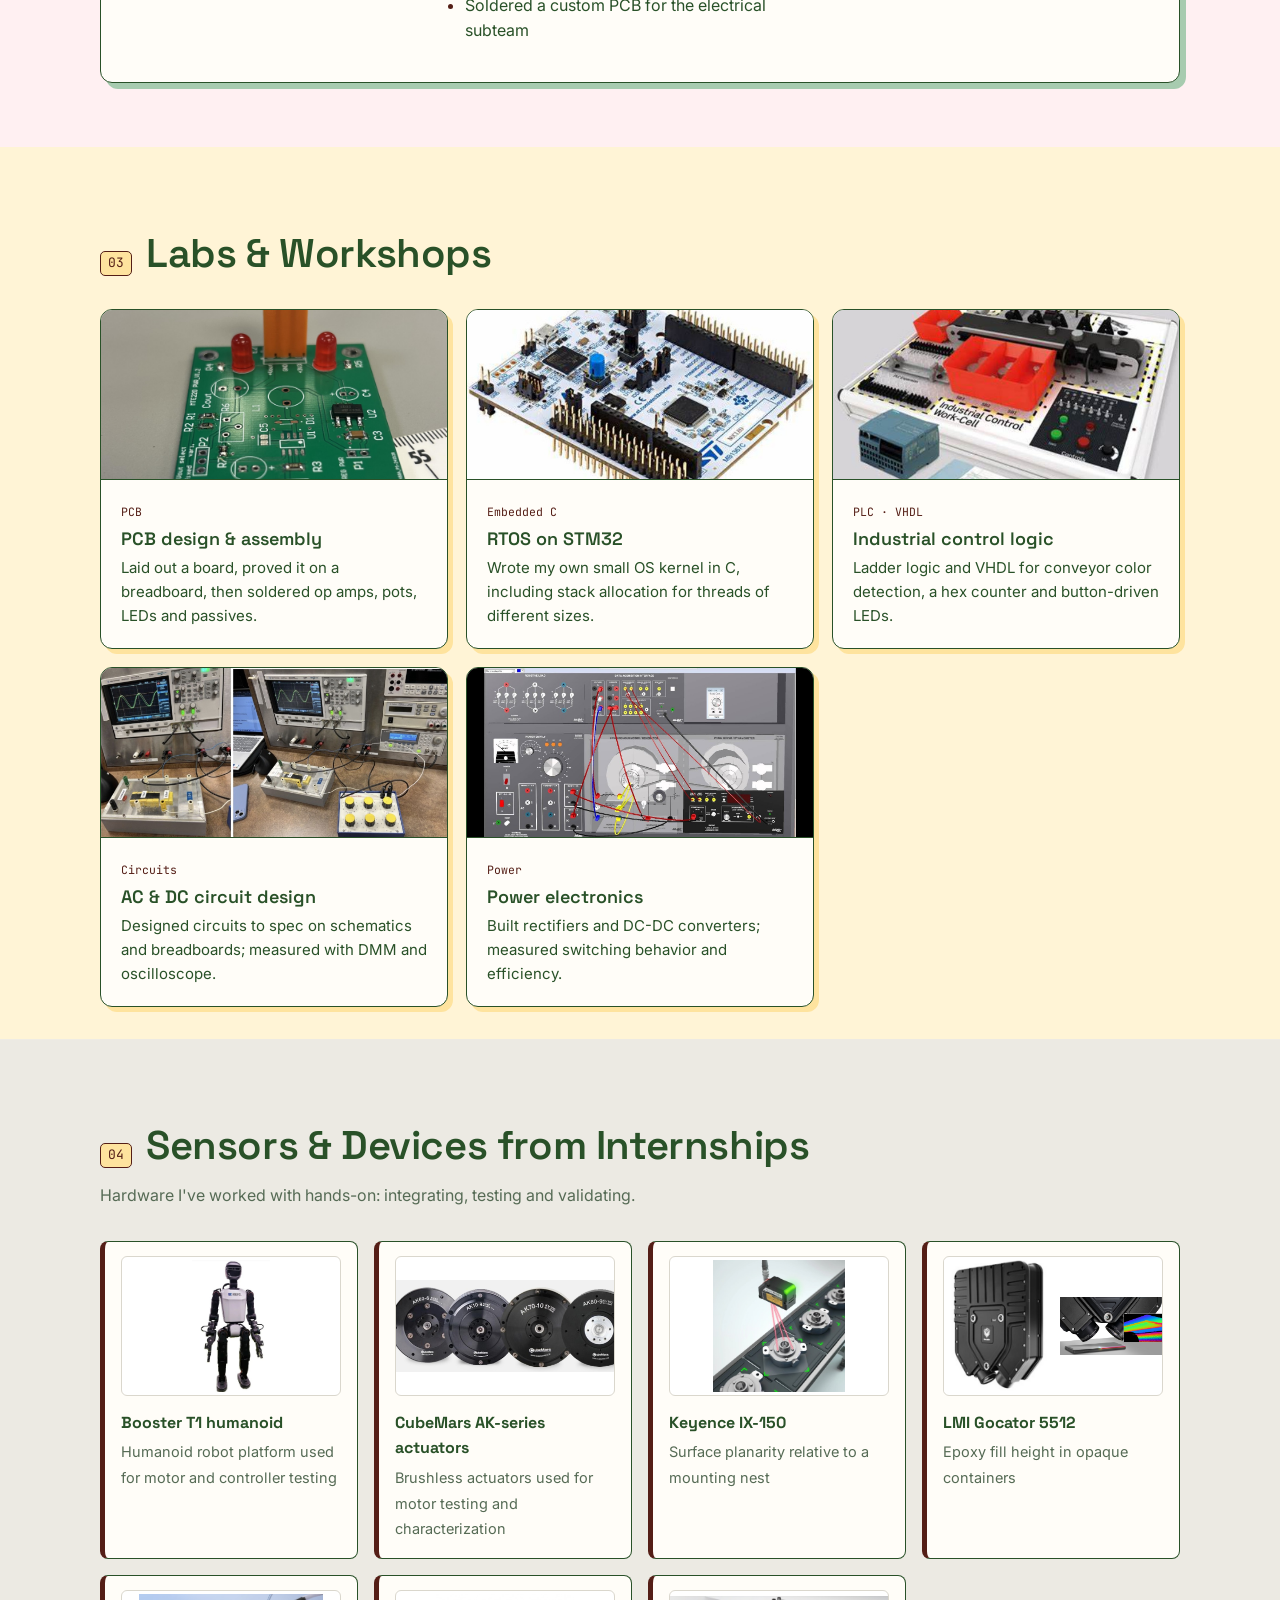
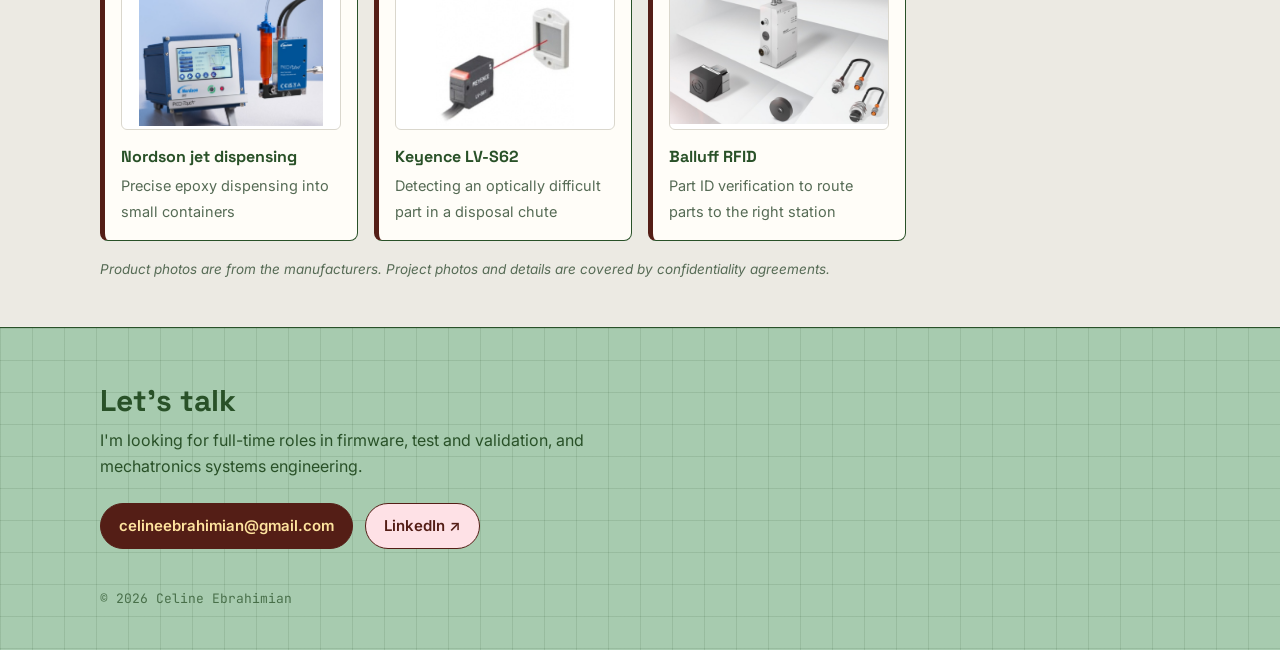
==== commit c7525546: "Add files via upload fixed S&R robot controller tuning pic" ====
--- a/index.html
+++ b/index.html
@@ -273,14 +273,14 @@
 
       <p class="sub-head">Controller tuning</p>
       <div class="plots">
-        <figure class="before"><img src="images/sr-plot-before.jpg" alt="Wheel speed versus time before tuning, with both wheels oscillating" loading="lazy"><figcaption><b>Before tuning</b>Wheel speeds oscillate.</figcaption></figure>
-        <figure class="after"><img src="images/sr-plot-after.jpg" alt="Wheel speed versus time after tuning, with both wheels settling to a steady speed" loading="lazy"><figcaption><b>After tuning</b>Both wheels settle fast and hold steady.</figcaption></figure>
+        <figure class="before"><img src="images/sr-plot-before.jpg" alt="Wheel speed versus time before tuning at a 0.3 m/s target, with both wheels oscillating" loading="lazy"><figcaption><b>Before tuning</b>0.3 m/s target: wheel speeds oscillate.</figcaption></figure>
+        <figure class="after"><img src="images/sr-plot-after.jpg" alt="Wheel speed versus time after tuning at a 0.75 m/s target, with both wheels settling onto the target" loading="lazy"><figcaption><b>After tuning</b>0.75 m/s target: both wheels settle fast and hold steady.</figcaption></figure>
         <figure><img src="images/sr-plot-system.jpg" alt="Full system log showing yaw command versus heading and wheel speeds versus targets" loading="lazy"><figcaption><b>Full system log</b>Heading vs. yaw command; each wheel vs. its target.</figcaption></figure>
       </div>
 
       <div class="video-cta">
         <div><strong>Watch it run</strong><p>Line following, zone detection and gripper control in action.</p></div>
-        <a class="btn primary" href="PASTE_YOUTUBE_LINK_HERE" target="_blank" rel="noopener">▶ Project video</a>
+        <a class="btn primary" href="https://www.youtube.com/watch?v=KuxWpHWcA80" target="_blank" rel="noopener">▶ Project video</a>
       </div>
 
       <div class="whw">
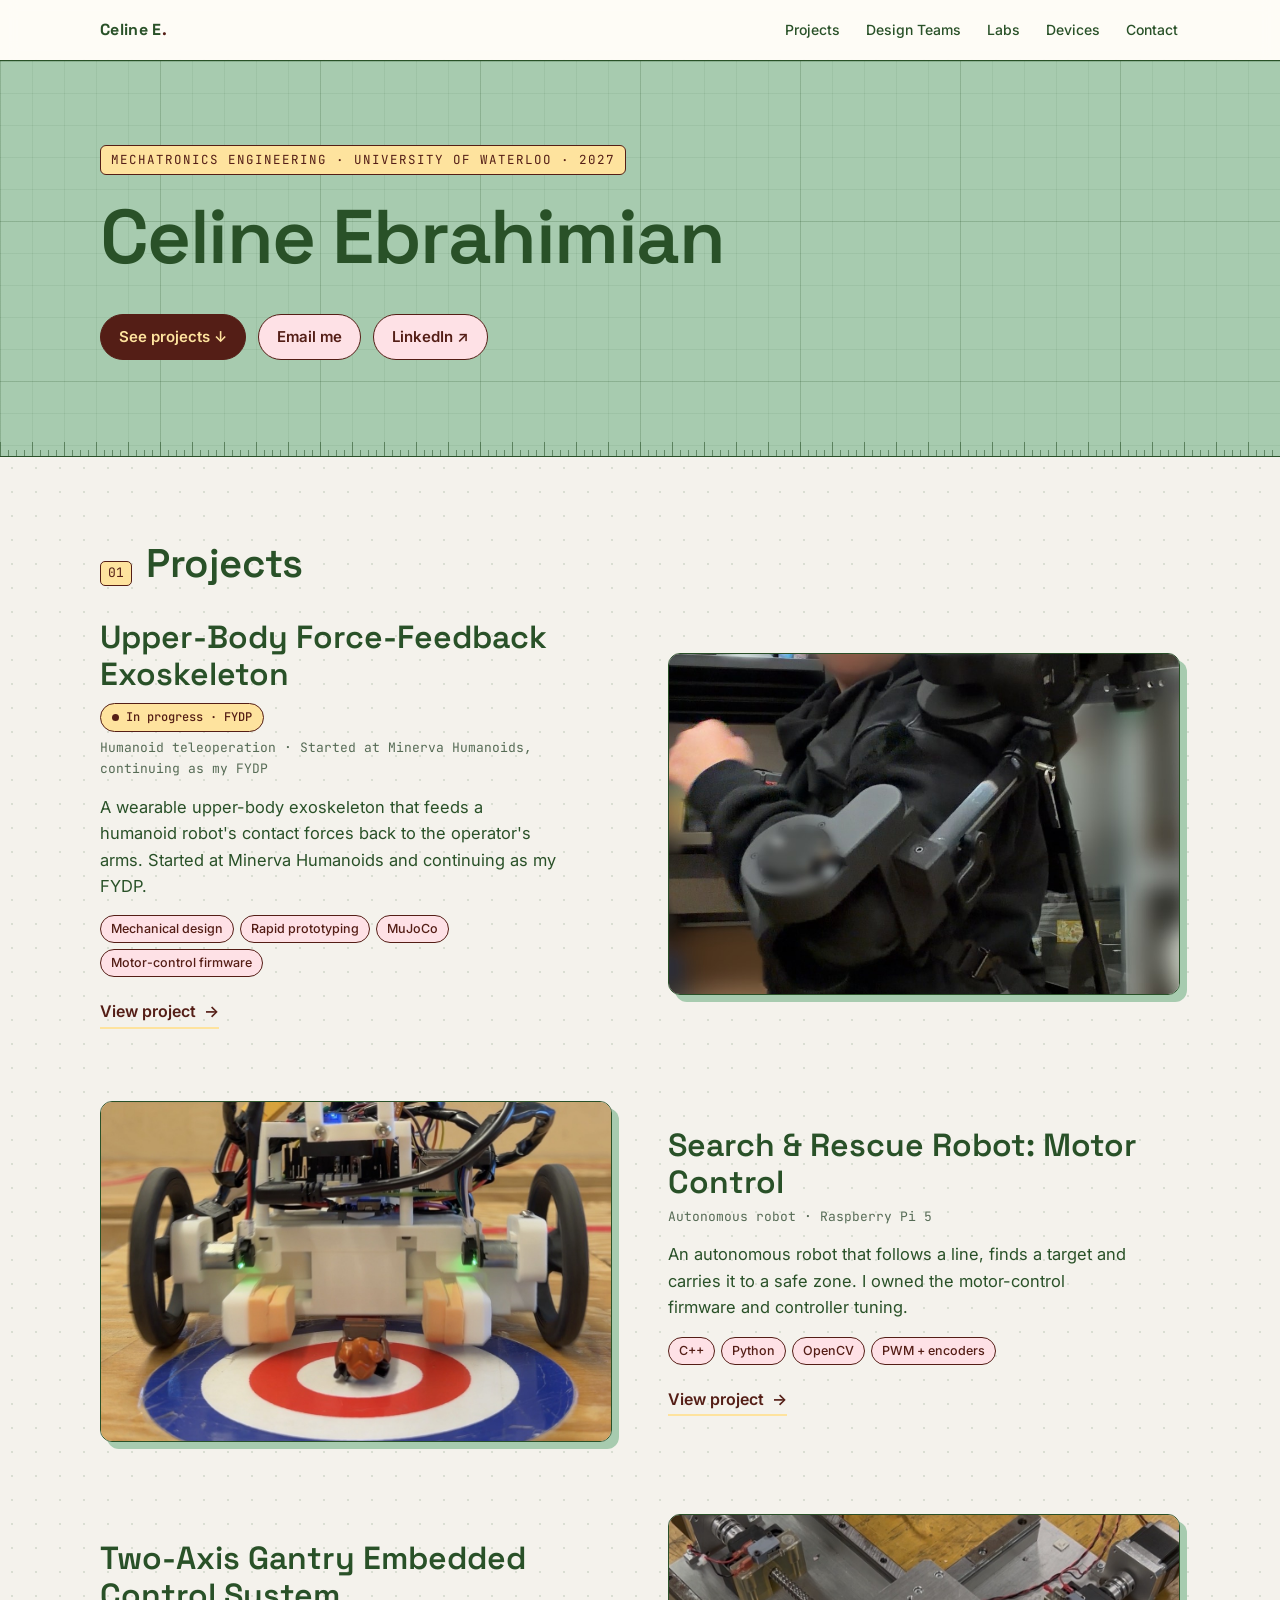
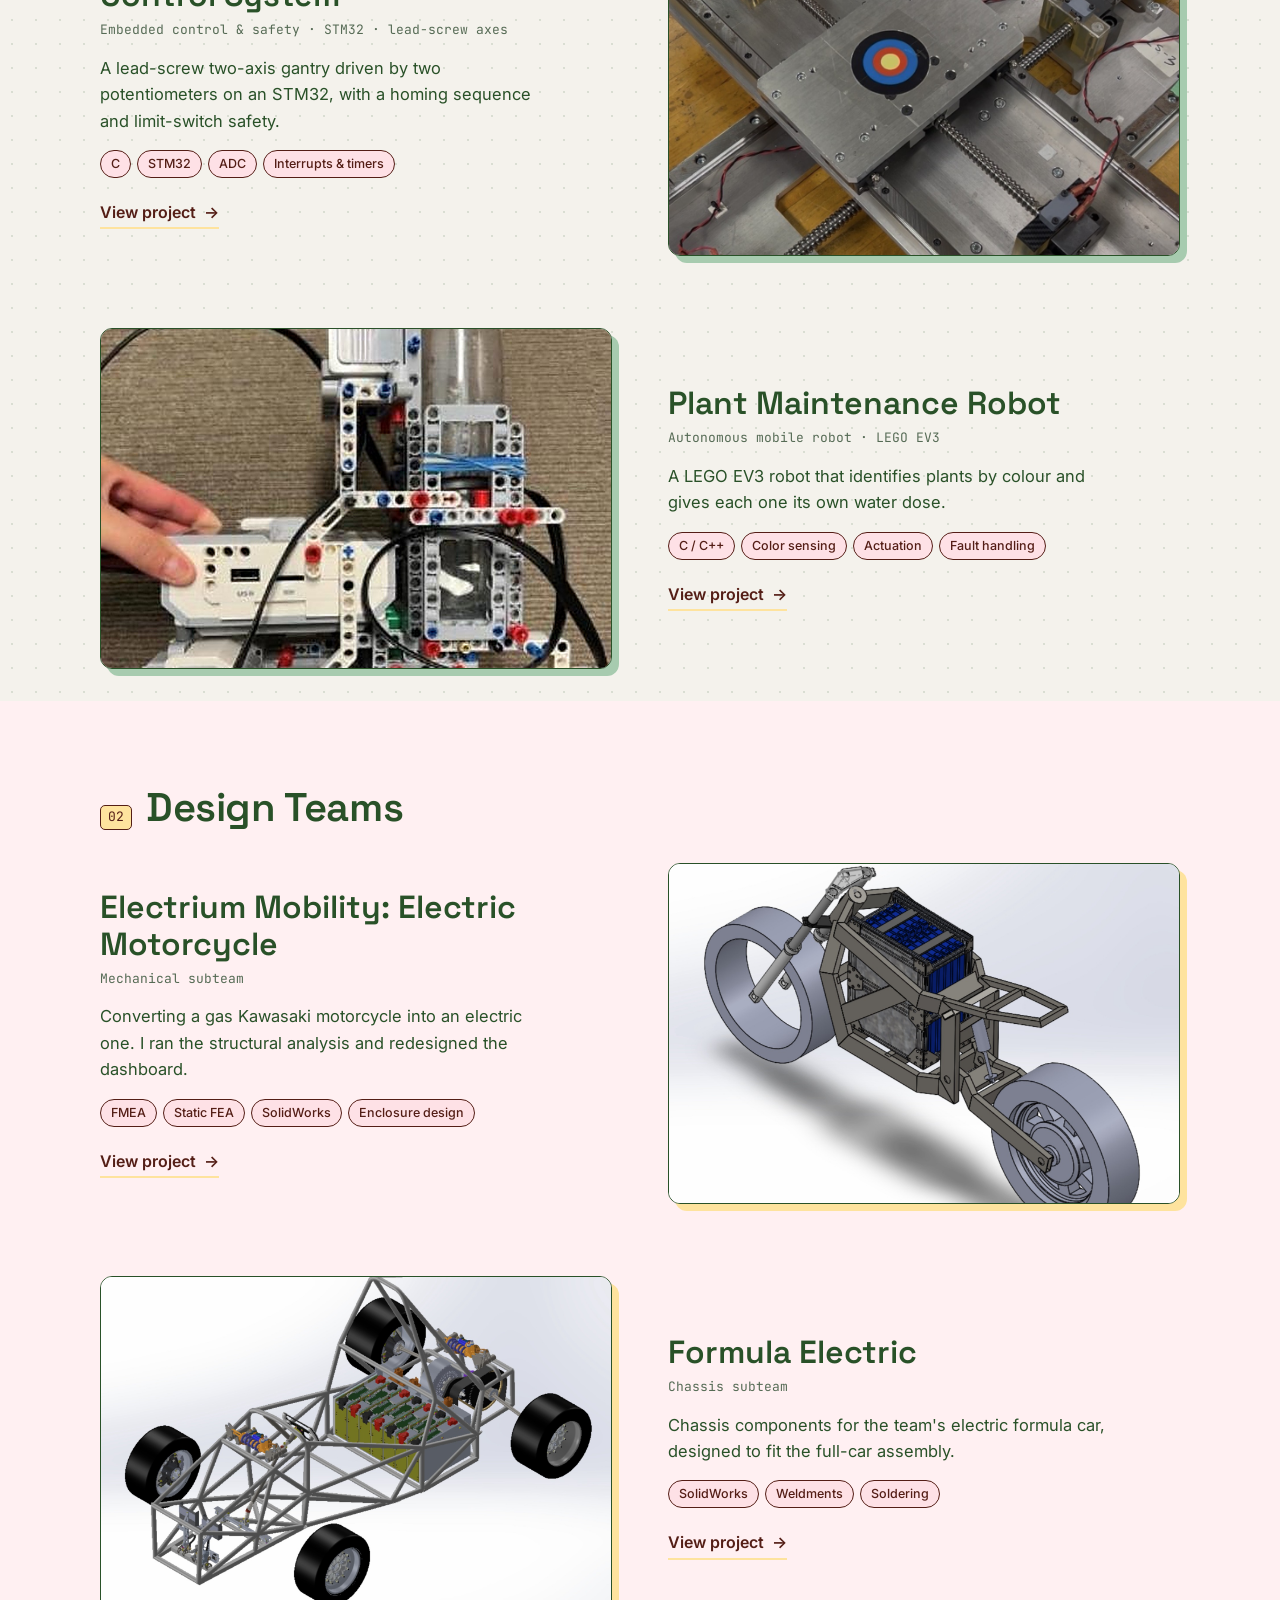
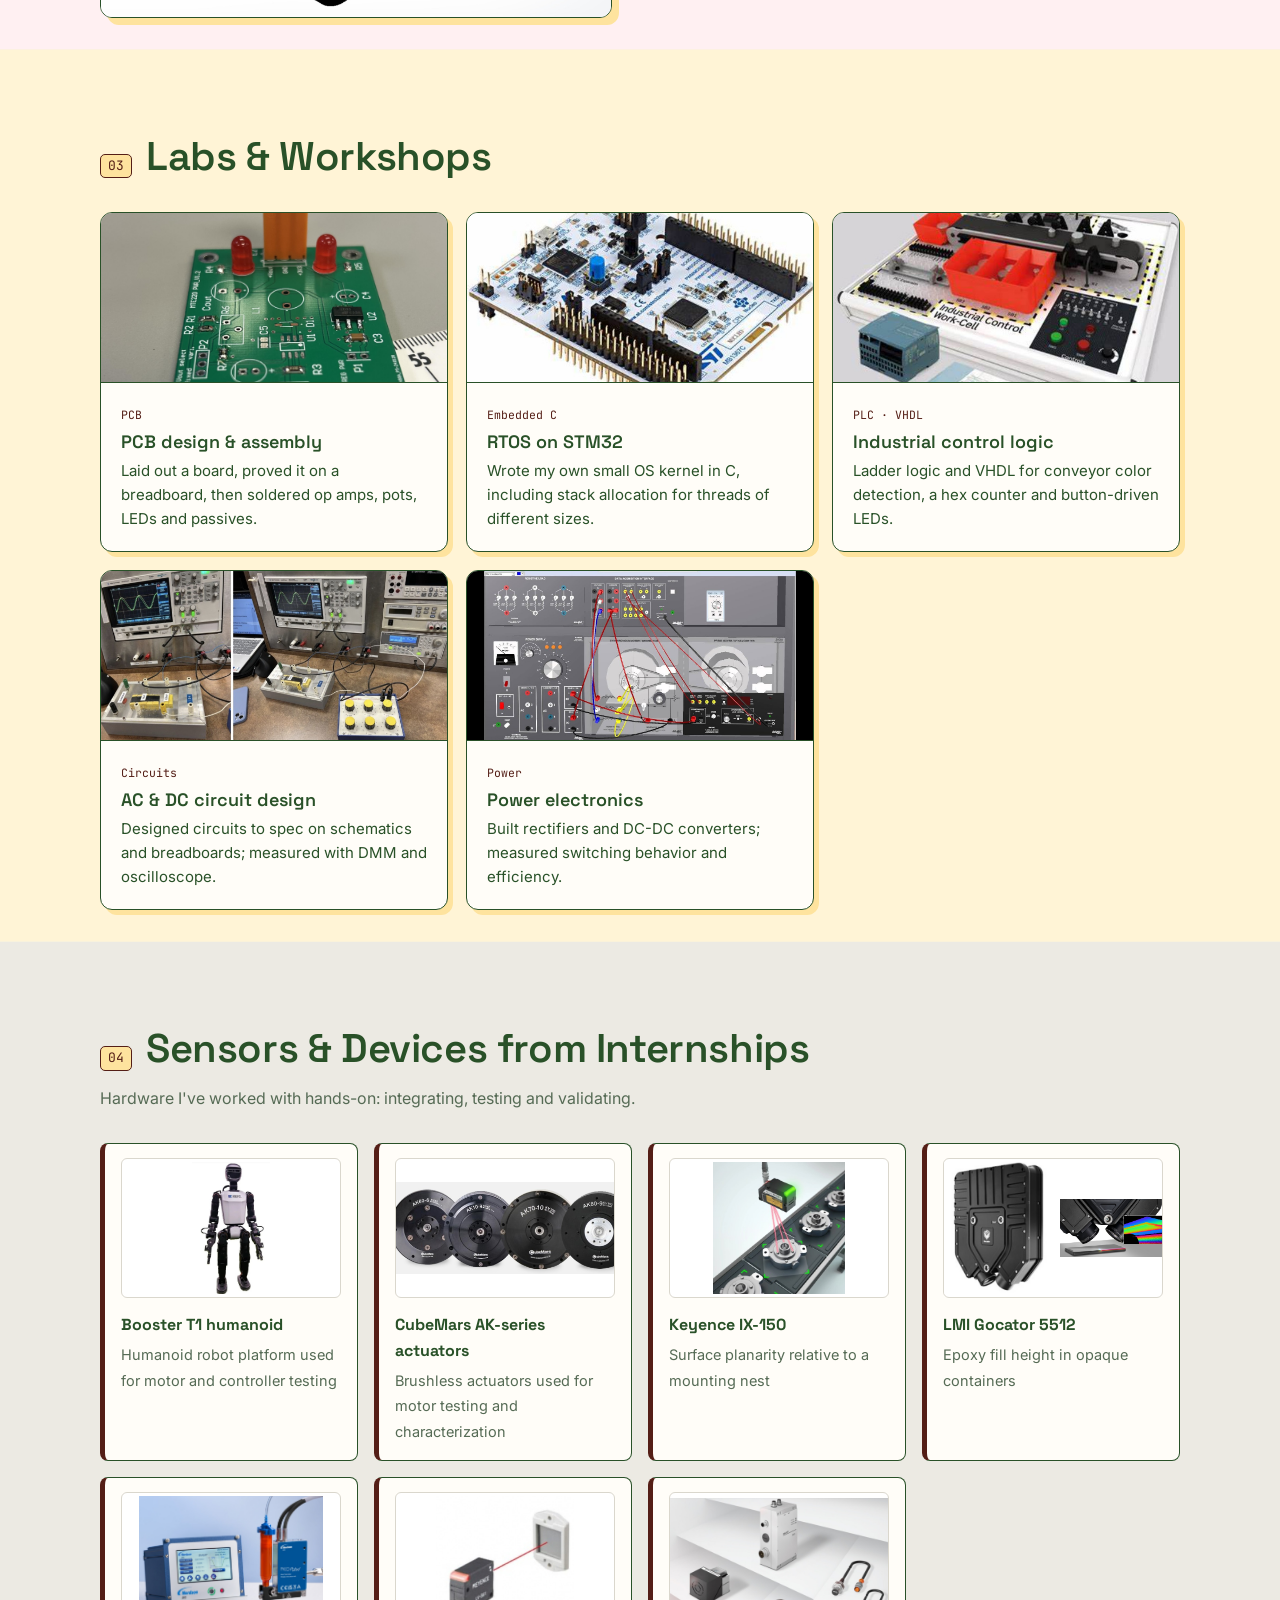
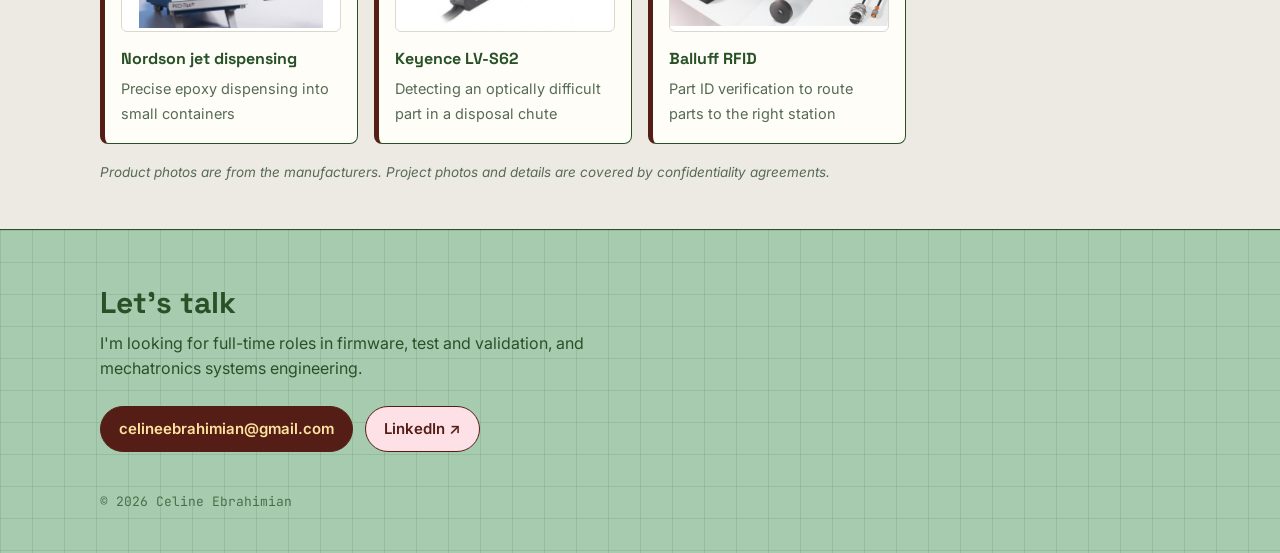
==== commit 7aed4b6b: "Add files via upload New layout with project pages" ====
--- a/index.html
+++ b/index.html
@@ -9,172 +9,7 @@
 <link rel="preconnect" href="https://fonts.googleapis.com">
 <link rel="preconnect" href="https://fonts.gstatic.com" crossorigin>
 <link href="https://fonts.googleapis.com/css2?family=Space+Grotesk:wght@400;500;600;700&family=Inter:wght@400;500;600&family=JetBrains+Mono:wght@400;500&display=swap" rel="stylesheet">
-<style>
-  :root{
-    /* Celine's palette */
-    --butter:#FEE39E; --blush:#FEE1E6; --sage:#A7CBAF; --stone:#DAD7CD;
-    --burgundy:#541E16; --green:#295128;
-    /* tints & roles */
-    --page:#F4F2EC;            /* stone, lightened */
-    --paper:#FFFDF8;           /* card surface */
-    --butter-soft:#FFF4D6; --blush-soft:#FFF0F2; --sage-soft:#E3EFE5;
-    --ink:var(--green); --accent:var(--burgundy);
-    --muted:#566B55;           /* green-grey for secondary text */
-    --line:var(--green);
-    --radius:12px; --max:1120px;
-  }
-  *{box-sizing:border-box}
-  html{scroll-behavior:smooth}
-  ::selection{background:var(--butter);color:var(--burgundy)}
-  body{margin:0;color:var(--ink);font:16px/1.6 Inter,system-ui,sans-serif;-webkit-font-smoothing:antialiased;
-       background-color:var(--page);
-       background-image:radial-gradient(rgba(41,81,40,.13) 1px,transparent 1.2px);background-size:24px 24px}
-  img{max-width:100%;display:block}
-  a{color:inherit}
-  h1,h2,h3{font-family:"Space Grotesk",sans-serif;line-height:1.15;margin:0;color:var(--green)}
-  .wrap{max-width:var(--max);margin:0 auto;padding:0 20px}
-  .mono{font-family:"JetBrains Mono",monospace}
-
-  /* nav */
-  nav{position:sticky;top:0;z-index:20;background:rgba(255,253,248,.9);backdrop-filter:blur(8px);color:var(--green);border-bottom:1.5px solid var(--green)}
-  nav .wrap{display:flex;align-items:center;justify-content:space-between;height:60px;gap:16px}
-  .mark{font-family:"Space Grotesk";font-weight:700;text-decoration:none;letter-spacing:.02em;color:var(--green)}
-  .mark span{color:var(--burgundy)}
-  nav ul{display:flex;gap:22px;list-style:none;margin:0;padding:0;font-size:14px;font-weight:500}
-  nav ul a{text-decoration:none;padding:4px 2px;border-bottom:2px solid transparent}
-  nav ul a:hover{color:var(--burgundy);border-bottom-color:var(--butter)}
-  nav ul a.active{color:var(--burgundy);border-bottom-color:var(--burgundy)}
-  section,footer{scroll-margin-top:60px}
-  @media (max-width:720px){
-    nav .wrap{gap:14px}
-    .mark{flex:none}
-    nav ul{gap:16px;font-size:13px;overflow-x:auto;scrollbar-width:none;white-space:nowrap;padding:8px 14px 8px 8px;-webkit-mask-image:linear-gradient(90deg,transparent 0,#000 10px,#000 calc(100% - 18px),transparent);mask-image:linear-gradient(90deg,transparent 0,#000 10px,#000 calc(100% - 18px),transparent)}
-    nav ul::-webkit-scrollbar{display:none}
-  }
-
-  /* hero: sage graph paper */
-  header.hero{background-color:var(--sage);color:var(--green);padding:84px 0 96px;position:relative;overflow:hidden;border-bottom:1.5px solid var(--green)}
-  header.hero::before{content:"";position:absolute;inset:0;pointer-events:none;
-    background-image:
-      linear-gradient(rgba(41,81,40,.16) 1px,transparent 1px),
-      linear-gradient(90deg,rgba(41,81,40,.16) 1px,transparent 1px),
-      linear-gradient(rgba(41,81,40,.07) 1px,transparent 1px),
-      linear-gradient(90deg,rgba(41,81,40,.07) 1px,transparent 1px);
-    background-size:160px 160px,160px 160px,32px 32px,32px 32px}
-  /* ruler ticks along the bottom edge */
-  header.hero::after{content:"";position:absolute;left:0;right:0;bottom:0;height:14px;pointer-events:none;
-    background-image:repeating-linear-gradient(90deg,var(--green) 0 1.5px,transparent 1.5px 32px),repeating-linear-gradient(90deg,var(--green) 0 1px,transparent 1px 8px);
-    background-size:100% 14px,100% 6px;background-position:0 100%,0 100%;background-repeat:no-repeat;opacity:.55}
-  .hero .wrap{position:relative;z-index:1}
-  .eyebrow{display:inline-block;font-family:"JetBrains Mono";font-size:12.5px;color:var(--burgundy);letter-spacing:.08em;text-transform:uppercase;background:var(--butter);border:1.5px solid var(--burgundy);padding:4px 10px;border-radius:6px}
-  .hero h1{font-size:clamp(40px,7vw,76px);font-weight:600;margin:18px 0 34px;letter-spacing:-.02em;color:var(--green)}
-  .btns{display:flex;flex-wrap:wrap;gap:12px}
-  .btn{display:inline-flex;align-items:center;gap:8px;padding:10px 18px;border-radius:999px;font-weight:600;font-size:15px;text-decoration:none;border:1.5px solid var(--burgundy);transition:transform .15s,box-shadow .15s}
-  .btn:hover{transform:translate(-1px,-1px);box-shadow:3px 3px 0 var(--burgundy)}
-  .btn.primary{background:var(--burgundy);color:var(--butter)}
-  .btn.primary:hover{box-shadow:3px 3px 0 var(--green)}
-  .btn.ghost{background:var(--blush);color:var(--burgundy)}
-  .btn.dark{background:var(--green);color:var(--butter);border-color:var(--green)}
-
-  /* sections (full-width colour bands) */
-  section{padding:84px 0 32px}
-  section.band{box-shadow:0 0 0 100vmax var(--band);clip-path:inset(0 -100vmax);background:var(--band)}
-  #teams{--band:var(--blush-soft)} #labs{--band:var(--butter-soft)} #coop{--band:#ECEAE3}
-  .sec-head{display:flex;align-items:baseline;gap:14px;margin-bottom:32px}
-  .sec-head .num{font-family:"JetBrains Mono";color:var(--burgundy);font-size:13px;background:var(--butter);border:1.5px solid var(--burgundy);border-radius:5px;padding:1px 7px}
-  .sec-head h2{font-size:clamp(28px,4vw,40px);font-weight:600;letter-spacing:-.01em}
-  .sec-sub{color:var(--muted);margin:-18px 0 32px;max-width:640px}
-
-  /* project card */
-  .project{background:var(--paper);border:1.5px solid var(--green);border-radius:var(--radius);padding:32px;margin-bottom:32px;box-shadow:6px 6px 0 var(--sage)}
-  .p-top{display:flex;flex-wrap:wrap;justify-content:space-between;gap:12px 24px;align-items:flex-start;margin-bottom:22px}
-  .project h3{font-size:clamp(22px,3vw,28px);font-weight:600}
-  .p-meta{font-family:"JetBrains Mono";font-size:13px;color:var(--muted);margin-top:6px}
-  .tags{display:flex;flex-wrap:wrap;gap:6px;margin-top:14px}
-  .tags span{font-size:12.5px;font-weight:500;padding:3px 10px;border-radius:999px;background:var(--blush);color:var(--burgundy);border:1px solid var(--burgundy)}
-
-  .gallery{display:grid;grid-template-columns:2fr 1fr 1fr;grid-auto-rows:150px;gap:10px;margin-bottom:28px}
-  .gallery figure{margin:0;border-radius:8px;overflow:hidden;background:#fff;border:1.5px solid var(--green);cursor:zoom-in;position:relative}
-  .gallery figure:first-child{grid-row:span 2}
-  .gallery img{width:100%;height:100%;object-fit:cover;transition:transform .3s}
-  .gallery figure.contain img{object-fit:contain;padding:6px}
-  .gallery figure:hover img{transform:scale(1.03)}
-  .gallery figcaption{position:absolute;left:8px;bottom:8px;font-size:11.5px;font-family:"JetBrains Mono";background:var(--butter);color:var(--green);border:1px solid var(--green);padding:2px 8px;border-radius:5px}
-  @media (max-width:720px){.gallery{grid-template-columns:1fr 1fr;grid-auto-rows:130px}.gallery figure:first-child{grid-column:span 2;grid-row:span 2}}
-  /* portrait gallery (three tall photos side by side) */
-  .gallery.portrait{grid-template-columns:repeat(3,1fr);grid-auto-rows:auto}
-  .gallery.portrait figure{aspect-ratio:3/4}
-  .gallery.portrait figure:first-child{grid-row:auto}
-  @media (max-width:720px){.gallery.portrait{grid-template-columns:1fr 1fr}.gallery.portrait figure:first-child{grid-column:span 2;grid-row:auto}}
-  /* 4-column gallery: big image + 3 small columns */
-  .gallery.wide4{grid-template-columns:2fr 1fr 1fr 1fr}
-  @media (max-width:720px){.gallery.wide4{grid-template-columns:1fr 1fr}}
-
-  .status{display:inline-flex;align-items:center;gap:7px;font-family:"JetBrains Mono";font-size:12px;font-weight:500;padding:4px 11px;border-radius:999px;background:var(--butter);color:var(--burgundy);border:1.5px solid var(--burgundy);white-space:nowrap}
-  .status::before{content:"";width:7px;height:7px;border-radius:50%;background:var(--burgundy);animation:blink 1.6s steps(2,start) infinite}
-  @keyframes blink{to{visibility:hidden}}
-  @media (prefers-reduced-motion:reduce){.status::before{animation:none}}
-  .update-note{font-size:13.5px;color:var(--muted);font-style:italic;margin:22px 0 0}
-
-  .whw{display:grid;grid-template-columns:1fr 1.35fr 1fr;gap:28px}
-  @media (max-width:900px){.whw{grid-template-columns:1fr}}
-  .whw h4{font-family:"JetBrains Mono";font-size:13px;font-weight:500;letter-spacing:.1em;text-transform:uppercase;margin:0 0 10px;display:flex;align-items:center;gap:8px;color:var(--burgundy)}
-  .whw h4::before{content:"";width:10px;height:10px;border-radius:2px;background:var(--c);border:1.5px solid var(--green)}
-  .whw .what{--c:var(--butter)} .whw .how{--c:var(--sage)} .whw .why{--c:var(--blush)}
-  .whw p{margin:0;color:var(--green)}
-  .whw ul{margin:0;padding-left:18px;color:var(--green)}
-  .whw li{margin-bottom:6px}
-  .whw li::marker{color:var(--burgundy)}
-  .whw li b{color:var(--burgundy);font-weight:600}
-
-  .video-cta{display:flex;flex-wrap:wrap;align-items:center;justify-content:space-between;gap:16px;background:var(--blush);color:var(--burgundy);border:1.5px solid var(--burgundy);border-radius:10px;padding:20px 24px;margin-bottom:28px}
-  .video-cta p{margin:0;color:var(--burgundy);max-width:520px}
-  .video-cta strong{font-family:"Space Grotesk";font-size:19px;color:var(--burgundy);display:block;margin-bottom:2px}
-
-  /* tuning plots */
-  .sub-head{font-family:"JetBrains Mono";font-size:12.5px;letter-spacing:.1em;text-transform:uppercase;color:var(--burgundy);margin:0 0 12px}
-  .plots{display:grid;grid-template-columns:1fr 1fr .8fr;gap:12px;margin-bottom:28px}
-  .plots figure{margin:0;background:#fff;border:1.5px solid var(--green);border-radius:8px;padding:12px;display:flex;flex-direction:column}
-  .plots img{width:100%;height:180px;object-fit:contain;cursor:zoom-in}
-  .plots figcaption{font-size:13.5px;color:var(--green);margin-top:10px;line-height:1.45}
-  .plots figcaption b{display:table;font-family:"JetBrains Mono";font-size:11px;font-weight:500;letter-spacing:.08em;text-transform:uppercase;margin-bottom:6px;padding:1px 7px;border-radius:4px;border:1px solid var(--green);background:var(--sage-soft);color:var(--green)}
-  .plots .before b{background:var(--blush);color:var(--burgundy);border-color:var(--burgundy)}
-  .plots .after b{background:var(--sage);color:var(--green)}
-  @media (max-width:720px){.plots{grid-template-columns:1fr}}
-
-  /* labs */
-  .grid-cards{display:grid;grid-template-columns:repeat(auto-fill,minmax(280px,1fr));gap:18px}
-  .card{background:var(--paper);border:1.5px solid var(--green);border-radius:var(--radius);overflow:hidden;display:flex;flex-direction:column;box-shadow:5px 5px 0 var(--butter)}
-  .card img{height:170px;width:100%;object-fit:cover;cursor:zoom-in;border-bottom:1.5px solid var(--green);background:#fff}
-  .card .body{padding:18px 20px 20px}
-  .card h3{font-size:18px;font-weight:600;margin-bottom:6px}
-  .card p{margin:0;color:var(--green);font-size:15px}
-  .card .pill{display:inline-block;font-family:"JetBrains Mono";font-size:11.5px;color:var(--burgundy);margin-bottom:8px}
-
-  /* sensors & devices */
-  .sensors{display:grid;grid-template-columns:repeat(auto-fill,minmax(210px,1fr));gap:16px}
-  .sensor{background:var(--paper);border:1.5px solid var(--green);border-left:5px solid var(--burgundy);border-radius:8px;padding:14px 16px 16px}
-  .sensor .ph{height:140px;background:#fff;border:1px solid var(--stone);border-radius:6px;margin:0 0 14px;display:flex;gap:6px;align-items:center;justify-content:center;overflow:hidden}
-  .sensor .ph img{max-height:132px;max-width:100%;object-fit:contain;cursor:zoom-in}
-  .sensor .ph img + img{max-width:48%}
-  .sensor .from{display:inline-block;font-family:"JetBrains Mono";font-size:11px;color:var(--burgundy);background:var(--blush);border:1px solid var(--burgundy);border-radius:4px;padding:0 6px;margin-bottom:6px}
-  .sensor b{font-family:"Space Grotesk";display:block;font-size:16px;margin-bottom:4px;color:var(--green)}
-  .sensor span:not(.from){font-size:14.5px;color:var(--muted)}
-  .note{font-size:13.5px;color:var(--muted);margin-top:18px;font-style:italic}
-
-  /* footer: sage graph paper again */
-  footer{margin-top:0;background-color:var(--sage);color:var(--green);padding:56px 0 40px;position:relative;border-top:1.5px solid var(--green);
-    background-image:linear-gradient(rgba(41,81,40,.12) 1px,transparent 1px),linear-gradient(90deg,rgba(41,81,40,.12) 1px,transparent 1px);background-size:32px 32px}
-  footer h2{color:var(--green);font-size:30px;margin-bottom:10px}
-  footer p{margin:0 0 24px;max-width:520px}
-  footer small{display:block;margin-top:40px;opacity:.75;font-size:13px;font-family:"JetBrains Mono"}
-
-  /* lightbox */
-  dialog{border:0;padding:0;background:transparent;max-width:92vw;max-height:90vh}
-  dialog::backdrop{background:rgba(41,81,40,.82)}
-  dialog img{max-width:92vw;max-height:86vh;border-radius:8px;background:#fff;border:2px solid var(--butter)}
-  dialog button{position:fixed;top:16px;right:20px;background:var(--butter);color:var(--burgundy);border:1.5px solid var(--burgundy);border-radius:999px;width:40px;height:40px;font-size:22px;cursor:pointer}
-</style>
+<link rel="stylesheet" href="styles.css">
 </head>
 <body>
 
@@ -182,11 +17,11 @@
   <div class="wrap">
     <a class="mark" href="#top">Celine E<span>.</span></a>
     <ul>
-      <li><a href="#projects">Projects</a></li>
-      <li><a href="#teams">Design Teams</a></li>
-      <li><a href="#labs">Labs</a></li>
-      <li><a href="#coop">Devices</a></li>
-      <li><a href="#contact">Contact</a></li>
+      <li><a href="#projects" data-sec="projects">Projects</a></li>
+      <li><a href="#teams" data-sec="teams">Design Teams</a></li>
+      <li><a href="#labs" data-sec="labs">Labs</a></li>
+      <li><a href="#coop" data-sec="coop">Devices</a></li>
+      <li><a href="#contact" data-sec="contact">Contact</a></li>
     </ul>
   </div>
 </nav>
@@ -208,268 +43,75 @@
   <!-- ============ PROJECTS ============ -->
   <section id="projects">
     <div class="sec-head"><span class="num">01</span><h2>Projects</h2></div>
-
-    <!-- Exoskeleton (in progress, FYDP) -->
-    <article class="project" id="exoskeleton">
-      <div class="p-top">
-        <div>
-          <h3>Upper-Body Force-Feedback Exoskeleton</h3>
+    <div class="features">
+      <a class="feature" href="projects/exoskeleton.html">
+        <div class="f-img"><img src="images/exo-side.jpg" alt="Upper-Body Force-Feedback Exoskeleton" loading="lazy" style="object-position:center 58%"></div>
+        <div class="f-text">
+          <div class="f-title-row"><h3>Upper-Body Force-Feedback Exoskeleton</h3><span class="status">In progress · FYDP</span></div>
           <div class="p-meta">Humanoid teleoperation · Started at Minerva Humanoids, continuing as my FYDP</div>
-          <div class="tags"><span>Mechanical design</span><span>Rapid prototyping</span><span>MuJoCo</span><span>Motor-control firmware</span><span>CAN bus</span><span>User testing</span></div>
+          <p class="f-sum">A wearable upper-body exoskeleton that feeds a humanoid robot's contact forces back to the operator's arms. Started at Minerva Humanoids and continuing as my FYDP.</p>
+          <div class="tags"><span>Mechanical design</span><span>Rapid prototyping</span><span>MuJoCo</span><span>Motor-control firmware</span></div>
+          <span class="f-more">View project <i>→</i></span>
         </div>
-        <span class="status">In progress · FYDP</span>
-      </div>
-      <div class="gallery portrait">
-        <figure><img src="images/exo-side.jpg" alt="Wearing the single-arm exoskeleton prototype, side view showing shoulder and elbow joints and the backpack frame" loading="lazy"><figcaption>First arm, side view</figcaption></figure>
-        <figure><img src="images/exo-raised.jpg" alt="Wearing the exoskeleton with arms raised forward" loading="lazy"><figcaption>In use</figcaption></figure>
-        <figure><img src="images/exo-fixture.jpg" alt="Arm resting in the elbow-motor test fixture used for user testing" loading="lazy"><figcaption>Motor test fixture</figcaption></figure>
-      </div>
-      <div class="whw">
-        <div class="what">
-          <h4>What</h4>
-          <p>A wearable upper-body exoskeleton for teleoperating a humanoid robot. It feeds the robot's contact forces back to the operator's arms for more accurate control, and must adjust to fit individual users.</p>
+      </a>
+      <a class="feature" href="projects/search-and-rescue-robot.html">
+        <div class="f-img"><img src="images/sr-robot.jpg" alt="Search &amp; Rescue Robot: Motor Control" loading="lazy" style="object-position:center 80%"></div>
+        <div class="f-text">
+          <div class="f-title-row"><h3>Search &amp; Rescue Robot: Motor Control</h3></div>
+          <div class="p-meta">Autonomous robot · Raspberry Pi 5</div>
+          <p class="f-sum">An autonomous robot that follows a line, finds a target and carries it to a safe zone. I owned the motor-control firmware and controller tuning.</p>
+          <div class="tags"><span>C++</span><span>Python</span><span>OpenCV</span><span>PWM + encoders</span></div>
+          <span class="f-more">View project <i>→</i></span>
         </div>
-        <div class="how">
-          <h4>How</h4>
-          <ul>
-            <li>Researched exoskeleton designs and actuation methods: pulley systems, rotary, linear and pneumatic</li>
-            <li>Rapid-prototyped shoulder motor layouts with bearings and 3D-printed parts to find one that works</li>
-            <li>Validated designs in MuJoCo before printing and testing them in real life</li>
-            <li>Ran user tests on an elbow-motor fixture (CAN bus) to set the motor requirements</li>
-            <li>Owned mechanical, electrical and firmware design; built and wore the first arm</li>
-          </ul>
+      </a>
+      <a class="feature" href="projects/two-axis-gantry.html">
+        <div class="f-img"><img src="images/gantry-rig.jpg" alt="Two-Axis Gantry Embedded Control System" loading="lazy" style="object-position:center"></div>
+        <div class="f-text">
+          <div class="f-title-row"><h3>Two-Axis Gantry Embedded Control System</h3></div>
+          <div class="p-meta">Embedded control &amp; safety · STM32 · lead-screw axes</div>
+          <p class="f-sum">A lead-screw two-axis gantry driven by two potentiometers on an STM32, with a homing sequence and limit-switch safety.</p>
+          <div class="tags"><span>C</span><span>STM32</span><span>ADC</span><span>Interrupts &amp; timers</span></div>
+          <span class="f-more">View project <i>→</i></span>
         </div>
-        <div class="why">
-          <h4>Lessons so far</h4>
-          <ul>
-            <li>Reference papers with proven results for what you're trying to achieve</li>
-            <li>Nail down requirements early and map them to technical specs to prioritize trade-offs</li>
-            <li>Test with people before choosing hardware</li>
-            <li>Force changes are felt relative to the force already applied</li>
-            <li>For a wearable, fit matters as much as performance</li>
-          </ul>
+      </a>
+      <a class="feature" href="projects/plant-maintenance-robot.html">
+        <div class="f-img"><img src="images/plant-robot.jpg" alt="Plant Maintenance Robot" loading="lazy" style="object-position:center 40%"></div>
+        <div class="f-text">
+          <div class="f-title-row"><h3>Plant Maintenance Robot</h3></div>
+          <div class="p-meta">Autonomous mobile robot · LEGO EV3</div>
+          <p class="f-sum">A LEGO EV3 robot that identifies plants by colour and gives each one its own water dose.</p>
+          <div class="tags"><span>C / C++</span><span>Color sensing</span><span>Actuation</span><span>Fault handling</span></div>
+          <span class="f-more">View project <i>→</i></span>
         </div>
-      </div>
-      <p class="update-note">This project is ongoing as my final-year design project. I'll update this section through the term.</p>
-    </article>
-
-    <!-- Search & Rescue Robot -->
-    <article class="project">
-      <div class="p-top">
-        <div>
-          <h3>Search &amp; Rescue Robot: Motor Control</h3>
-          <div class="p-meta">Autonomous robot · Raspberry Pi 5</div>
-          <div class="tags"><span>C++</span><span>Python</span><span>OpenCV</span><span>PWM + encoders</span><span>Multithreading</span><span>SolidWorks</span></div>
-        </div>
-      </div>
-
-      <div class="gallery">
-        <figure><img src="images/sr-robot.jpg" alt="Search and rescue robot stopped on the target zone" loading="lazy" style="object-position:center 85%"><figcaption>Final robot on target</figcaption></figure>
-        <figure><img src="images/sr-robot-2.jpg" alt="Search and rescue robot, angled view" loading="lazy"><figcaption>Angled view</figcaption></figure>
-        <figure class="contain"><img src="images/sr-motors.jpg" alt="Gear motors with encoder cables" loading="lazy"><figcaption>Encoder gear motors</figcaption></figure>
-        <figure class="contain"><img src="images/sr-bracket.jpg" alt="Drive-system bracket in SolidWorks" loading="lazy"><figcaption>Drive part (CAD)</figcaption></figure>
-        <figure class="contain"><img src="images/sr-wheel.jpg" alt="Wheel designed in SolidWorks" loading="lazy"><figcaption>Wheel (CAD)</figcaption></figure>
-      </div>
-
-      <p class="sub-head">Controller tuning</p>
-      <div class="plots">
-        <figure class="before"><img src="images/sr-plot-before.jpg" alt="Wheel speed versus time before tuning at a 0.3 m/s target, with both wheels oscillating" loading="lazy"><figcaption><b>Before tuning</b>0.3 m/s target: wheel speeds oscillate.</figcaption></figure>
-        <figure class="after"><img src="images/sr-plot-after.jpg" alt="Wheel speed versus time after tuning at a 0.75 m/s target, with both wheels settling onto the target" loading="lazy"><figcaption><b>After tuning</b>0.75 m/s target: both wheels settle fast and hold steady.</figcaption></figure>
-        <figure><img src="images/sr-plot-system.jpg" alt="Full system log showing yaw command versus heading and wheel speeds versus targets" loading="lazy"><figcaption><b>Full system log</b>Heading vs. yaw command; each wheel vs. its target.</figcaption></figure>
-      </div>
-
-      <div class="video-cta">
-        <div><strong>Watch it run</strong><p>Line following, zone detection and gripper control in action.</p></div>
-        <a class="btn primary" href="https://www.youtube.com/watch?v=KuxWpHWcA80" target="_blank" rel="noopener">▶ Project video</a>
-      </div>
-
-      <div class="whw">
-        <div class="what">
-          <h4>What</h4>
-          <p>An autonomous robot that follows a line, finds a target and moves it to a safe zone with a gripper. Limits: 0.22 × 0.22 × 0.25 m and a $300 budget. Scored on speed, weight, and successful runs out of 3.</p>
-        </div>
-        <div class="how">
-          <h4>How</h4>
-          <ul>
-            <li>Sized and selected the drive motors</li>
-            <li>C++ motor firmware: PWM, encoder feedback, closed-loop speed control</li>
-            <li>Vision, control and motor loops on separate threads</li>
-            <li>Swapped an unreliable IMU for encoder-based odometry</li>
-            <li>Python logging tool to tune 40+ parameters</li>
-            <li>Drive-system parts in SolidWorks</li>
-          </ul>
-        </div>
-        <div class="why">
-          <h4>Lessons</h4>
-          <ul>
-            <li>Start firmware early</li>
-            <li>Simple beats complex: encoders beat the IMU</li>
-            <li>Real dynamics need empirical tuning</li>
-            <li>Most bugs came from hardware × firmware interactions</li>
-          </ul>
-        </div>
-      </div>
-    </article>
-
-    <!-- Gantry -->
-    <article class="project">
-      <div class="p-top">
-        <div>
-          <h3>Two-Axis Gantry Embedded Control System</h3>
-          <div class="p-meta">Embedded control &amp; safety · STM32 · lead-screw axes</div>
-          <div class="tags"><span>C</span><span>STM32</span><span>ADC</span><span>Interrupts &amp; timers</span><span>Limit-switch safety</span><span>Oscilloscope</span></div>
-        </div>
-      </div>
-      <div class="gallery">
-        <figure><img src="images/gantry-rig.jpg" alt="Two-axis gantry test rig with target plate" loading="lazy"><figcaption>Test rig</figcaption></figure>
-        <figure class="contain" style="grid-column:span 2"><img src="images/gantry-schematic.jpg" alt="Hand-drawn I/O schematic for the STM32 controller" loading="lazy"><figcaption>I/O schematic</figcaption></figure>
-        <figure style="grid-column:span 2"><img src="images/gantry-board.jpg" alt="STM32 board wired to breadboard with potentiometer" loading="lazy"><figcaption>STM32 + pots</figcaption></figure>
-      </div>
-      <div class="whw">
-        <div class="what">
-          <h4>What</h4>
-          <p>Control a lead-screw two-axis gantry with two potentiometers on an STM32, with a limit-switch safety layer. The target must be repeatable to within 1 cm.</p>
-        </div>
-        <div class="how">
-          <h4>How</h4>
-          <ul>
-            <li><b>Key decision:</b> each pot maps to an X–Y position, not direction/speed, for better accuracy and repeatability</li>
-            <li>Homing sequence at start-up finds each axis's full range, so ADC readings map to accurate positions</li>
-            <li>Limit switches as a safety layer: if one is hit, the axis backs off slightly</li>
-            <li>Interrupt- and timer-based motion control; tested with UART logs and an oscilloscope</li>
-          </ul>
-        </div>
-        <div class="why">
-          <h4>Lessons</h4>
-          <ul>
-            <li>Home first: knowing the full range makes every reading meaningful</li>
-            <li>Build fail-safes in from day one</li>
-            <li>Interrupts beat polling for real-time control</li>
-          </ul>
-        </div>
-      </div>
-    </article>
-
-    <!-- Plant robot -->
-    <article class="project">
-      <div class="p-top">
-        <div>
-          <h3>Plant Maintenance Robot</h3>
-          <div class="p-meta">Autonomous mobile robot · LEGO EV3</div>
-          <div class="tags"><span>C / C++</span><span>Color sensing</span><span>Actuation</span><span>Fault handling</span></div>
-        </div>
-      </div>
-      <div class="gallery">
-        <figure><img src="images/plant-robot.jpg" alt="EV3 plant maintenance robot with water reservoir" loading="lazy"><figcaption>Final robot</figcaption></figure>
-        <figure class="contain"><img src="images/plant-winch-sketch.jpg" alt="Sketch of winch-driven spray mechanism" loading="lazy"><figcaption>Winch spray</figcaption></figure>
-        <figure class="contain"><img src="images/plant-chassis-sketch.jpg" alt="Sketch of custom chassis" loading="lazy"><figcaption>Chassis</figcaption></figure>
-        <figure class="contain" style="grid-column:span 2"><img src="images/plant-course.jpg" alt="Course layout with colored plant markers" loading="lazy"><figcaption>Course layout</figcaption></figure>
-      </div>
-      <div class="whw">
-        <div class="what">
-          <h4>What</h4>
-          <p>A robot that identifies plant types by color and gives each one its own water dose, with basic safety and fault handling.</p>
-        </div>
-        <div class="how">
-          <h4>How</h4>
-          <ul>
-            <li>Custom EV3 chassis with a winch-driven spray mechanism</li>
-            <li>Color sensing to classify each plant and choose travel direction</li>
-            <li>Dosing algorithm linking classification to motion and actuation</li>
-            <li>Fault stops and safety logic written in C/C++</li>
-          </ul>
-        </div>
-        <div class="why">
-          <h4>Lessons</h4>
-          <ul>
-            <li>How sensing, decisions and actuation combine into autonomy</li>
-            <li>Fault handling matters even at small scale</li>
-            <li>Turning high-level behavior into embedded logic</li>
-          </ul>
-        </div>
-      </div>
-    </article>
+      </a>
+    </div>
   </section>
 
   <!-- ============ DESIGN TEAMS ============ -->
   <section id="teams" class="band">
     <div class="sec-head"><span class="num">02</span><h2>Design Teams</h2></div>
-
-    <article class="project">
-      <div class="p-top">
-        <div>
-          <h3>Electrium Mobility: Electric Motorcycle</h3>
+    <div class="features">
+      <a class="feature" href="projects/electrium-motorcycle.html">
+        <div class="f-img"><img src="images/moto-cad.jpg" alt="Electrium Mobility: Electric Motorcycle" loading="lazy" style="object-position:center"></div>
+        <div class="f-text">
+          <div class="f-title-row"><h3>Electrium Mobility: Electric Motorcycle</h3></div>
           <div class="p-meta">Mechanical subteam</div>
+          <p class="f-sum">Converting a gas Kawasaki motorcycle into an electric one. I ran the structural analysis and redesigned the dashboard.</p>
           <div class="tags"><span>FMEA</span><span>Static FEA</span><span>SolidWorks</span><span>Enclosure design</span></div>
+          <span class="f-more">View project <i>→</i></span>
         </div>
-      </div>
-      <div class="gallery wide4">
-        <figure><img src="images/moto-cad.jpg" alt="Electric motorcycle CAD assembly" loading="lazy"><figcaption>Bike assembly</figcaption></figure>
-        <figure><img src="images/moto-old-dash.jpg" alt="Original mechanical gauge dashboard" loading="lazy"><figcaption>Before: gauges</figcaption></figure>
-        <figure class="contain"><img src="images/moto-enclosure.jpg" alt="Stock dashboard re-modelled in SolidWorks from measurements, front" loading="lazy"><figcaption>Stock dash, re-modelled</figcaption></figure>
-        <figure class="contain"><img src="images/moto-dash-back.jpg" alt="Stock dashboard re-modelled in SolidWorks from measurements, back" loading="lazy"><figcaption>Re-modelled, back</figcaption></figure>
-        <figure class="contain"><img src="images/moto-frame.jpg" alt="Steel motorcycle frame CAD" loading="lazy"><figcaption>Steel frame</figcaption></figure>
-        <figure class="contain" style="grid-column:span 2"><img src="images/moto-display.jpg" alt="PCB-based digital display" loading="lazy"><figcaption>New digital display</figcaption></figure>
-      </div>
-      <div class="whw">
-        <div class="what">
-          <h4>What</h4>
-          <p>Converting a gas Kawasaki motorcycle the team bought into an electric motorcycle. My focus: structural analysis and the dashboard.</p>
+      </a>
+      <a class="feature" href="projects/formula-electric.html">
+        <div class="f-img"><img src="images/fe-car.jpg" alt="Formula Electric" loading="lazy" style="object-position:center"></div>
+        <div class="f-text">
+          <div class="f-title-row"><h3>Formula Electric</h3></div>
+          <div class="p-meta">Chassis subteam</div>
+          <p class="f-sum">Chassis components for the team's electric formula car, designed to fit the full-car assembly.</p>
+          <div class="tags"><span>SolidWorks</span><span>Weldments</span><span>Soldering</span></div>
+          <span class="f-more">View project <i>→</i></span>
         </div>
-        <div class="how">
-          <h4>How</h4>
-          <ul>
-            <li>Led FMEA on the motorcycle's subsystems</li>
-            <li>Ran static FEA on the steel frame, raising safety factors to cover dynamic loads</li>
-            <li>Re-modelled the stock dashboard in SolidWorks from hand measurements</li>
-            <li>Designed a waterproof enclosure for a new PCB-based digital display</li>
-            <li>Iterated CAD for the dashboard and motor-wheel assemblies</li>
-          </ul>
-        </div>
-        <div class="why">
-          <h4>Impact</h4>
-          <ul>
-            <li>Flagged a suspension mounting bracket for reinforcement before it could fail in fatigue</li>
-            <li>Waterproof dashboard with tighter packaging and better data access</li>
-          </ul>
-        </div>
-      </div>
-    </article>
-
-    <article class="project">
-      <div class="p-top">
-        <div>
-          <h3>Formula Electric</h3>
-          <div class="p-meta">Chassis subteam</div>
-          <div class="tags"><span>SolidWorks</span><span>Weldments</span><span>Soldering</span></div>
-        </div>
-      </div>
-      <div class="gallery">
-        <figure class="contain"><img src="images/fe-car.jpg" alt="Formula electric car chassis CAD" loading="lazy"><figcaption>Car assembly</figcaption></figure>
-        <figure class="contain" style="grid-column:span 2"><img src="images/fe-plate.jpg" alt="Chassis mounting plate CAD" loading="lazy"><figcaption>Mounting plate</figcaption></figure>
-        <figure style="grid-column:span 2"><img src="images/fe-floor.jpg" alt="Floor panel in chassis CAD" loading="lazy"><figcaption>Flooring</figcaption></figure>
-      </div>
-      <div class="whw">
-        <div class="what">
-          <h4>What</h4>
-          <p>Chassis components for the team's electric formula car.</p>
-        </div>
-        <div class="how">
-          <h4>How</h4>
-          <ul>
-            <li>Designed a weld-on side mounting plate that keeps the car's aerodynamics intact</li>
-            <li>Designed the flooring so every mating part fits in the full CAD assembly</li>
-            <li>Soldered a custom PCB for the electrical subteam</li>
-          </ul>
-        </div>
-        <div class="why">
-          <h4>Impact</h4>
-          <ul>
-            <li>All mating parts fit accurately in the full-car CAD model</li>
-          </ul>
-        </div>
-      </div>
-    </article>
+      </a>
+    </div>
   </section>
 
   <!-- ============ LABS ============ -->
@@ -529,36 +171,6 @@
 </footer>
 
 <dialog id="lb"><button aria-label="Close" onclick="this.parentElement.close()">×</button><img alt=""></dialog>
-<script>
-  const lb=document.getElementById('lb'), lbImg=lb.querySelector('img');
-  document.querySelectorAll('.gallery img, .card img, .plots img, .sensor img').forEach(img=>{
-    img.addEventListener('click',()=>{lbImg.src=img.src;lbImg.alt=img.alt;lb.showModal();});
-  });
-  lb.addEventListener('click',e=>{if(e.target===lb)lb.close();});
-
-  // Underline the menu link for the section currently on screen
-  const links=[...document.querySelectorAll('nav ul a[href^="#"]')];
-  const targets=links.map(a=>document.querySelector(a.getAttribute('href')));
-  const navUl=document.querySelector('nav ul');
-  let current=null;
-  function updateActive(){
-    const line=64+window.innerHeight*0.3;           // a line ~30% down the screen, below the menu
-    let idx=-1;
-    targets.forEach((t,i)=>{ if(t && t.getBoundingClientRect().top<=line) idx=i; });
-    const atBottom=window.innerHeight+window.scrollY>=document.documentElement.scrollHeight-4;
-    if(atBottom) idx=targets.length-1;
-    if(idx===current) return;
-    current=idx;
-    links.forEach((a,i)=>{ const on=i===idx; a.classList.toggle('active',on); if(on) a.setAttribute('aria-current','true'); else a.removeAttribute('aria-current'); });
-    // on phones, slide the menu strip so the active link is visible
-    if(idx>=0 && navUl.scrollWidth>navUl.clientWidth){
-      const a=links[idx]; navUl.scrollTo({left:a.offsetLeft-navUl.offsetLeft-16,behavior:'smooth'});
-    }
-  }
-  let ticking=false;
-  window.addEventListener('scroll',()=>{ if(!ticking){ ticking=true; requestAnimationFrame(()=>{ updateActive(); ticking=false; }); } },{passive:true});
-  window.addEventListener('resize',updateActive);
-  updateActive();
-</script>
+<script src="script.js"></script>
 </body>
 </html>
--- a/styles.css
+++ b/styles.css
@@ -0,0 +1,207 @@
+  :root{
+    /* Celine's palette */
+    --butter:#FEE39E; --blush:#FEE1E6; --sage:#A7CBAF; --stone:#DAD7CD;
+    --burgundy:#541E16; --green:#295128;
+    /* tints & roles */
+    --page:#F4F2EC;            /* stone, lightened */
+    --paper:#FFFDF8;           /* card surface */
+    --butter-soft:#FFF4D6; --blush-soft:#FFF0F2; --sage-soft:#E3EFE5;
+    --ink:var(--green); --accent:var(--burgundy);
+    --muted:#566B55;           /* green-grey for secondary text */
+    --line:var(--green);
+    --radius:12px; --max:1120px;
+  }
+  *{box-sizing:border-box}
+  html{scroll-behavior:smooth}
+  ::selection{background:var(--butter);color:var(--burgundy)}
+  body{margin:0;color:var(--ink);font:16px/1.6 Inter,system-ui,sans-serif;-webkit-font-smoothing:antialiased;
+       background-color:var(--page);
+       background-image:radial-gradient(rgba(41,81,40,.13) 1px,transparent 1.2px);background-size:24px 24px}
+  img{max-width:100%;display:block}
+  a{color:inherit}
+  h1,h2,h3{font-family:"Space Grotesk",sans-serif;line-height:1.15;margin:0;color:var(--green)}
+  .wrap{max-width:var(--max);margin:0 auto;padding:0 20px}
+  .mono{font-family:"JetBrains Mono",monospace}
+
+  /* nav */
+  nav{position:sticky;top:0;z-index:20;background:rgba(255,253,248,.9);backdrop-filter:blur(8px);color:var(--green);border-bottom:1.5px solid var(--green)}
+  nav .wrap{display:flex;align-items:center;justify-content:space-between;height:60px;gap:16px}
+  .mark{font-family:"Space Grotesk";font-weight:700;text-decoration:none;letter-spacing:.02em;color:var(--green)}
+  .mark span{color:var(--burgundy)}
+  nav ul{display:flex;gap:22px;list-style:none;margin:0;padding:0;font-size:14px;font-weight:500}
+  nav ul a{text-decoration:none;padding:4px 2px;border-bottom:2px solid transparent}
+  nav ul a:hover{color:var(--burgundy);border-bottom-color:var(--butter)}
+  nav ul a.active{color:var(--burgundy);border-bottom-color:var(--burgundy)}
+  section,footer{scroll-margin-top:60px}
+  @media (max-width:720px){
+    nav .wrap{gap:14px}
+    .mark{flex:none}
+    nav ul{gap:16px;font-size:13px;overflow-x:auto;scrollbar-width:none;white-space:nowrap;padding:8px 14px 8px 8px;-webkit-mask-image:linear-gradient(90deg,transparent 0,#000 10px,#000 calc(100% - 18px),transparent);mask-image:linear-gradient(90deg,transparent 0,#000 10px,#000 calc(100% - 18px),transparent)}
+    nav ul::-webkit-scrollbar{display:none}
+  }
+
+  /* hero: sage graph paper */
+  header.hero{background-color:var(--sage);color:var(--green);padding:84px 0 96px;position:relative;overflow:hidden;border-bottom:1.5px solid var(--green)}
+  header.hero::before{content:"";position:absolute;inset:0;pointer-events:none;
+    background-image:
+      linear-gradient(rgba(41,81,40,.16) 1px,transparent 1px),
+      linear-gradient(90deg,rgba(41,81,40,.16) 1px,transparent 1px),
+      linear-gradient(rgba(41,81,40,.07) 1px,transparent 1px),
+      linear-gradient(90deg,rgba(41,81,40,.07) 1px,transparent 1px);
+    background-size:160px 160px,160px 160px,32px 32px,32px 32px}
+  /* ruler ticks along the bottom edge */
+  header.hero::after{content:"";position:absolute;left:0;right:0;bottom:0;height:14px;pointer-events:none;
+    background-image:repeating-linear-gradient(90deg,var(--green) 0 1.5px,transparent 1.5px 32px),repeating-linear-gradient(90deg,var(--green) 0 1px,transparent 1px 8px);
+    background-size:100% 14px,100% 6px;background-position:0 100%,0 100%;background-repeat:no-repeat;opacity:.55}
+  .hero .wrap{position:relative;z-index:1}
+  .eyebrow{display:inline-block;font-family:"JetBrains Mono";font-size:12.5px;color:var(--burgundy);letter-spacing:.08em;text-transform:uppercase;background:var(--butter);border:1.5px solid var(--burgundy);padding:4px 10px;border-radius:6px}
+  .hero h1{font-size:clamp(40px,7vw,76px);font-weight:600;margin:18px 0 34px;letter-spacing:-.02em;color:var(--green)}
+  .btns{display:flex;flex-wrap:wrap;gap:12px}
+  .btn{display:inline-flex;align-items:center;gap:8px;padding:10px 18px;border-radius:999px;font-weight:600;font-size:15px;text-decoration:none;border:1.5px solid var(--burgundy);transition:transform .15s,box-shadow .15s}
+  .btn:hover{transform:translate(-1px,-1px);box-shadow:3px 3px 0 var(--burgundy)}
+  .btn.primary{background:var(--burgundy);color:var(--butter)}
+  .btn.primary:hover{box-shadow:3px 3px 0 var(--green)}
+  .btn.ghost{background:var(--blush);color:var(--burgundy)}
+  .btn.dark{background:var(--green);color:var(--butter);border-color:var(--green)}
+
+  /* sections (full-width colour bands) */
+  section{padding:84px 0 32px}
+  section.band{box-shadow:0 0 0 100vmax var(--band);clip-path:inset(0 -100vmax);background:var(--band)}
+  #teams{--band:var(--blush-soft)} #labs{--band:var(--butter-soft)} #coop{--band:#ECEAE3}
+  .sec-head{display:flex;align-items:baseline;gap:14px;margin-bottom:32px}
+  .sec-head .num{font-family:"JetBrains Mono";color:var(--burgundy);font-size:13px;background:var(--butter);border:1.5px solid var(--burgundy);border-radius:5px;padding:1px 7px}
+  .sec-head h2{font-size:clamp(28px,4vw,40px);font-weight:600;letter-spacing:-.01em}
+  .sec-sub{color:var(--muted);margin:-18px 0 32px;max-width:640px}
+
+  /* project card */
+  .project{background:var(--paper);border:1.5px solid var(--green);border-radius:var(--radius);padding:32px;margin-bottom:32px;box-shadow:6px 6px 0 var(--sage)}
+  .p-top{display:flex;flex-wrap:wrap;justify-content:space-between;gap:12px 24px;align-items:flex-start;margin-bottom:22px}
+  .project h3{font-size:clamp(22px,3vw,28px);font-weight:600}
+  .p-meta{font-family:"JetBrains Mono";font-size:13px;color:var(--muted);margin-top:6px}
+  .tags{display:flex;flex-wrap:wrap;gap:6px;margin-top:14px}
+  .tags span{font-size:12.5px;font-weight:500;padding:3px 10px;border-radius:999px;background:var(--blush);color:var(--burgundy);border:1px solid var(--burgundy)}
+
+  .gallery{display:grid;grid-template-columns:2fr 1fr 1fr;grid-auto-rows:150px;gap:10px;margin-bottom:28px}
+  .gallery figure{margin:0;border-radius:8px;overflow:hidden;background:#fff;border:1.5px solid var(--green);cursor:zoom-in;position:relative}
+  .gallery figure:first-child{grid-row:span 2}
+  .gallery img{width:100%;height:100%;object-fit:cover;transition:transform .3s}
+  .gallery figure.contain img{object-fit:contain;padding:6px}
+  .gallery figure:hover img{transform:scale(1.03)}
+  .gallery figcaption{position:absolute;left:8px;bottom:8px;font-size:11.5px;font-family:"JetBrains Mono";background:var(--butter);color:var(--green);border:1px solid var(--green);padding:2px 8px;border-radius:5px}
+  @media (max-width:720px){.gallery{grid-template-columns:1fr 1fr;grid-auto-rows:130px}.gallery figure:first-child{grid-column:span 2;grid-row:span 2}}
+  /* portrait gallery (three tall photos side by side) */
+  .gallery.portrait{grid-template-columns:repeat(3,1fr);grid-auto-rows:auto}
+  .gallery.portrait figure{aspect-ratio:3/4}
+  .gallery.portrait figure:first-child{grid-row:auto}
+  @media (max-width:720px){.gallery.portrait{grid-template-columns:1fr 1fr}.gallery.portrait figure:first-child{grid-column:span 2;grid-row:auto}}
+  /* 4-column gallery: big image + 3 small columns */
+  .gallery.wide4{grid-template-columns:2fr 1fr 1fr 1fr}
+  @media (max-width:720px){.gallery.wide4{grid-template-columns:1fr 1fr}}
+
+  .status{display:inline-flex;align-items:center;gap:7px;font-family:"JetBrains Mono";font-size:12px;font-weight:500;padding:4px 11px;border-radius:999px;background:var(--butter);color:var(--burgundy);border:1.5px solid var(--burgundy);white-space:nowrap}
+  .status::before{content:"";width:7px;height:7px;border-radius:50%;background:var(--burgundy);animation:blink 1.6s steps(2,start) infinite}
+  @keyframes blink{to{visibility:hidden}}
+  @media (prefers-reduced-motion:reduce){.status::before{animation:none}}
+  .update-note{font-size:13.5px;color:var(--muted);font-style:italic;margin:22px 0 0}
+
+  .whw{display:grid;grid-template-columns:1fr 1.35fr 1fr;gap:28px}
+  @media (max-width:900px){.whw{grid-template-columns:1fr}}
+  .whw h4{font-family:"JetBrains Mono";font-size:13px;font-weight:500;letter-spacing:.1em;text-transform:uppercase;margin:0 0 10px;display:flex;align-items:center;gap:8px;color:var(--burgundy)}
+  .whw h4::before{content:"";width:10px;height:10px;border-radius:2px;background:var(--c);border:1.5px solid var(--green)}
+  .whw .what{--c:var(--butter)} .whw .how{--c:var(--sage)} .whw .why{--c:var(--blush)}
+  .whw p{margin:0;color:var(--green)}
+  .whw ul{margin:0;padding-left:18px;color:var(--green)}
+  .whw li{margin-bottom:6px}
+  .whw li::marker{color:var(--burgundy)}
+  .whw li b{color:var(--burgundy);font-weight:600}
+
+  .video-cta{display:flex;flex-wrap:wrap;align-items:center;justify-content:space-between;gap:16px;background:var(--blush);color:var(--burgundy);border:1.5px solid var(--burgundy);border-radius:10px;padding:20px 24px;margin-bottom:28px}
+  .video-cta p{margin:0;color:var(--burgundy);max-width:520px}
+  .video-cta strong{font-family:"Space Grotesk";font-size:19px;color:var(--burgundy);display:block;margin-bottom:2px}
+
+  /* tuning plots */
+  .sub-head{font-family:"JetBrains Mono";font-size:12.5px;letter-spacing:.1em;text-transform:uppercase;color:var(--burgundy);margin:0 0 12px}
+  .plots{display:grid;grid-template-columns:1fr 1fr .8fr;gap:12px;margin-bottom:28px}
+  .plots figure{margin:0;background:#fff;border:1.5px solid var(--green);border-radius:8px;padding:12px;display:flex;flex-direction:column}
+  .plots img{width:100%;height:180px;object-fit:contain;cursor:zoom-in}
+  .plots figcaption{font-size:13.5px;color:var(--green);margin-top:10px;line-height:1.45}
+  .plots figcaption b{display:table;font-family:"JetBrains Mono";font-size:11px;font-weight:500;letter-spacing:.08em;text-transform:uppercase;margin-bottom:6px;padding:1px 7px;border-radius:4px;border:1px solid var(--green);background:var(--sage-soft);color:var(--green)}
+  .plots .before b{background:var(--blush);color:var(--burgundy);border-color:var(--burgundy)}
+  .plots .after b{background:var(--sage);color:var(--green)}
+  @media (max-width:720px){.plots{grid-template-columns:1fr}}
+
+  /* labs */
+  .grid-cards{display:grid;grid-template-columns:repeat(auto-fill,minmax(280px,1fr));gap:18px}
+  .card{background:var(--paper);border:1.5px solid var(--green);border-radius:var(--radius);overflow:hidden;display:flex;flex-direction:column;box-shadow:5px 5px 0 var(--butter)}
+  .card img{height:170px;width:100%;object-fit:cover;cursor:zoom-in;border-bottom:1.5px solid var(--green);background:#fff}
+  .card .body{padding:18px 20px 20px}
+  .card h3{font-size:18px;font-weight:600;margin-bottom:6px}
+  .card p{margin:0;color:var(--green);font-size:15px}
+  .card .pill{display:inline-block;font-family:"JetBrains Mono";font-size:11.5px;color:var(--burgundy);margin-bottom:8px}
+
+  /* sensors & devices */
+  .sensors{display:grid;grid-template-columns:repeat(auto-fill,minmax(210px,1fr));gap:16px}
+  .sensor{background:var(--paper);border:1.5px solid var(--green);border-left:5px solid var(--burgundy);border-radius:8px;padding:14px 16px 16px}
+  .sensor .ph{height:140px;background:#fff;border:1px solid var(--stone);border-radius:6px;margin:0 0 14px;display:flex;gap:6px;align-items:center;justify-content:center;overflow:hidden}
+  .sensor .ph img{max-height:132px;max-width:100%;object-fit:contain;cursor:zoom-in}
+  .sensor .ph img + img{max-width:48%}
+  .sensor .from{display:inline-block;font-family:"JetBrains Mono";font-size:11px;color:var(--burgundy);background:var(--blush);border:1px solid var(--burgundy);border-radius:4px;padding:0 6px;margin-bottom:6px}
+  .sensor b{font-family:"Space Grotesk";display:block;font-size:16px;margin-bottom:4px;color:var(--green)}
+  .sensor span:not(.from){font-size:14.5px;color:var(--muted)}
+  .note{font-size:13.5px;color:var(--muted);margin-top:18px;font-style:italic}
+
+  /* footer: sage graph paper again */
+  footer{margin-top:0;background-color:var(--sage);color:var(--green);padding:56px 0 40px;position:relative;border-top:1.5px solid var(--green);
+    background-image:linear-gradient(rgba(41,81,40,.12) 1px,transparent 1px),linear-gradient(90deg,rgba(41,81,40,.12) 1px,transparent 1px);background-size:32px 32px}
+  footer h2{color:var(--green);font-size:30px;margin-bottom:10px}
+  footer p{margin:0 0 24px;max-width:520px}
+  footer small{display:block;margin-top:40px;opacity:.75;font-size:13px;font-family:"JetBrains Mono"}
+
+  /* lightbox */
+  dialog{border:0;padding:0;background:transparent;max-width:92vw;max-height:90vh}
+  dialog::backdrop{background:rgba(41,81,40,.82)}
+  dialog img{max-width:92vw;max-height:86vh;border-radius:8px;background:#fff;border:2px solid var(--butter)}
+  dialog button{position:fixed;top:16px;right:20px;background:var(--butter);color:var(--burgundy);border:1.5px solid var(--burgundy);border-radius:999px;width:40px;height:40px;font-size:22px;cursor:pointer}
+
+  /* ===== zig-zag summary rows (home page) ===== */
+  .features{display:flex;flex-direction:column;gap:72px}
+  .feature{display:grid;grid-template-columns:1fr 1fr;gap:56px;align-items:center;text-decoration:none;color:inherit}
+  .feature .f-text{order:1}
+  .feature .f-img{order:2}
+  .features .feature:nth-child(even) .f-img{order:0}
+  .f-img{aspect-ratio:3/2;border:1.5px solid var(--green);border-radius:12px;overflow:hidden;background:#fff;box-shadow:7px 7px 0 var(--sage);transition:transform .2s,box-shadow .2s}
+  #teams .f-img{box-shadow:7px 7px 0 var(--butter)}
+  .f-img img{width:100%;height:100%;object-fit:cover;transition:transform .4s}
+  .feature:hover .f-img{transform:translate(-2px,-2px);box-shadow:10px 10px 0 var(--sage)}
+  #teams .feature:hover .f-img{box-shadow:10px 10px 0 var(--butter)}
+  .feature:hover .f-img img{transform:scale(1.03)}
+  .f-title-row{display:flex;flex-wrap:wrap;gap:10px 14px;align-items:center}
+  .feature h3{font-size:clamp(24px,3vw,32px);font-weight:600}
+  .feature p.f-sum{margin:14px 0 0;font-size:16.5px;color:var(--green);max-width:46ch}
+  .feature .tags{margin-top:16px}
+  .f-more{display:inline-flex;align-items:center;gap:8px;margin-top:22px;font-weight:600;color:var(--burgundy);border-bottom:2px solid var(--butter);padding-bottom:2px}
+  .f-more i{font-style:normal;transition:transform .2s}
+  .feature:hover .f-more{border-bottom-color:var(--burgundy)}
+  .feature:hover .f-more i{transform:translateX(4px)}
+  .feature:focus-visible{outline:2px dashed var(--burgundy);outline-offset:8px;border-radius:12px}
+  @media (max-width:800px){.feature{grid-template-columns:1fr;gap:20px}.features .feature .f-img{order:0}.features{gap:56px}}
+  @media (prefers-reduced-motion:reduce){.f-img,.f-img img,.f-more i{transition:none}}
+
+  /* ===== project detail pages ===== */
+  header.hero.detail-hero{padding:44px 0 56px}
+  .crumb{display:inline-flex;align-items:center;gap:6px;font-family:"JetBrains Mono";font-size:12.5px;letter-spacing:.06em;text-transform:uppercase;color:var(--burgundy);text-decoration:none;background:var(--paper);border:1.5px solid var(--burgundy);border-radius:6px;padding:4px 10px}
+  .crumb:hover{background:var(--blush)}
+  .detail-hero h1{font-size:clamp(32px,5vw,54px);margin:22px 0 8px}
+  .detail-hero .p-meta{font-size:13.5px;color:var(--green);opacity:.85}
+  .detail-hero .tags{margin-top:16px}
+  .detail-hero .tags span{background:var(--paper)}
+  .detail-hero .status{margin-top:16px}
+  .detail-main{padding-top:44px;padding-bottom:56px}
+  .detail-main .project{margin-bottom:0}
+  .pager{display:grid;grid-template-columns:1fr 1fr;gap:16px;margin-top:36px}
+  .pager a{display:block;text-decoration:none;background:var(--paper);border:1.5px solid var(--green);border-radius:10px;padding:14px 18px;box-shadow:4px 4px 0 var(--butter);transition:transform .15s}
+  .pager a:hover{transform:translate(-1px,-1px)}
+  .pager small{display:block;font-family:"JetBrains Mono";font-size:11.5px;letter-spacing:.08em;text-transform:uppercase;color:var(--burgundy)}
+  .pager b{font-family:"Space Grotesk";font-size:17px;color:var(--green)}
+  .pager .next{text-align:right}
+  @media (max-width:600px){.pager{grid-template-columns:1fr}.pager .next{text-align:left}}
